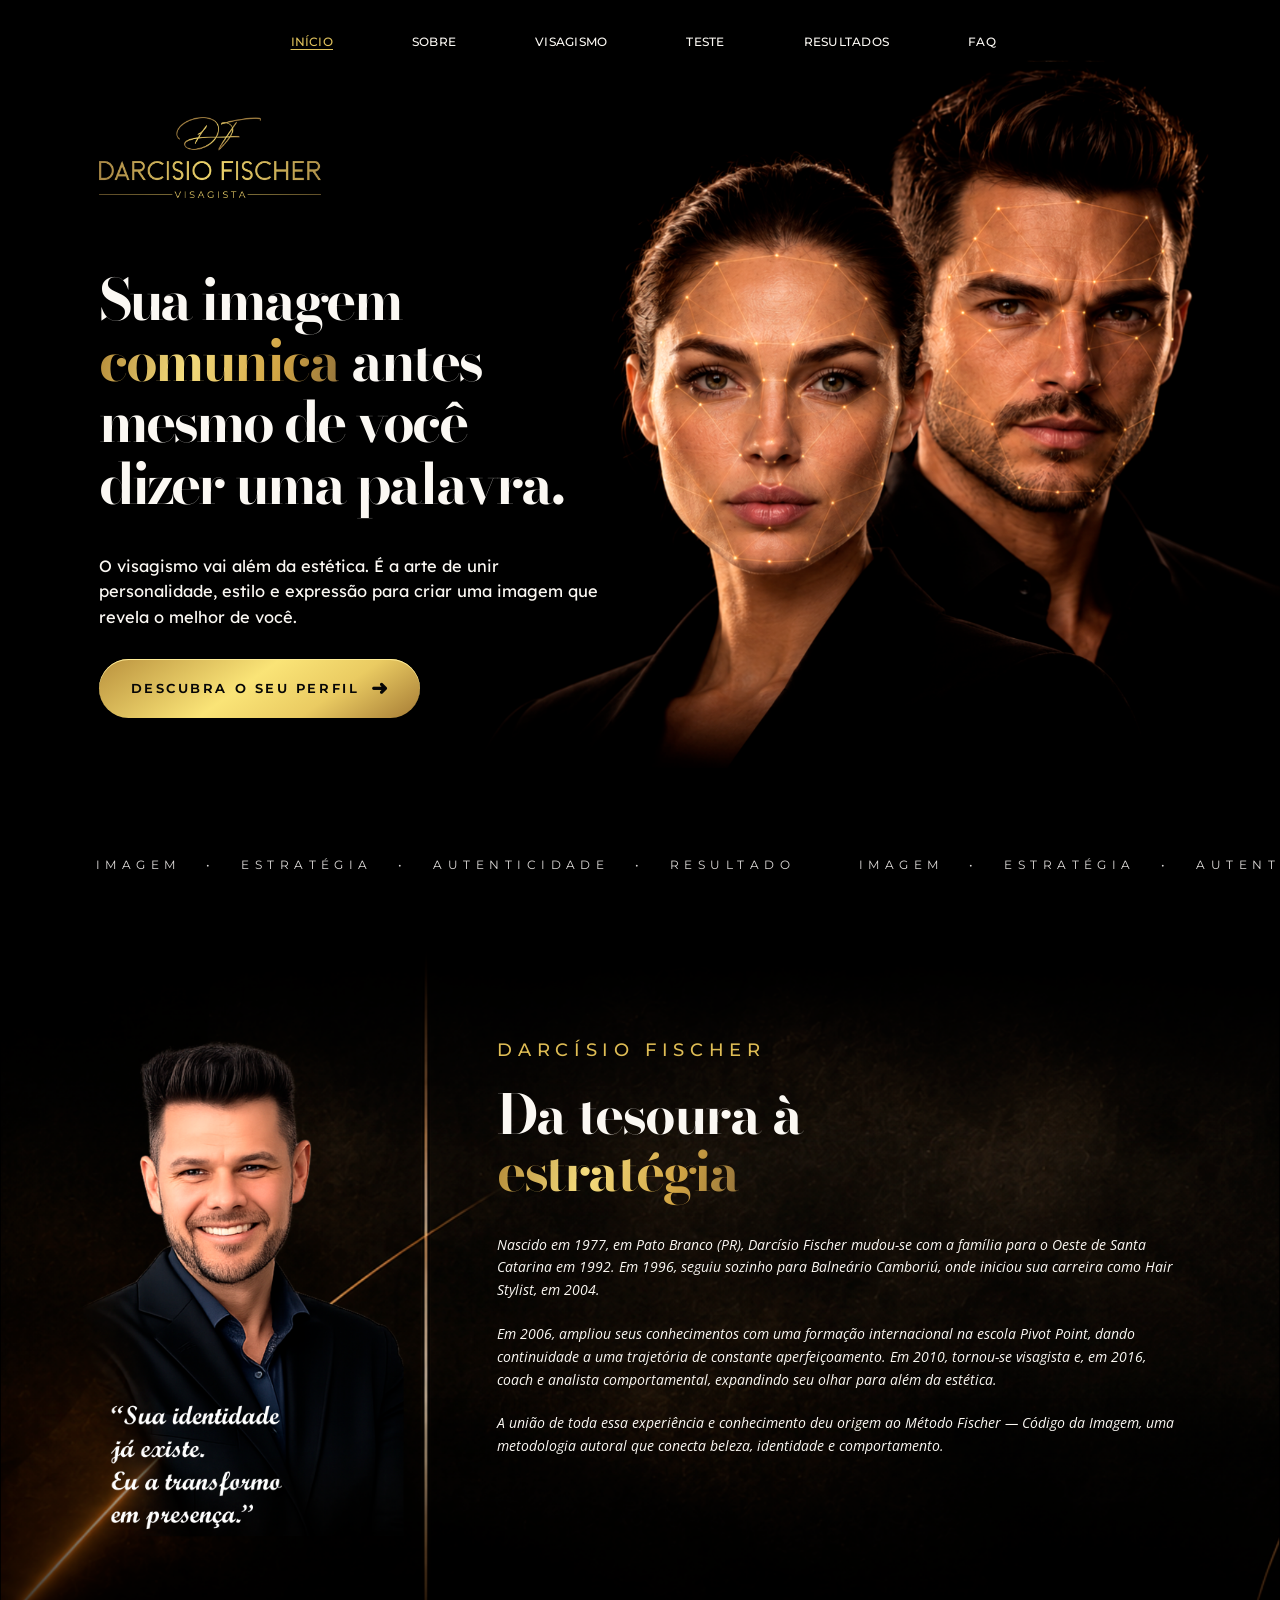
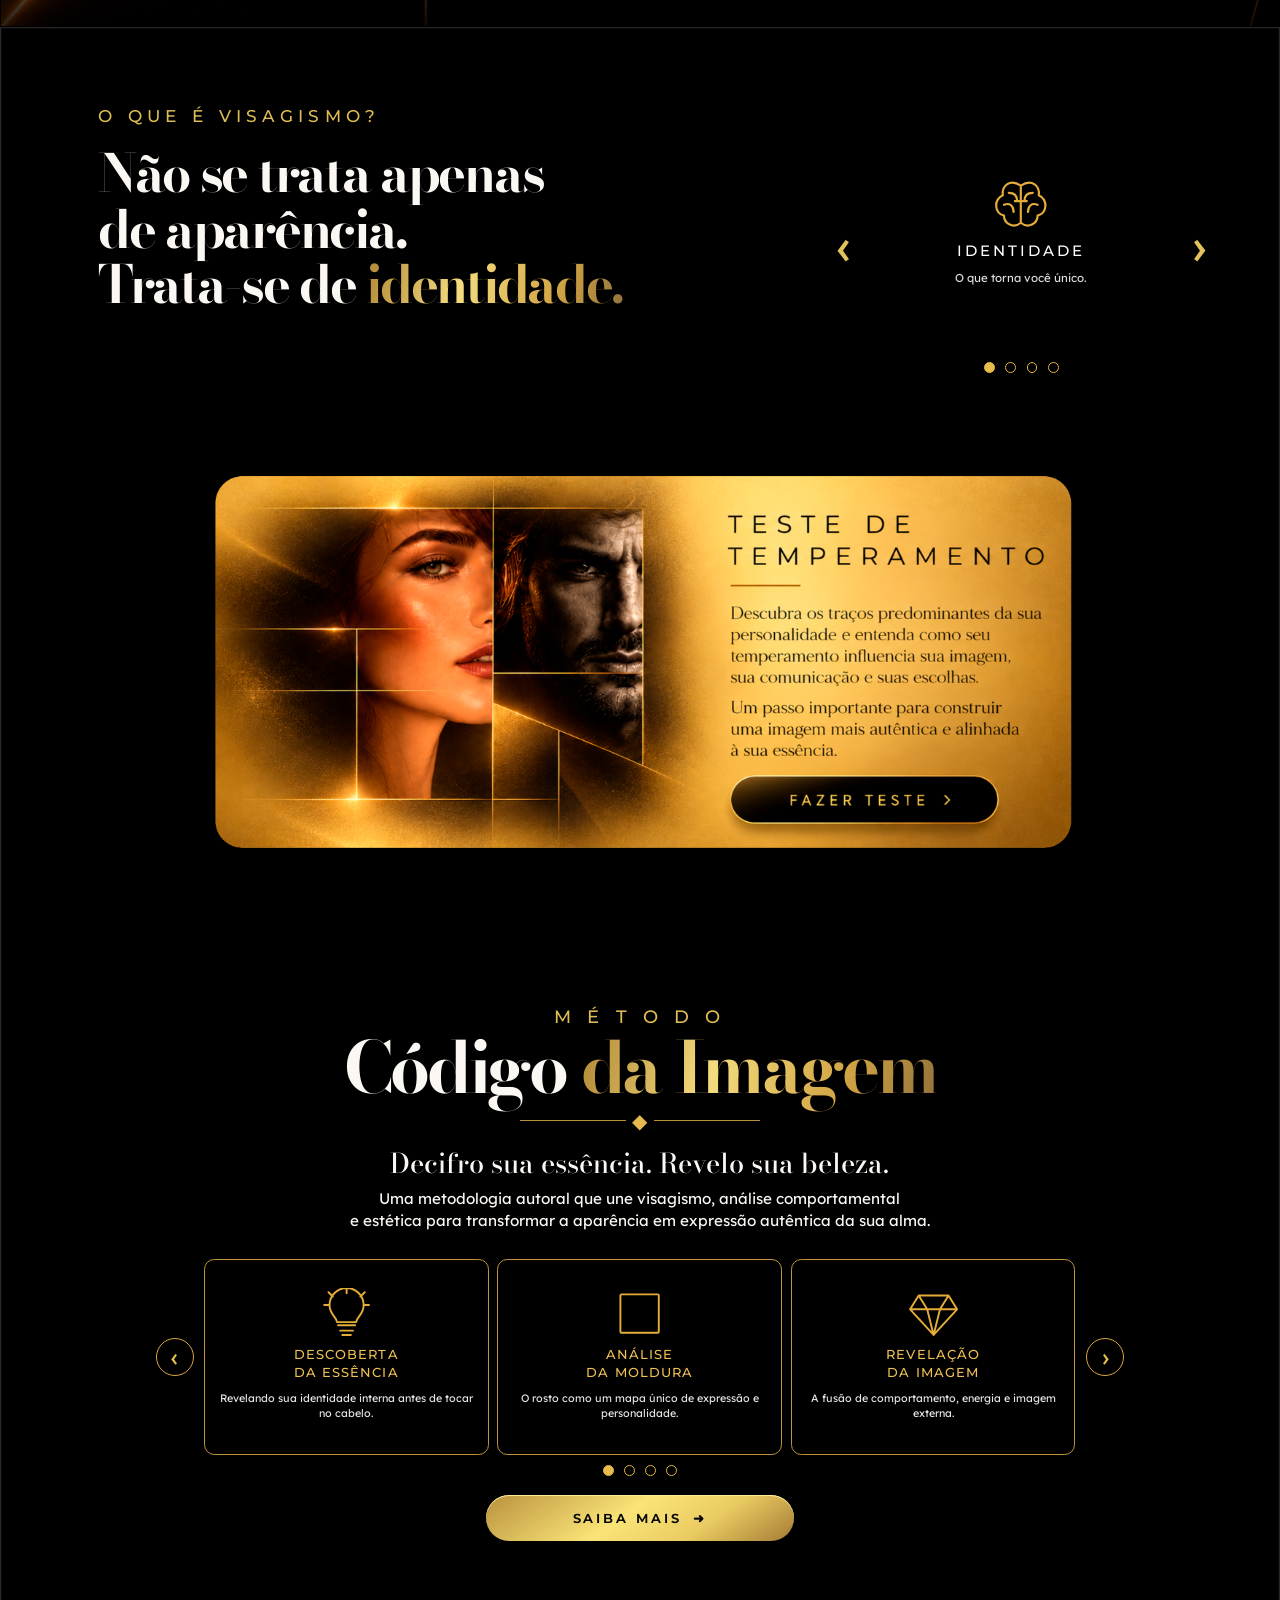
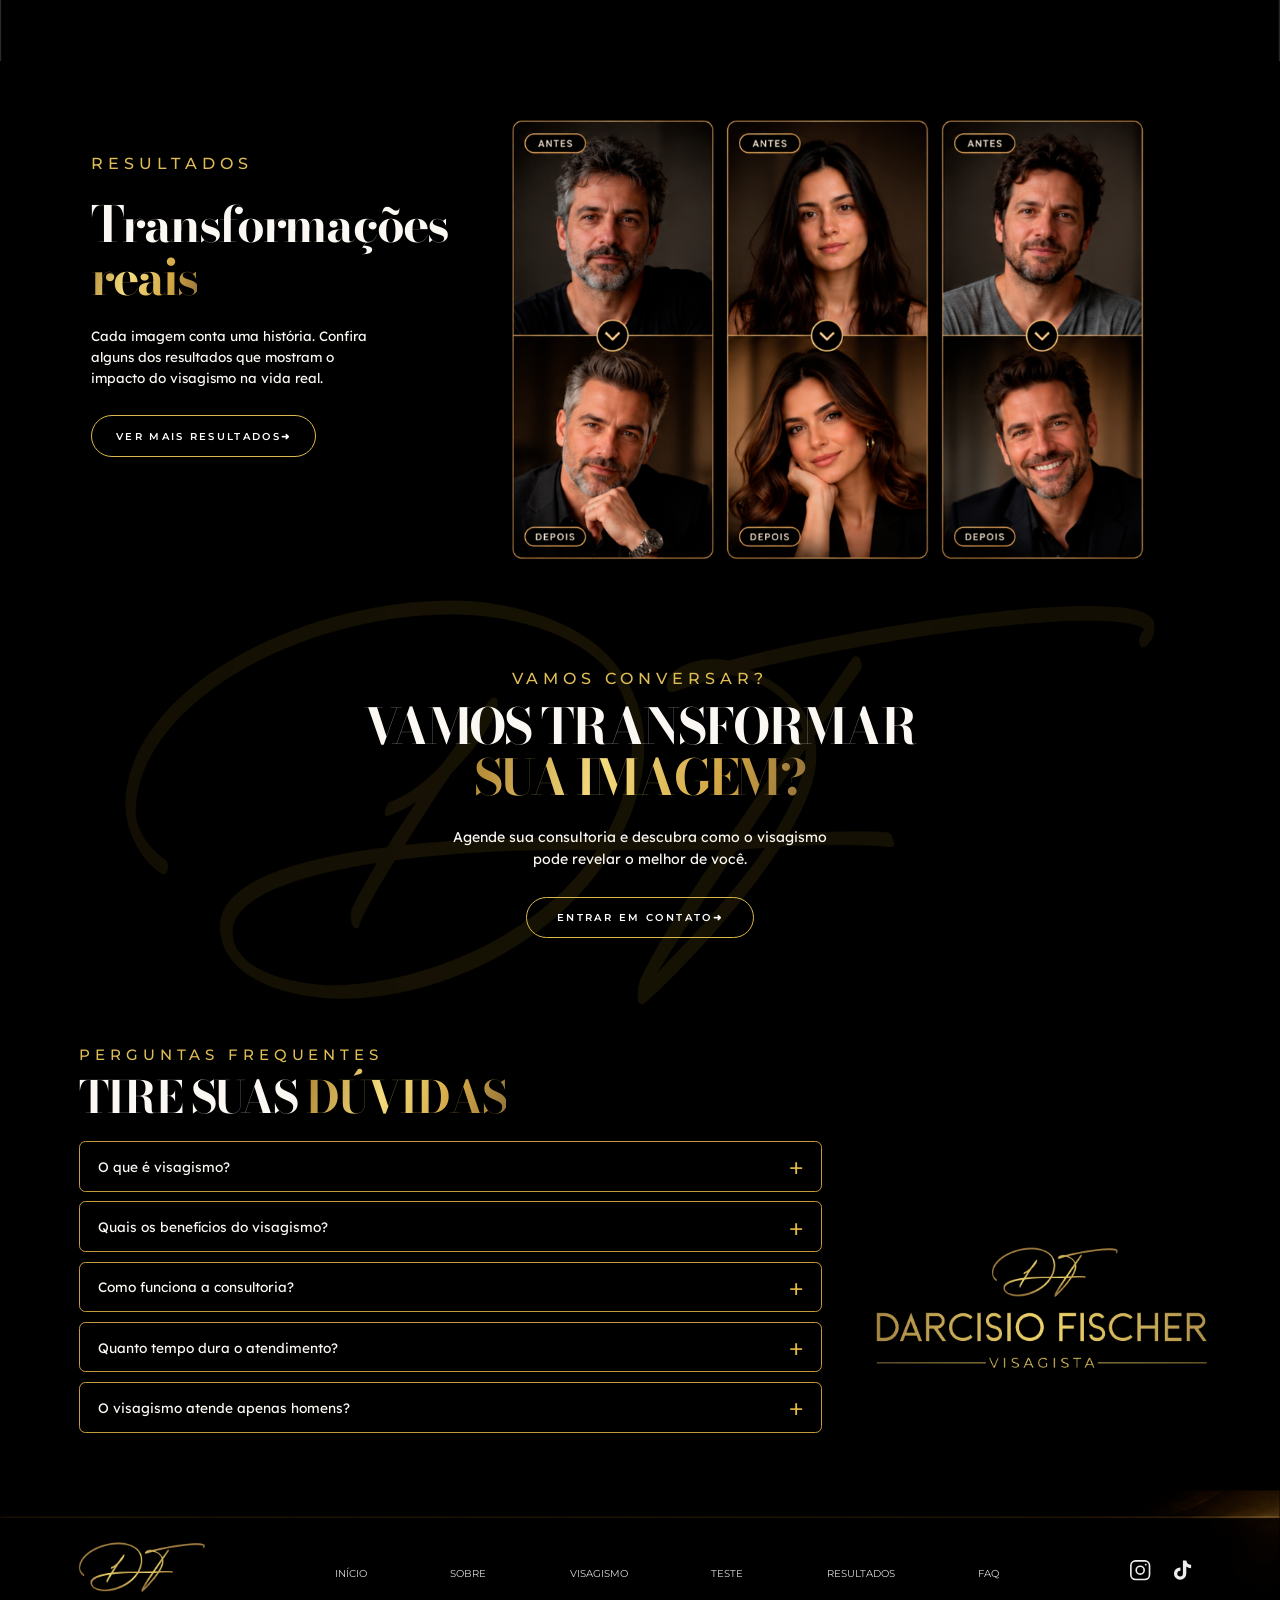
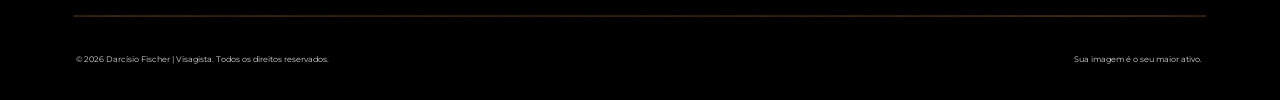
==== index.html @ 2b613909 "Add files via upload" ====
<!doctype html>
<html lang="pt-BR">
<head>
  <meta charset="utf-8">
  <meta name="viewport" content="width=device-width,initial-scale=1">
  <meta name="theme-color" content="#000000">
  <meta name="description" content="Darcísio Fischer, visagista. Conheça o Método Código da Imagem, descubra seu perfil e agende sua consultoria de imagem.">
  <title>Darcísio Fischer | Visagista — Código da Imagem</title>
  <link rel="preconnect" href="https://fonts.googleapis.com">
  <link rel="preconnect" href="https://fonts.gstatic.com" crossorigin>
  <link href="https://fonts.googleapis.com/css2?family=Bodoni+Moda:opsz,wght@6..96,500;6..96,600;6..96,700&family=Lexend:wght@300;400;500;600&family=Montserrat:wght@400;500;600;700&family=Open+Sans:ital,wght@1,400;1,500&display=swap" rel="stylesheet">
  <style>
:root{--gold:#d3af4b;--cream:#fbf8f3;--bg:#000;--gold-fill:linear-gradient(105deg,#af8432 0%,#f4dc7e 38%,#d2a544 73%,#90703a 100%)}
*{box-sizing:border-box}html{scroll-behavior:smooth}body{margin:0;background:#000;color:var(--cream);font-family:'Lexend',sans-serif;overflow-x:hidden}button,input{font:inherit}button,a{touch-action:manipulation}button{cursor:pointer}a{color:inherit;text-decoration:none}button:focus-visible,a:focus-visible,summary:focus-visible,input:focus-visible{outline:3px solid #ffdf7c;outline-offset:4px}h1,h2,p{margin:0}h1,h2{font-family:'CalvinoGrandeVarTrial','Bodoni Moda',Georgia,serif;font-weight:700;letter-spacing:-.044em} .gold-gradient{background:var(--gold-fill);background-clip:text;-webkit-background-clip:text;color:transparent}.eyebrow{font-family:Montserrat,sans-serif;font-weight:500;letter-spacing:.32em;color:#dfbd55}.cta-gold{display:inline-flex;align-items:center;justify-content:center;gap:.9em;border:0;border-radius:999px;background:linear-gradient(145deg,#bb933f 1%,#fae477 45%,#eacb62 70%,#a57b35 100%);box-shadow:inset 0 1px 0 #ffed98;color:#060606;font-family:Montserrat,sans-serif;font-weight:650;letter-spacing:.22em;white-space:nowrap;transition:filter .2s,transform .2s}.cta-gold:hover{filter:brightness(1.1);transform:translateY(-1px)}.outline-button{background:transparent;display:inline-flex;align-items:center;justify-content:center;border:1.5px solid #d9b94d;border-radius:999px;color:white;font-family:Montserrat,sans-serif;font-weight:600;letter-spacing:.23em;transition:background .2s}.outline-button:hover{background:#cfa84622}
.desktop-page{max-width:1609px;margin:0 auto}.stage{position:relative;width:100%;container-type:inline-size;background:#000}.stage-image{display:block;width:100%;height:auto;user-select:none;pointer-events:none}.stage-one{aspect-ratio:1609 / 2048}.stage-two,.stage-three{aspect-ratio:1601 / 2048}.stage-image{position:absolute;inset:0;width:100%;height:100%}.stage-one .stage-image{object-fit:fill}
.stage-nav{position:absolute;top:2.15%;left:22.4%;right:21%;display:flex;align-items:center;justify-content:space-between;gap:1.1cqw;z-index:5}.stage-nav a{font:500 1.22cqw Montserrat,sans-serif;white-space:nowrap}.stage-nav a:hover,.stage-nav .active{color:#dfc15c;text-decoration:underline;text-underline-offset:.24em}
.hero-copy{position:absolute;top:16.5%;left:7.7%;width:50%;z-index:2}.hero-copy h1{font-size:5.16cqw;line-height:1.05;letter-spacing:-.049em;white-space:nowrap}.hero-copy p{font:400 1.68cqw/1.64 Lexend,sans-serif;max-width:49cqw;margin-top:3.9cqw;margin-bottom:2.5cqw}.hero-cta{min-height:5.9cqw;padding:0 3cqw;font-size:1.37cqw}.hero-cta span{font-size:2cqw;letter-spacing:0}.brand-sentence{position:absolute;top:52.85%;left:7.6%;width:85%;text-align:center;white-space:nowrap;font:400 1.06cqw Montserrat,sans-serif;letter-spacing:.58em}.section-anchor{position:absolute;left:0;width:1px;height:1px}.anchor-sobre{top:57.5%}.about-copy{position:absolute;left:38.85%;top:62.7%;width:53.5%;padding:0}.about-copy .eyebrow{font-size:1.8cqw;margin-bottom:2.5cqw}.about-copy h2{font-size:4.9cqw;line-height:1.02;letter-spacing:-.041em}.about-paragraphs{font:italic 1.42cqw/1.64 'Open Sans',sans-serif;margin-top:3cqw}.about-paragraphs p+p{margin-top:2cqw}
.vis-copy{position:absolute;top:3.1%;left:7.65%;width:57%;}.vis-copy .eyebrow{font-size:1.62cqw;margin-bottom:2cqw}.vis-copy h2{font-size:4.7cqw;line-height:1.04;white-space:nowrap}.vis-carousel{position:absolute;top:4%;left:64.2%;width:31.2%;height:14.7%}.test-anchor{position:absolute;left:0;top:26%;height:1px;width:1px}.test-hotspot{position:absolute;z-index:2;top:44.5%;left:55%;width:26.3%;height:3.8%;background:transparent;border:0;border-radius:10cqw;cursor:pointer}.test-hotspot:hover{box-shadow:0 0 0 2px #fff5c7aa}
.method-section{position:absolute;top:56.9%;left:7%;width:86%;height:41%;text-align:center}.method-section .eyebrow{font-size:1.6cqw}.method-section h2{font-size:6.4cqw;line-height:1.16;white-space:nowrap}.method-divider{display:flex;align-items:center;justify-content:center;gap:.5cqw;color:#e6ba4f;font-size:1.6cqw}.method-divider span{height:1px;width:8.3cqw;background:#ba9139}.method-subtitle{font:500 2.5cqw/1.2 'CalvinoGrandeVarTrial','Bodoni Moda',Georgia,serif;margin-top:1.2cqw}.method-summary{font:400 1.5cqw/1.5 Lexend,sans-serif;margin-top:.7cqw}.method-carousel{width:88%;margin:2cqw auto 0}.method-button{font-size:1.3cqw;margin-top:1.2cqw;padding:1.48cqw 4.9cqw;min-width:32%}
.carousel-root{--step:0;--gap:.9cqw;color:white}.carousel-shell{display:flex;align-items:center;gap:1cqw;width:100%;height:100%}.carousel-arrow{flex:0 0 3.5cqw;width:3.5cqw;height:3.5cqw;color:#e8bf4d;background:transparent;border:1.2px solid #d7a744;border-radius:100%;font-size:2cqw;line-height:1;display:grid;place-items:center}.carousel-arrow:hover{background:#c19e3a25}.carousel-viewport{overflow:hidden;flex:1;min-width:0}.carousel-track{display:flex;gap:var(--gap);transition:transform .32s cubic-bezier(.21,.7,.26,1);will-change:transform}.carousel-card{flex:0 0 100%;border:1px solid #bf9438;display:flex;flex-direction:column;align-items:center;justify-content:center;min-width:0;text-align:center;border-radius:.8cqw;padding:1.2cqw .8cqw;min-height:13.7cqw}.carousel-card svg{width:4.2cqw;height:4.2cqw;stroke:#e4ac39;stroke-width:1.8;fill:none;stroke-linecap:round;stroke-linejoin:round}.carousel-card h3{font:500 1.3cqw/1.35 Montserrat,sans-serif;letter-spacing:.08em;color:#efc053;margin:.6cqw 0 .7cqw}.carousel-card p{font:400 1.04cqw/1.42 Lexend,sans-serif;color:#e6e4e1;min-height:3.2em}.vis-carousel .carousel-arrow{border:none;border-radius:0;font-size:3cqw;clip-path:polygon(50% 0,100% 100%,0 100%);display:block;transform:rotate(-90deg)}.vis-carousel .carousel-arrow:first-child{transform:rotate(90deg)}.vis-carousel .carousel-shell{gap:.15cqw}.vis-carousel .carousel-card{border:0;min-height:0;padding:.5cqw .2cqw}.vis-carousel .carousel-card svg{width:4.5cqw;height:4.5cqw}.vis-carousel .carousel-card h3{color:white;letter-spacing:.2em}.vis-carousel .carousel-card p{color:#ddd}.vis-carousel .carousel-arrow{clip-path:none;color:#e2c35a;background:transparent;border:0;border-radius:0;font-size:4cqw}.carousel-dots{display:flex;gap:.8cqw;justify-content:center;margin-top:.6cqw}.carousel-dot{padding:0;border:1.4px solid #e1b743;background:transparent;width:.85cqw;height:.85cqw;border-radius:50%}.carousel-dot.is-active{background:#e9bc4e}.vis-carousel .carousel-dots{margin-top:0}.method-carousel .carousel-shell{gap:.8cqw}.method-carousel .carousel-card{flex-basis:calc((100% - 2 * var(--gap))/3);min-height:15.3cqw;padding:1.5cqw .7cqw}.method-carousel .carousel-card svg{height:4cqw;width:4cqw}.method-carousel .carousel-card h3{font-size:1.15cqw;margin-top:.5cqw}.method-carousel .carousel-card p{font-size:.97cqw}.method-carousel .carousel-arrow{flex-basis:3cqw;width:3cqw;height:3cqw}.method-carousel .carousel-track{--gap:.7cqw}.method-carousel .carousel-dots{margin-top:.8cqw}
.results-copy{position:absolute;left:7.1%;top:5.55%;width:31%}.results-copy .eyebrow{font-size:1.5cqw;margin-bottom:2.3cqw}.results-copy h2{font-size:4.5cqw;line-height:1.07}.results-copy p:not(.eyebrow){font:400 1.36cqw/1.56 Lexend,sans-serif;margin-top:2cqw;margin-bottom:2.6cqw;max-width:25cqw}.results-copy .outline-button{padding:1.25cqw 2.2cqw;font-size:.9cqw}.contact-copy{position:absolute;left:12%;width:76%;top:37.0%;text-align:center}.contact-copy .eyebrow{font-size:1.4cqw}.contact-copy h2{font-size:4.45cqw;line-height:.99;margin:1.2cqw 0 2cqw}.contact-copy p:not(.eyebrow){font:400 1.34cqw/1.5 Lexend,sans-serif;margin-bottom:2.4cqw}.contact-copy .outline-button{padding:1.2cqw 2.7cqw;font-size:.95cqw}
.faq-copy{position:absolute;top:60%;left:6.2%;width:58%}.faq-copy .eyebrow{font-size:1.42cqw}.faq-copy h2{font-size:3.9cqw;line-height:1.1;margin:.75cqw 0 1.7cqw}.faq-items{display:grid;gap:.75cqw}.faq-items details{border:1.25px solid #c59b3c;border-radius:.5cqw;overflow:hidden;background:rgba(0,0,0,.65);font-family:Lexend,sans-serif}.faq-items summary{display:flex;align-items:center;justify-content:space-between;gap:1cqw;list-style:none;cursor:pointer;font-size:1.28cqw;min-height:4.25cqw;padding:.8cqw 1.5cqw}.faq-items summary::-webkit-details-marker{display:none}.faq-items summary::after{content:'+';font-size:2.25cqw;color:#e0b646;font-weight:300}.faq-items details[open] summary::after{content:'−'}.faq-items details p{font:400 1.16cqw/1.52 Lexend,sans-serif;color:#ddd;padding:0 1.5cqw 1.2cqw;font-weight:400 !important}
.stage-footer{position:absolute;top:89.5%;height:8.5%;left:5.9%;width:88%;color:#d9d9d9;font-family:Montserrat,sans-serif}.stage-footer nav{position:absolute;top:14%;left:22%;width:62%;display:flex;justify-content:space-between;align-items:center;gap:.5cqw}.stage-footer nav a{font-size:1.04cqw}.stage-footer nav a:hover{color:#e7c55a}.stage-social{position:absolute;top:7%;right:0%;display:flex;gap:1cqw}.stage-social button{background:transparent;border:none;color:white;font-size:2.5cqw}.stage-footer small{position:absolute;top:65%;left:0;font-size:.78cqw}.stage-footer small:last-child{left:auto;right:0}
.mobile-page{display:none}
/* Accessible popups shared between mobile and desktop */
.lux-dialog{color:#f7f2e9;background:#0d0c0a;border:1px solid #c49d43;border-radius:20px;width:min(92vw,790px);max-height:min(92dvh,850px);padding:0;box-shadow:0 30px 90px #000b}.lux-dialog::backdrop{background:#000d}.dialog-frame{position:relative;padding:34px clamp(18px,4vw,42px)}.dialog-close{position:absolute;right:17px;top:9px;color:white;background:transparent;border:0;font-size:33px;line-height:1;padding:3px}.lux-dialog h2{font-size:clamp(26px,4vw,44px);line-height:1.14;margin:14px 0}.lux-dialog p{line-height:1.6}.lux-dialog .eyebrow{font-size:11px}.lux-dialog input{display:block;width:100%;border:1px solid #6d572e;border-radius:7px;background:#1b1a19;color:#fff;padding:13px 14px;margin:6px 0 13px}.lux-dialog label{font-size:13px}.lux-dialog .cta-gold{padding:14px 22px;font-size:12px;max-width:100%;margin-top:10px;white-space:normal;text-align:center}.quiz-muted{color:#bcb6aa;font-size:13px}.quiz-note{color:#e6ce90;font-size:12px;margin-top:9px}.quiz-actions{display:flex;justify-content:space-between;gap:12px;align-items:center;flex-wrap:wrap;margin-top:18px}.quiz-actions button{border:1px solid #c39c49;background:#16120d;color:#efdbab;border-radius:30px;padding:12px 18px;font-size:13px}.quiz-actions button.cta-gold{color:#090909;background:linear-gradient(110deg,#bd9540,#f6db74,#b78b3c)}.quiz-choice{display:block;width:100%;color:#eee;background:#171513;border:1px solid #5c4a2b;border-radius:11px;text-align:left;margin:9px 0;padding:13px 15px;font:400 14px Lexend,sans-serif}.quiz-choice[aria-pressed=true]{border:2px solid #efc65d;background:#302615}.quiz-progress{height:7px;border-radius:20px;background:#2c281c;overflow:hidden;margin:15px 0 21px}.quiz-progress i{display:block;height:100%;background:linear-gradient(90deg,#a47b2f,#f0d577);transition:width .25s}.quiz-result-grid{display:grid;grid-template-columns:1fr 1fr;gap:9px;margin:18px 0}.quiz-result-grid>div{border:1px solid #715a31;border-radius:8px;padding:11px}.quiz-result-grid strong{display:block;color:#e7c45c;margin-bottom:6px}.result-detail{margin-top:17px}.result-detail h3{font:600 22px 'Bodoni Moda',serif;color:#f7d57e;margin:12px 0 7px}.result-detail p{font-size:14px;margin-bottom:8px}.quiz-result-cta{border-top:1px solid #70582d;padding-top:14px;margin-top:18px}.quiz-result-cta h3{font:600 28px 'Bodoni Moda',serif;margin-bottom:12px}.notice-row{display:flex;align-items:flex-start;gap:8px;margin-top:5px;font-size:12px}.notice-row input{width:auto!important;margin:2px 0}.mobile-page{display:none}
@media(max-width:760px){.desktop-page{display:none}.mobile-page{display:block}.mobile-header{position:sticky;top:0;z-index:30;display:flex;align-items:center;justify-content:space-between;padding:14px 19px;background:#050505;border-bottom:1px solid #59461b}.mobile-brand{display:flex;align-items:center;gap:8px;color:#e3bf56;font:italic 35px Georgia,serif}.mobile-brand span{font:500 14px Montserrat,sans-serif}.mobile-brand small{display:block;font-size:8px;letter-spacing:.32em}.menu-toggle{border:1px solid #a8873d;border-radius:8px;padding:5px 12px;font-size:24px;color:#e4c564;background:transparent}.mobile-nav{position:absolute;top:100%;left:0;right:0;background:#14110a;padding:16px 24px;grid-template-columns:repeat(2,1fr);gap:10px}.mobile-nav:not([hidden]){display:grid}.mobile-nav a{border:1px solid #695024;padding:12px 6px;text-align:center;font:500 12px Montserrat,sans-serif}.m-pad{padding:38px 24px}.mobile-page h1{font-size:clamp(37px,10vw,54px);line-height:1.08}.mobile-page h2{font-size:clamp(33px,9vw,47px);line-height:1.08}.mobile-page p{font-size:14px;line-height:1.7}.mobile-page .eyebrow{font:500 11px Montserrat,sans-serif;letter-spacing:.25em;margin-bottom:15px}.mobile-page .cta-gold{padding:17px 20px;font-size:10px;width:100%;margin-top:24px;white-space:normal}.m-people{height:335px;background-image:url('imagens/secao-1-e-2.png');background-position:right -14px top -12px;background-repeat:no-repeat;background-size:735px auto;mask-image:linear-gradient(#000 82%,transparent)}.m-hero{background:#000}.m-hero .m-pad{padding-top:0}.m-hero h1{margin-top:-8px}.m-hero p{margin-top:24px}.m-hero .m-slogan{font:500 10px Montserrat,sans-serif;text-align:center;letter-spacing:.25em;margin:42px 0 10px;line-height:1.8}.m-about{background:#090705}.m-portrait{height:360px;background-image:url('imagens/secao-1-e-2.png');background-size:800px auto;background-repeat:no-repeat;background-position:left -555px;mask-image:linear-gradient(#000 72%,transparent)}.m-about .m-pad{padding-top:0}.m-about .m-bio{font:italic 14px/1.7 'Open Sans',sans-serif}.m-about .m-bio p{margin-top:16px;font:italic 14px/1.7 'Open Sans',sans-serif}.m-vis .carousel-root{margin-top:25px}.m-test{padding-top:10px;padding-bottom:15px}.m-test-img{position:relative;width:100%;overflow:hidden;border-radius:18px}.m-test-img img{width:100%;height:auto;display:block}.mobile-test-hotspot{position:absolute;left:53%;top:44.4%;width:30%;height:4%;border:0;background:transparent;border-radius:30px}.m-method{text-align:center}.m-method .method-subtitle{font-size:22px;margin:16px 0}.m-method .carousel-root{margin:27px 0 10px}.m-results-photo{width:100%;height:280px;background-image:url('imagens/secao-4-e-5.png');background-repeat:no-repeat;background-size:720px auto;background-position:-235px -15px;border-radius:7px}.m-results .outline-button,.m-contact .outline-button{margin-top:20px;padding:15px 20px;font-size:11px}.m-results>p:not(.eyebrow){margin:13px 0 20px}.m-contact{text-align:center;background:#070603}.m-contact h2{font-size:36px}.m-contact p:not(.eyebrow){margin:16px 0}.m-faq h2{margin-bottom:20px}.m-faq .faq-items{gap:8px}.m-faq .faq-items details{border-radius:7px}.m-faq .faq-items summary{font:400 14px Lexend,sans-serif;padding:12px 14px;min-height:50px}.m-faq .faq-items summary::after{font-size:22px}.m-faq .faq-items details p{font-size:13px;padding:0 13px 14px;font-weight:400 !important}.m-footer{text-align:center;padding:35px 20px;border-top:1px solid #685023}.m-footer strong{font-size:20px}.m-footer p{font-size:12px;margin:16px 0}.m-footer a{font:600 10px Montserrat,sans-serif;letter-spacing:.15em;color:#e9bf59}.mobile-page .carousel-root{--gap:10px}.mobile-page .carousel-shell{gap:7px}.mobile-page .carousel-arrow{flex:0 0 31px;width:31px;height:31px;font-size:22px;border:1px solid #d5a644;border-radius:50%;clip-path:none;transform:none}.mobile-page .carousel-card{min-height:190px;border-radius:10px;padding:14px}.mobile-page .carousel-card svg{width:47px;height:47px}.mobile-page .carousel-card h3{font-size:14px;margin:11px 0}.mobile-page .carousel-card p{font-size:12px}.mobile-page .carousel-dots{margin-top:10px;gap:10px}.mobile-page .carousel-dot{width:9px;height:9px}.mobile-page .method-carousel .carousel-card{flex-basis:100%}.mobile-page .vis-carousel .carousel-card{flex-basis:100%}.lux-dialog{max-height:90dvh}.dialog-frame{padding:29px 18px}.quiz-result-grid{grid-template-columns:1fr 1fr}}
@media(prefers-reduced-motion:reduce){html{scroll-behavior:auto}.carousel-track,.cta-gold{transition:none}}
/* Ajustes finais de orientação das setas e cartão do teste no celular */
.stage-two .vis-carousel .carousel-arrow,.stage-two .vis-carousel .carousel-arrow:first-child{transform:none;clip-path:none}
@media(max-width:760px){
 .m-test-panel{overflow:hidden;border-radius:19px;background:linear-gradient(130deg,#835411,#ffde7c 45%,#bb7920 100%);color:#161005;box-shadow:inset 0 0 20px #6b3c2140}
 .m-test-photo{height:225px;background-image:url('imagens/secao-3-e-4.png');background-repeat:no-repeat;background-size:780px auto;background-position:-42px -213px;mask-image:linear-gradient(#000 72%,transparent 100%)}
 .m-test-content{padding:0 23px 24px}
 .m-test-content h2{font:500 18px/1.4 Montserrat,sans-serif;letter-spacing:.22em;margin:0 0 15px}
 .m-test-content h2::after{content:'';display:block;width:60px;height:1px;background:#7c4718;margin-top:12px}
 .m-test-content p{font:400 14px/1.48 'Bodoni Moda',Georgia,serif;margin-bottom:10px}
 .m-test-button{margin-top:8px;width:100%;padding:13px 17px;border-radius:30px;border:1px solid #fbd06a;box-shadow:0 2px 5px #0006;color:#e6b948;background:linear-gradient(#312109,#000 60%);font:600 12px Montserrat,sans-serif;letter-spacing:.25em}
}
/* Sobreposição cobre todo o botão dourado originalmente desenhado na segunda imagem. */
.stage-two .test-hotspot{top:42.85%;height:4.35%}


/* AJUSTES 23/10 - somente tipografia, logotipo, faixa dinâmica e áreas interativas.
   Os 3 arquivos PNG da pasta imagens permanecem inalterados. */
.hero-brand{position:absolute;top:7.2%;left:7.7%;width:17.4%;height:auto;display:block;z-index:5}
.hero-brand img{display:block;width:100%;height:auto;object-fit:contain}
.stage-nav{left:22.7%;right:22.2%;top:2.12%;gap:.75cqw}
.stage-nav a{font-size:.92cqw;font-weight:500;letter-spacing:.02em}
.hero-copy h1{font-size:4.43cqw;line-height:1.08}
.hero-copy p{font-size:1.28cqw;line-height:1.55;max-width:40cqw;margin-top:3.15cqw;margin-bottom:2.25cqw}
.hero-cta{min-height:4.6cqw;padding:0 2.5cqw;font-size:1.05cqw;letter-spacing:.19em}
.hero-cta span{font-size:1.55cqw}
.brand-marquee{position:absolute;top:52.25%;left:7.5%;width:86%;height:3.65%;z-index:4;background:#000;overflow:hidden;display:flex;align-items:center;mask-image:linear-gradient(90deg,transparent,#000 5%,#000 95%,transparent)}
.brand-marquee-track{display:flex;align-items:center;gap:5cqw;width:max-content;animation:brand-roll 28s linear infinite;white-space:nowrap}
.brand-marquee-track span{font:400 .91cqw Montserrat,sans-serif;letter-spacing:.47em;color:#dfdcda;white-space:nowrap}
@keyframes brand-roll{from{transform:translateX(0)}to{transform:translateX(-50%)}}
.about-copy .eyebrow{font-size:1.38cqw;margin-bottom:2cqw}
.about-copy h2{font-size:4.27cqw;line-height:1.045}
.about-paragraphs{font-size:1.12cqw;line-height:1.6;margin-top:2.6cqw}
.about-paragraphs p+p{margin-top:1.6cqw}
.vis-copy .eyebrow{font-size:1.3cqw;margin-bottom:1.55cqw}
.vis-copy h2{font-size:4.08cqw;line-height:1.06}
.vis-carousel .carousel-card h3{font-size:1.15cqw}
.vis-carousel .carousel-card p{font-size:.90cqw}
/* Alinhar a área invisível apenas ao botão escuro impresso na imagem.
   Sem borda branca em hover, para a imagem permanecer intacta. */
.stage-two .test-hotspot{left:57.3%;top:45.9%;width:20.8%;height:2.95%;border:0;box-shadow:none!important;background:transparent}
.stage-two .test-hotspot:hover{box-shadow:none!important}
.stage-two .test-hotspot:focus-visible{outline:2px solid #fff3b0;outline-offset:2px}
.method-section .eyebrow{font-size:1.38cqw}
.method-section h2{font-size:5.56cqw;line-height:1.14}
.method-subtitle{font-size:2.12cqw;margin-top:1.05cqw}
.method-summary{font-size:1.19cqw;line-height:1.5;margin-top:.65cqw}
.method-carousel .carousel-card h3{font-size:1.04cqw}
.method-carousel .carousel-card p{font-size:.84cqw}
.method-button{font-size:1.03cqw;min-width:28%;padding:1.18cqw 3.85cqw;margin-top:1.5cqw}
.results-copy .eyebrow{font-size:1.25cqw;margin-bottom:1.95cqw}
.results-copy h2{font-size:3.86cqw;line-height:1.075}
.results-copy p:not(.eyebrow){font-size:1.06cqw;line-height:1.54;margin-top:1.7cqw;margin-bottom:2.1cqw;max-width:22cqw}
.results-copy .outline-button{font-size:.78cqw;padding:1.06cqw 1.9cqw}
.contact-copy .eyebrow{font-size:1.22cqw}
.contact-copy h2{font-size:3.84cqw;line-height:1.05;margin:1cqw 0 1.8cqw}
.contact-copy p:not(.eyebrow){font-size:1.10cqw;line-height:1.55;margin-bottom:2.1cqw}
.contact-copy .outline-button{font-size:.82cqw;padding:1.02cqw 2.3cqw}
.faq-copy .eyebrow{font-size:1.19cqw}
.faq-copy h2{font-size:3.45cqw;margin:.7cqw 0 1.5cqw}
.faq-items summary{font-size:1.07cqw;min-height:3.8cqw;padding:.72cqw 1.35cqw}
.faq-items details p{font-size:.96cqw;line-height:1.55}
.faq-items summary::after{font-size:1.9cqw}
.stage-footer{top:90.0%;height:8.9%}
.stage-footer nav{top:21%;left:23%;width:59%;gap:.5cqw}
.stage-footer nav a{font-size:.82cqw}
.stage-social{top:14%;right:.5%;gap:1.2cqw;align-items:center}
.stage-social a,.stage-social button{border:0;background:none;color:#eee;display:inline-flex;align-items:center;justify-content:center;width:2.1cqw;height:2.1cqw;padding:0}
.stage-social svg{display:block;width:1.75cqw;height:1.75cqw}
.stage-social a:hover,.stage-social button:hover{color:#efd078}
.stage-footer small{top:81%;font-size:.59cqw;white-space:nowrap}
.stage-footer small:last-child{right:0;left:auto}
.m-footer-social{display:flex;align-items:center;justify-content:center;gap:22px;margin:0 0 18px}
.m-footer-social a,.m-footer-social button{border:none;background:transparent;color:#e7c157;width:28px;height:28px;display:grid;place-items:center}
.m-footer-social svg{width:24px;height:24px}
@media(max-width:760px){
 .mobile-brand{display:block;width:156px}
 .mobile-brand img{display:block;width:100%;height:auto}
 .mobile-page h1{font-size:clamp(34px,9vw,48px)}
 .mobile-page h2{font-size:clamp(30px,8vw,42px)}
 .mobile-page p{font-size:13px;line-height:1.63}
 .mobile-page .eyebrow{font-size:10px}
 .m-about .m-bio,.m-about .m-bio p{font-size:13px;line-height:1.65}
 .m-contact h2{font-size:32px}
 .mobile-page .cta-gold{font-size:10px;padding:14px 17px}
 .m-results .outline-button,.m-contact .outline-button{font-size:10px}
 .m-hero .m-slogan{font-size:9px;letter-spacing:.18em}
 .m-method .method-subtitle{font-size:21px}
 .mobile-page .carousel-card p{font-size:11px}
 .mobile-page .carousel-card h3{font-size:13px}
}
@media(prefers-reduced-motion:reduce){.brand-marquee-track{animation:none}}

  
/* AJUSTES FINOS — 23/10/2026
   Somente DESKTOP. Não troca fundos nem altera funcionalidade de cliques. */
@media (min-width:761px) {
  /* A base da imagem contém uma frase fixa; cobrimos completamente essa
     área de preto para deixar visível somente o letreiro animado. */
  .desktop-page .stage-one .brand-marquee {
    top:50.65%;
    height:4.9%;
    left:0;
    width:100%;
    padding-inline:7.5%;
    background:#000;
    -webkit-mask-image:none;
    mask-image:none;
  }
  /* Colocar a história ligeiramente mais abaixo, sem aumentar as fontes. */
  .desktop-page .stage-one .about-copy {
    top:63.8%;
  }
  /* Reposicionar título e carrossel juntos no espaço superior do 2º fundo. */
  .desktop-page .stage-two .vis-copy {
    top:4.85%;
  }
  .desktop-page .stage-two .vis-carousel {
    top:5.75%;
  }
  /* Suavizar linhas de junção por arredondamento de pixels/bordas da arte. */
  .desktop-page .stage + .stage {
    margin-top:-2px;
  }
  .desktop-page .stage:not(:last-child)::after {
    content:"";
    position:absolute;
    bottom:-1px;
    left:0;
    right:0;
    height:4px;
    background:#000;
    pointer-events:none;
    z-index:8;
  }
}

  
/* =========================================================
   AJUSTE EXCLUSIVO PARA CELULAR — 24/10/2026
   As seções do desktop e as três artes de fundo são preservadas.
   ========================================================= */
@media (max-width: 760px) {
  .mobile-page { width:100%; max-width:100vw; overflow-x: clip; }
  .mobile-page > section { scroll-margin-top: 105px; }

  /* Sobre: retrato + frase da arte, centralizados e acima da posição anterior. */
  .m-about { background:#000; }
  .m-about .m-portrait {
    height:385px;
    width:100%;
    background-size:800px auto;
    background-position:40px -590px;
    background-repeat:no-repeat;
    -webkit-mask-image:linear-gradient(to bottom,#000 0%,#000 94%,transparent 100%);
    mask-image:linear-gradient(to bottom,#000 0%,#000 94%,transparent 100%);
  }
  .m-about .m-pad { padding-top:2px; }

  /* Cartão do teste: a fotografia e o ouro compõem UMA peça responsiva. */
  .m-test { padding-inline:22px; padding-top:22px; }
  .m-test-panel {
    width:100%;max-width:415px;margin-inline:auto;
    overflow:hidden;border-radius:21px;
    background:linear-gradient(128deg,#9c6723 0%,#e5ad42 47%,#f6cf6a 75%,#bb7c26 100%);
    box-shadow:0 8px 32px rgba(0,0,0,.17);
  }
  .m-test-photo {
    width:100%;
    height:clamp(195px,54vw,240px);
    background-size:780px auto;
    background-position:-40px -229px;
    background-repeat:no-repeat;
    -webkit-mask-image:linear-gradient(to bottom,black 0%,black 78%,transparent 100%);
    mask-image:linear-gradient(to bottom,black 0%,black 78%,transparent 100%);
  }
  .m-test-content { width:100%; min-width:0; padding:7px 20px 25px; }
  .m-test-content h2 {
    display:block;width:100%;max-width:100%;margin:0 0 14px;
    font:500 clamp(16px,4.3vw,19px)/1.4 Montserrat,sans-serif;
    letter-spacing:.13em;
    overflow-wrap:normal;white-space:normal;
  }
  .m-test-content h2::after { margin-top:12px;width:55px; }
  .m-test-content p {
    max-width:100%; font:400 clamp(13px,3.6vw,15px)/1.5 'Bodoni Moda',Georgia,serif;
    margin-bottom:12px;overflow-wrap:break-word;
  }
  .m-test-button {
    display:flex;align-items:center;justify-content:center;
    max-width:100%;min-height:46px;margin:13px auto 0;
    padding:12px 10px;font-size:11px;letter-spacing:.18em;white-space:nowrap;
  }

  /* Resultados: mostrar os três antes/depois inteiros e botão centralizado. */
  .m-results-photo {
    display:block;
    width:min(100%,360px);
    height:clamp(238px,67vw,275px);
    margin:24px auto 0;
    background-size:200% auto;
    background-position:80% -31px;
    background-repeat:no-repeat;
    background-color:#000;
    border-radius:2px;
  }
  .m-results .outline-button {
    display:flex;align-items:center;justify-content:center;
    width:max-content;max-width:100%;min-height:48px;
    margin:23px auto 0;padding:13px 20px;
    font-size:10px;letter-spacing:.13em;text-align:center;white-space:nowrap;
  }

  /* Rodapé: a própria marca gráfica, exibindo apenas a assinatura inferior.
     A imagem é reutilizada do cabeçalho; o monograma superior fica recortado. */
  .m-footer { padding:35px 19px 42px; }
  .m-footer-brand {
    display:block;
    width:min(74vw,290px);
    height:auto;aspect-ratio:2048 / 345;
    max-height:52px;
    margin:0 auto 21px;
    overflow:hidden;
    line-height:0;
  }
  .m-footer-brand img { display:block;width:100%;height:auto;max-width:none;transform:translateY(-53.5%); }
  .m-footer .m-footer-social { margin-bottom:19px; }
  .m-footer p { font-size:11px;line-height:1.55;margin:0 0 22px; }
}
@media (max-width:380px) {
  .m-about .m-portrait { background-position:23px -592px; }
  .m-test { padding-inline:18px; }
  .m-test-content { padding-inline:17px; }
  .m-test-content h2 { font-size:16px;letter-spacing:.11em; }
  .m-results-photo { background-position:80% -27px; }
  .m-results .outline-button { font-size:9px;letter-spacing:.10em; }
}


/* ATUALIZAÇÃO PONTUAL 24/10/2026: somente retrato, faixa e cartaz do teste no celular. */
@media (max-width:760px) {
  /* Foto aprovada recebida do usuário: sem corte e centralizada */
  .m-about .m-portrait {
    width:100%; height:auto; min-height:0;
    background:none; background-image:none;
    display:block; margin:-10px auto 0;
    overflow:hidden;
    -webkit-mask-image:none; mask-image:none;
  }
  .m-about .m-portrait img {
    width:100%; max-width:100%; height:auto;
    display:block; margin:0 auto; object-fit:contain;
    opacity:1; mix-blend-mode:normal; isolation:isolate;
    filter:none; transform:translateZ(0);
  }
  .m-about .m-portrait::before,
  .m-about .m-portrait::after {
    content:none !important;
    display:none !important;
    background:none !important;
  }
  /* Mesma ideia da faixa animada do computador, agora no celular */
  .m-marquee-band {
    overflow:hidden;
    position:relative;
    margin:36px -24px 8px;
    width:calc(100% + 48px);
    padding:11px 0;
    white-space:nowrap;
    -webkit-mask-image:linear-gradient(90deg,transparent,#000 6%,#000 94%,transparent);
    mask-image:linear-gradient(90deg,transparent,#000 6%,#000 94%,transparent);
  }
  .m-marquee-track {
    width:max-content; display:flex; gap:0;
    align-items:center;
    animation:m-marquee-scroll 19s linear infinite;
  }
  .m-marquee-copy {
    display:block; flex:0 0 auto; white-space:nowrap;
    font:400 8px/1.6 Montserrat,sans-serif;
    letter-spacing:.24em;
    color:#dfdcda;
    padding-right:28px;
  }
  /* Arte dourada vertical é uma imagem só; clique sobre o botão impresso */
  .m-test {padding:18px 16px 15px;}
  .m-test-poster-wrap {position:relative;width:100%;max-width:415px;margin:0 auto;}
  .m-test-poster {width:100%;height:auto;display:block;object-fit:contain;}
  .m-test-poster-hotspot {
    position:absolute;left:24%;top:81.3%;width:52%;height:7.2%;
    border:0;border-radius:999px;background:transparent;
    cursor:pointer;-webkit-tap-highlight-color:transparent;
  }
  .m-test-poster-hotspot:focus-visible {
    outline:3px solid #ffec9d;outline-offset:2px;
    box-shadow:0 0 0 6px rgba(255,225,130,.22);
  }
}
@keyframes m-marquee-scroll {from{transform:translateX(0)}to{transform:translateX(-50%)}}
@media (max-width:760px) and (prefers-reduced-motion:reduce) {
  .m-marquee-track {animation:none;}
}

/* ===============================================
   AJUSTES SOLICITADOS — 25/10/2026
   Questões e destaques do teste / método desktop
   (sem modificar outras seções da landing).
   =============================================== */
#test-app .quiz-counter,
#test-app .quiz-counter span {
  font-family: Montserrat, Arial, sans-serif !important;
  font-size: clamp(23px, 2.6vw, 32px) !important;
  line-height: 1.35 !important;
  font-weight: 600 !important;
  letter-spacing: -.025em !important;
  font-variant-numeric: lining-nums tabular-nums;
  color: #f7f2e9;
}
#test-app .quiz-counter {margin: 12px 0 16px !important;}
#test-app .quiz-question {
  font: 500 clamp(18px, 2.0vw, 22px)/1.48 Lexend, Arial, sans-serif !important;
  letter-spacing: -.015em;
  margin: 20px 0 18px !important;
  color: #f8f5ee;
}
#test-app .quiz-result-title {
  font: 650 clamp(24px, 3.3vw, 36px)/1.24 Montserrat, Arial, sans-serif !important;
  letter-spacing: -.025em;
  color: #f0d37a;
  margin: 22px 0 16px !important;
}
#test-app .result-detail h3 {
  font: 600 clamp(17px, 1.7vw, 20px)/1.42 Montserrat, Arial, sans-serif !important;
  color: #f0d37a;
  letter-spacing: -.02em;
  margin: 20px 0 7px;
}
#test-app .quiz-result-grid strong {
  font: 600 14px/1.4 Montserrat, Arial, sans-serif;
  color: #f0d37a;
}
#test-app .quiz-result-cta h3 {
  font: 600 clamp(18px, 2vw, 23px)/1.38 Montserrat, Arial, sans-serif !important;
}
@media (min-width: 761px) {
  .desktop-page .stage-two .method-section {
    top: 59.8%;
    height: 38.5%;
  }
}

</style>

</head>
<body data-versao="landing-mobile-ajuste-final-2026-10-24">
<!-- As 3 imagens permanecem no GitHub, sem alterações e sem cópias no ZIP. -->
<main class="desktop-page" aria-label="Darcísio Fischer - Visagismo">
  <section class="stage stage-one" id="inicio" aria-label="Início e Sobre">
    <img class="stage-image" src="imagens/secao-1-e-2.png" alt="Retratos de duas pessoas com desenho de análise facial e fotografia do visagista Darcísio Fischer" width="1609" height="2048" fetchpriority="high">
    <nav class="stage-nav" aria-label="Navegação principal">
      <a class="active" href="#inicio">INÍCIO</a><a href="#sobre">SOBRE</a><a href="#visagismo">VISAGISMO</a><a href="#teste">TESTE</a><a href="#resultados">RESULTADOS</a><a href="#faq">FAQ</a>
    </nav>
    <a href="#inicio" class="hero-brand" aria-label="Darcísio Fischer — início"><img src="[data-uri]" alt="Darcísio Fischer — Visagista" loading="eager"></a>
    <div class="hero-copy">
      <h1>Sua imagem <br><span class="gold-gradient">comunica</span> antes<br> mesmo de você<br> dizer uma palavra.</h1>
      <p>O visagismo vai além da estética. É a arte de unir personalidade, estilo e expressão para criar uma imagem que revela o melhor de você.</p>
      <a class="cta-gold hero-cta" href="#teste">DESCUBRA O SEU PERFIL <span aria-hidden="true">➜</span></a>
    </div>
    <div class="brand-marquee" aria-label="Imagem, estratégia, autenticidade e resultado">
      <div class="brand-marquee-track" aria-hidden="true"><span>IMAGEM &nbsp; • &nbsp; ESTRATÉGIA &nbsp; • &nbsp; AUTENTICIDADE &nbsp; • &nbsp; RESULTADO</span><span>IMAGEM &nbsp; • &nbsp; ESTRATÉGIA &nbsp; • &nbsp; AUTENTICIDADE &nbsp; • &nbsp; RESULTADO</span><span>IMAGEM &nbsp; • &nbsp; ESTRATÉGIA &nbsp; • &nbsp; AUTENTICIDADE &nbsp; • &nbsp; RESULTADO</span><span>IMAGEM &nbsp; • &nbsp; ESTRATÉGIA &nbsp; • &nbsp; AUTENTICIDADE &nbsp; • &nbsp; RESULTADO</span></div>
    </div>
    <span id="sobre" class="section-anchor anchor-sobre" aria-hidden="true"></span>
    <section class="about-copy" aria-label="Sobre Darcísio Fischer">
      <p class="eyebrow">DARCÍSIO FISCHER</p>
      <h2>Da tesoura à<br><span class="gold-gradient">estratégia</span></h2>
      <div class="about-paragraphs">
        <p>Nascido em 1977, em Pato Branco (PR), Darcísio Fischer mudou-se com a família para o Oeste de Santa Catarina em 1992. Em 1996, seguiu sozinho para Balneário Camboriú, onde iniciou sua carreira como Hair Stylist, em 2004.</p>
        <p>Em 2006, ampliou seus conhecimentos com uma formação internacional na escola Pivot Point, dando continuidade a uma trajetória de constante aperfeiçoamento. Em 2010, tornou-se visagista e, em 2016, coach e analista comportamental, expandindo seu olhar para além da estética.</p>
        <p>A união de toda essa experiência e conhecimento deu origem ao Método Fischer — Código da Imagem, uma metodologia autoral que conecta beleza, identidade e comportamento.</p>
      </div>
    </section>
  </section>
  <section class="stage stage-two" aria-label="Visagismo, teste e método">
    <img class="stage-image" src="imagens/secao-3-e-4.png" alt="Caixa dourada com fotografias de mulher e homem para o Teste de Temperamento" width="1601" height="2048" loading="lazy">
    <div class="vis-copy" id="visagismo">
      <p class="eyebrow">O QUE É VISAGISMO?</p>
      <h2>Não se trata apenas<br>de aparência.<br>Trata-se de <span class="gold-gradient">identidade.</span></h2>
    </div>
    <div class="vis-carousel carousel-root" data-carousel="visagismo" aria-label="Conceitos de visagismo"></div>
    <div id="teste" class="test-anchor" aria-hidden="true"></div>
    <!-- O botão já está desenhado no PNG. Sobre ele, apenas a área de clique transparente. -->
    <button class="test-hotspot" type="button" data-open-test aria-label="Fazer teste de temperamento"></button>
    <section id="metodo" class="method-section" aria-label="Método Código da Imagem">
      <p class="eyebrow spaced">M É T O D O</p>
      <h2>Código <span class="gold-gradient">da Imagem</span></h2>
      <div class="method-divider" aria-hidden="true"><span></span>◆<span></span></div>
      <p class="method-subtitle">Decifro sua essência. Revelo sua beleza.</p>
      <p class="method-summary">Uma metodologia autoral que une visagismo, análise comportamental<br>e estética para transformar a aparência em expressão autêntica da sua alma.</p>
      <div class="method-carousel carousel-root" data-carousel="metodo" aria-label="Etapas e benefícios do Método Código da Imagem"></div>
      <button type="button" class="cta-gold method-button" data-open-method>SAIBA MAIS <span aria-hidden="true">➜</span></button>
    </section>
  </section>
  <section class="stage stage-three" aria-label="Resultados, contato e perguntas frequentes">
    <img class="stage-image" src="imagens/secao-4-e-5.png" alt="Fotografias ilustrativas de antes e depois, assinatura dourada e logotipo Darcísio Fischer" width="1601" height="2048" loading="lazy">
    <section id="resultados" class="results-copy">
      <p class="eyebrow">RESULTADOS</p>
      <h2>Transformações<br><span class="gold-gradient">reais</span></h2>
      <p>Cada imagem conta uma história. Confira alguns dos resultados que mostram o impacto do visagismo na vida real.</p>
      <a class="outline-button" href="https://www.instagram.com/darcisiofischervisagista/" target="_blank" rel="noopener noreferrer">VER MAIS RESULTADOS <span aria-hidden="true">➜</span></a>
    </section>
    <section class="contact-copy" id="contato">
      <p class="eyebrow">VAMOS CONVERSAR?</p>
      <h2>VAMOS TRANSFORMAR<br><span class="gold-gradient">SUA IMAGEM?</span></h2>
      <p>Agende sua consultoria e descubra como o visagismo<br>pode revelar o melhor de você.</p>
      <a class="outline-button" href="https://wa.me/5547988454663?text=Ol%C3%A1%2C%20Darc%C3%ADsio%21%20Gostaria%20de%20saber%20mais%20sobre%20a%20consultoria%20de%20imagem." target="_blank" rel="noopener noreferrer">ENTRAR EM CONTATO <span aria-hidden="true">➜</span></a>
    </section>
    <section class="faq-copy" id="faq">
      <p class="eyebrow">PERGUNTAS FREQUENTES</p>
      <h2>TIRE SUAS <span class="gold-gradient">DÚVIDAS</span></h2>
      <div class="faq-items">
        <details name="faq"><summary>O que é visagismo?</summary><p>É uma abordagem de imagem pessoal que considera traços do rosto, estilo, personalidade e objetivos para propor escolhas que respeitem a identidade de cada pessoa.</p></details>
        <details name="faq"><summary>Quais os benefícios do visagismo?</summary><p>Ajuda a construir uma imagem mais coerente com quem você é, valorizar características e comunicar com mais autenticidade e intenção.</p></details>
        <details name="faq"><summary>Como funciona a consultoria?</summary><p>Começamos por uma conversa sobre sua rotina, características e objetivos. A partir da avaliação individual, definimos possibilidades de estilo e imagem.</p></details>
        <details name="faq"><summary>Quanto tempo dura o atendimento?</summary><p>A duração varia conforme os objetivos e as etapas da consultoria. Entre em contato para receber os detalhes antes de agendar.</p></details>
        <details name="faq"><summary>O visagismo atende apenas homens?</summary><p>Não. O atendimento é personalizado para mulheres e homens, respeitando as características e necessidades individuais.</p></details>
      </div>
    </section>
    <footer class="stage-footer">
      <nav aria-label="Links do rodapé">
        <a href="#inicio">INÍCIO</a><a href="#sobre">SOBRE</a><a href="#visagismo">VISAGISMO</a><a href="#teste">TESTE</a><a href="#resultados">RESULTADOS</a><a href="#faq">FAQ</a>
      </nav>
      <div class="stage-social"><a href="https://www.instagram.com/darcisiofischervisagista/" target="_blank" rel="noopener noreferrer" aria-label="Instagram de Darcísio Fischer"><svg viewBox="0 0 24 24" width="25" height="25" fill="none" stroke="currentColor" stroke-width="1.75" stroke-linecap="round" stroke-linejoin="round" aria-hidden="true"><rect x="2" y="2" width="20" height="20" rx="5"/><circle cx="12" cy="12" r="4.25"/><circle cx="18" cy="6" r="1" fill="currentColor" stroke="none"/></svg></a><button type="button" data-tiktok aria-label="TikTok — endereço ainda não informado" title="Link do TikTok pendente"><svg viewBox="0 0 24 24" width="24" height="24" fill="currentColor" aria-hidden="true"><path d="M15.34 1.5H11.7v14.17a3.05 3.05 0 1 1-2.64-3.03V9.01a6.63 6.63 0 1 0 6.28 6.66V8.17a9.04 9.04 0 0 0 5.13 1.64V6.14a5.5 5.5 0 0 1-5.13-4.64Z"/></svg></button></div>
      <small>© 2026 Darcísio Fischer | Visagista. Todos os direitos reservados.</small><small>Sua imagem é o seu maior ativo.</small>
    </footer>
  </section>
</main>
<!-- Conteúdo móvel reconstruído com os mesmos arquivos de fundo, sem alterar suas imagens. -->
<div class="mobile-page">
  <header class="mobile-header">
    <a class="mobile-brand" href="#m-inicio" aria-label="Darcísio Fischer — início"><img src="[data-uri]" alt="Darcísio Fischer — Visagista" loading="eager"></a>
    <button class="menu-toggle" type="button" aria-label="Abrir menu" aria-controls="mobile-nav" aria-expanded="false">☰</button>
    <nav id="mobile-nav" class="mobile-nav" hidden><a href="#m-inicio">Início</a><a href="#m-sobre">Sobre</a><a href="#m-visagismo">Visagismo</a><a href="#m-teste">Teste</a><a href="#m-metodo">Método</a><a href="#m-resultados">Resultados</a><a href="#m-faq">FAQ</a></nav>
  </header>
  <section class="m-hero" id="m-inicio"><div class="m-people" role="img" aria-label="Mulher e homem com marcações faciais"></div><div class="m-pad"><h1>Sua imagem <span class="gold-gradient">comunica</span> antes mesmo de você dizer uma palavra.</h1><p>O visagismo vai além da estética. É a arte de unir personalidade, estilo e expressão para criar uma imagem que revela o melhor de você.</p><a class="cta-gold" href="#m-teste">DESCUBRA O SEU PERFIL ➜</a><div class="m-marquee-band" aria-label="Imagem, estratégia, autenticidade e resultado"><div class="m-marquee-track" aria-hidden="true"><span class="m-marquee-copy">IMAGEM &nbsp; • &nbsp; ESTRATÉGIA &nbsp; • &nbsp; AUTENTICIDADE &nbsp; • &nbsp; RESULTADO &nbsp; • &nbsp; </span><span class="m-marquee-copy">IMAGEM &nbsp; • &nbsp; ESTRATÉGIA &nbsp; • &nbsp; AUTENTICIDADE &nbsp; • &nbsp; RESULTADO &nbsp; • &nbsp; </span></div></div></div></section>
  <section class="m-about" id="m-sobre"><div class="m-portrait"><img src="[data-uri]" alt="Darcísio Fischer — Sua identidade já existe. Eu a transformo em presença." loading="lazy" decoding="async"></div><div class="m-pad"><p class="eyebrow">DARCÍSIO FISCHER</p><h2>Da tesoura à <span class="gold-gradient">estratégia</span></h2><div class="m-bio"><p>Nascido em 1977, em Pato Branco (PR), Darcísio Fischer mudou-se com a família para o Oeste de Santa Catarina em 1992. Em 1996, seguiu sozinho para Balneário Camboriú, onde iniciou sua carreira como Hair Stylist, em 2004.</p><p>Em 2006, ampliou seus conhecimentos com uma formação internacional na escola Pivot Point. Em 2010, tornou-se visagista e, em 2016, coach e analista comportamental.</p><p>Dessa trajetória nasceu o Método Fischer — Código da Imagem, que conecta beleza, identidade e comportamento.</p></div></div></section>
  <section class="m-vis m-pad" id="m-visagismo"><p class="eyebrow">O QUE É VISAGISMO?</p><h2>Não se trata apenas de aparência. Trata-se de <span class="gold-gradient">identidade.</span></h2><div class="carousel-root mobile-vis-carousel" data-carousel="visagismo"></div></section>
  <section class="m-test m-pad" id="m-teste">
    <div class="m-test-poster-wrap">
      <img class="m-test-poster" src="imagens/teste-temperamento-mobile.png" alt="Teste de Temperamento: descubra traços da personalidade e como ela influencia a sua imagem. Botão Fazer Teste." loading="lazy" decoding="async">
      <button type="button" class="m-test-poster-hotspot" data-open-test aria-label="Fazer teste de temperamento" title="Fazer teste de temperamento"></button>
    </div>
  </section>
  <section class="m-method m-pad" id="m-metodo"><p class="eyebrow">M É T O D O</p><h2>Código <span class="gold-gradient">da Imagem</span></h2><p class="method-subtitle">Decifro sua essência. Revelo sua beleza.</p><p>Uma metodologia autoral que une visagismo, análise comportamental e estética para transformar aparência em expressão autêntica.</p><div class="carousel-root mobile-method-carousel" data-carousel="metodo"></div><button type="button" class="cta-gold" data-open-method>SAIBA MAIS ➜</button></section>
  <section class="m-results m-pad" id="m-resultados"><p class="eyebrow">RESULTADOS</p><h2>Transformações <span class="gold-gradient">reais</span></h2><p>Cada imagem conta uma história. Confira alguns resultados que mostram o impacto do visagismo na vida real.</p><div class="m-results-photo" role="img" aria-label="Fotografias ilustrativas de antes e depois"></div><a class="outline-button" href="https://www.instagram.com/darcisiofischervisagista/" target="_blank" rel="noopener noreferrer">VER MAIS RESULTADOS ➜</a></section>
  <section class="m-contact m-pad"><p class="eyebrow">VAMOS CONVERSAR?</p><h2>VAMOS TRANSFORMAR <span class="gold-gradient">SUA IMAGEM?</span></h2><p>Agende sua consultoria e descubra como o visagismo pode revelar o melhor de você.</p><a class="outline-button" href="https://wa.me/5547988454663?text=Ol%C3%A1%2C%20Darc%C3%ADsio%21%20Gostaria%20de%20saber%20mais%20sobre%20a%20consultoria%20de%20imagem." target="_blank" rel="noopener noreferrer">ENTRAR EM CONTATO ➜</a></section>
  <section class="m-faq m-pad" id="m-faq"><p class="eyebrow">PERGUNTAS FREQUENTES</p><h2>TIRE SUAS <span class="gold-gradient">DÚVIDAS</span></h2><div class="faq-items"><details name="m-faq"><summary>O que é visagismo?</summary><p>O visagismo considera traços faciais, identidade, personalidade e objetivos para orientar escolhas de imagem.</p></details><details name="m-faq"><summary>Quais os benefícios do visagismo?</summary><p>Ajuda a criar uma imagem mais autêntica, coerente e alinhada aos seus objetivos.</p></details><details name="m-faq"><summary>Como funciona a consultoria?</summary><p>A consultoria começa com uma conversa e uma avaliação personalizada de identidade e objetivos.</p></details><details name="m-faq"><summary>Quanto tempo dura o atendimento?</summary><p>A duração varia conforme a necessidade. Converse com Darcísio para mais detalhes.</p></details><details name="m-faq"><summary>O visagismo atende apenas homens?</summary><p>Não. O atendimento é individual e destinado a mulheres e homens.</p></details></div></section>
  <footer class="m-footer"><div class="m-footer-social"><a href="https://www.instagram.com/darcisiofischervisagista/" target="_blank" rel="noopener noreferrer" aria-label="Instagram de Darcísio Fischer"><svg viewBox="0 0 24 24" width="25" height="25" fill="none" stroke="currentColor" stroke-width="1.75" stroke-linecap="round" stroke-linejoin="round" aria-hidden="true"><rect x="2" y="2" width="20" height="20" rx="5"/><circle cx="12" cy="12" r="4.25"/><circle cx="18" cy="6" r="1" fill="currentColor" stroke="none"/></svg></a><button type="button" data-tiktok aria-label="TikTok — endereço ainda não informado"><svg viewBox="0 0 24 24" width="24" height="24" fill="currentColor" aria-hidden="true"><path d="M15.34 1.5H11.7v14.17a3.05 3.05 0 1 1-2.64-3.03V9.01a6.63 6.63 0 1 0 6.28 6.66V8.17a9.04 9.04 0 0 0 5.13 1.64V6.14a5.5 5.5 0 0 1-5.13-4.64Z"/></svg></button></div><a class="m-footer-brand" href="#m-inicio" aria-label="Darcísio Fischer — Visagista, voltar ao início"><img src="[data-uri]" alt="Darcísio Fischer — Visagista" width="740" height="269" loading="lazy"></a><p>© 2026 Darcísio Fischer | Visagista.</p><a href="#m-inicio">VOLTAR AO INÍCIO ↑</a></footer>
</div>
<!-- Janela local: nenhum dado é enviado, armazenado em servidor ou enviado por e-mail. -->
<dialog id="test-dialog" class="lux-dialog"><div class="dialog-frame">
  <button type="button" class="dialog-close" data-close-test aria-label="Fechar teste">×</button>
  <div id="test-app" aria-live="polite"></div>
</div></dialog>
<dialog id="method-dialog" class="lux-dialog info-dialog"><div class="dialog-frame"><button class="dialog-close" type="button" data-close-method aria-label="Fechar">×</button><p class="eyebrow">MÉTODO CÓDIGO DA IMAGEM</p><h2>Mais que aparência, uma expressão da sua identidade.</h2><p>Uma abordagem individual que combina descoberta da essência, análise da moldura do rosto e escolhas de imagem alinhadas à personalidade e aos objetivos.</p><a class="cta-gold" href="https://wa.me/5547988454663?text=Ol%C3%A1%2C%20Darc%C3%ADsio%21%20Gostaria%20de%20conhecer%20o%20M%C3%A9todo%20C%C3%B3digo%20da%20Imagem." target="_blank" rel="noopener noreferrer">CONVERSAR COM DARCÍSIO ➜</a></div></dialog>
<dialog id="notice-dialog" class="lux-dialog info-dialog"><div class="dialog-frame"><button class="dialog-close" type="button" data-close-notice aria-label="Fechar">×</button><h2>Link ainda não configurado</h2><p>O endereço oficial dessa rede social será adicionado quando for informado.</p><button class="cta-gold" type="button" data-close-notice>ENTENDI</button></div></dialog>
  <script>
'use strict';
/** Site estático: não há integração de formulário, envio de dados ou banco de dados. */
const CONFIG = {
  instagramUrl: '', // inserir a URL oficial completa quando informada
  tiktokUrl: '', // inserir a URL oficial completa quando informada
  whatsapp: '5547988454663'
};
const ICONS = {
  brain: `<svg viewBox="0 0 48 48" aria-hidden="true"><path d="M24 8C15 2 8 8 9 16c-8 4-7 15 1 17 0 7 8 11 14 6V8Zm0 0c9-6 16 0 15 8 8 4 7 15-1 17 0 7-8 11-14 6V8Z"/><path d="M14 14c5 0 7 3 7 7m-11 3c5-2 8 1 8 6m6-9h-5m15-7c-5 0-7 3-7 7m11 3c-5-2-8 1-8 6m-6-9h5"/></svg>`,
  heart: `<svg viewBox="0 0 48 48" aria-hidden="true"><path d="M24 40 6 22C-2 11 14 1 24 13 34 1 50 11 42 22Z"/><path d="M17 18c4-4 10-4 14 0"/></svg>`,
  eye: `<svg viewBox="0 0 48 48" aria-hidden="true"><path d="M3 24s8-13 21-13 21 13 21 13-8 13-21 13S3 24 3 24Z"/><circle cx="24" cy="24" r="7"/></svg>`,
  target: `<svg viewBox="0 0 48 48" aria-hidden="true"><circle cx="21" cy="27" r="16"/><circle cx="21" cy="27" r="8"/><path d="m21 27 20-20m-10 0h10v10"/></svg>`,
  bulb: `<svg viewBox="0 0 48 48" aria-hidden="true"><path d="M15 32c-1-6-7-7-7-16a16 16 0 0 1 32 0c0 9-6 10-7 16ZM16 35h16M18 40h12M20 44h8M24 1v4M3 16h4M41 16h4M7 4l4 4M41 4l-4 4"/></svg>`,
  square: `<svg viewBox="0 0 48 48" aria-hidden="true"><rect x="6" y="6" width="36" height="36" rx="1"/></svg>`,
  diamond: `<svg viewBox="0 0 48 48" aria-hidden="true"><path d="M10 7h28l8 13-22 24L2 20 10 7Zm-8 13h44M10 7l8 13 6 24 6-24 8-13"/></svg>`,
  growth: `<svg viewBox="0 0 48 48" aria-hidden="true"><path d="M4 44V31h8v13M18 44V24h8v20M32 44V16h8v28M5 23l14-8 10 4 13-14M32 5h10v10"/></svg>`,
  dna: `<svg viewBox="0 0 48 48" aria-hidden="true"><path d="M12 4c25 11 0 29 24 40M36 4C11 15 36 33 12 44M14 9h20M16 17h16M16 31h16M14 39h20"/></svg>`,
  seal: `<svg viewBox="0 0 48 48" aria-hidden="true"><circle cx="24" cy="24" r="19"/><circle cx="24" cy="24" r="14"/><path d="m16 25 5 5 11-12"/></svg>`
};
const carouselData = {
  visagismo: [
    ['brain','IDENTIDADE','O que torna você único.'],
    ['heart','PERSONALIDADE','Seus traços e preferências.'],
    ['eye','HARMONIA VISUAL','Equilíbrio entre forma e estilo.'],
    ['target','OBJETIVOS','A imagem que aproxima você do que deseja.']
  ],
  metodo: [
    ['bulb','DESCOBERTA<br>DA ESSÊNCIA','Revelando sua identidade interna antes de tocar no cabelo.'],
    ['square','ANÁLISE<br>DA MOLDURA','O rosto como um mapa único de expressão e personalidade.'],
    ['diamond','REVELAÇÃO<br>DA IMAGEM','A fusão de comportamento, energia e imagem externa.'],
    ['growth','EXCELÊNCIA<br>NO ATENDIMENTO','Serviços que valorizam a experiência e a singularidade.'],
    ['dna','METODOLOGIA<br>AUTORAL','Estruturada com precisão, cuidado e singularidade.'],
    ['seal','CONEXÃO<br>PESSOAL','Uma imagem em que cada pessoa se reconhece plenamente.']
  ]
};
function renderCarousel(root){
  const kind = root.dataset.carousel;
  const data = carouselData[kind];
  if(!data)return;
  root.innerHTML = `<div class="carousel-shell"><button class="carousel-arrow" type="button" aria-label="Anterior">‹</button><div class="carousel-viewport"><div class="carousel-track">${data.map(([icon,title,desc])=>`<article class="carousel-card">${ICONS[icon]}<h3>${title}</h3><p>${desc}</p></article>`).join('')}</div></div><button class="carousel-arrow" type="button" aria-label="Próximo">›</button></div><div class="carousel-dots" aria-label="Posição do carrossel"></div>`;
  const track = root.querySelector('.carousel-track');
  const dots = root.querySelector('.carousel-dots');
  let position=0;
  const visible = () => kind==='metodo' && root.closest('.desktop-page') ? 3:1;
  function update(){
    const max=Math.max(0,data.length-visible());position=Math.max(0,Math.min(max,position));
    const first=track.firstElementChild;
    const gap=parseFloat(getComputedStyle(track).gap)||0;
    track.style.transform=`translate3d(-${(first.getBoundingClientRect().width+gap)*position}px,0,0)`;
    const total=max+1;
    dots.innerHTML=Array.from({length:total},(_,i)=>`<button class="carousel-dot ${i===position?'is-active':''}" aria-label="Ir para posição ${i+1}" aria-current="${i===position?'true':'false'}" data-index="${i}" type="button"></button>`).join('');
  }
  const arrows=root.querySelectorAll('.carousel-arrow');
  arrows[0].addEventListener('click',()=>{position=position<=0?data.length-visible():position-1;update()});
  arrows[1].addEventListener('click',()=>{position=position>=data.length-visible()?0:position+1;update()});
  dots.addEventListener('click',e=>{const b=e.target.closest('[data-index]');if(b){position=Number(b.dataset.index);update()}});
  addEventListener('resize',update,{passive:true});
  // Recalcula após a carga das fontes, que podem alterar dimensões.
  document.fonts?.ready.then(update);
  update();
}
document.querySelectorAll('.carousel-root').forEach(renderCarousel);
const menuBtn=document.querySelector('.menu-toggle');const mobileNav=document.querySelector('#mobile-nav');
menuBtn?.addEventListener('click',()=>{const v=menuBtn.getAttribute('aria-expanded')==='true';menuBtn.setAttribute('aria-expanded',String(!v));mobileNav.hidden=v;menuBtn.textContent=v?'☰':'×'});
mobileNav?.addEventListener('click',e=>{if(e.target.closest('a')){mobileNav.hidden=true;menuBtn.setAttribute('aria-expanded','false');menuBtn.textContent='☰'}});
for(const el of document.querySelectorAll('[data-tiktok]')){
 el.addEventListener('click',()=>{
  const u=el.hasAttribute('data-instagram')?CONFIG.instagramUrl:CONFIG.tiktokUrl;
  if(u && /^https:\/\//.test(u)){window.open(u,'_blank','noopener,noreferrer')}else{document.querySelector('#notice-dialog').showModal()}
 });
}
const noticeDialog=document.querySelector('#notice-dialog');
document.querySelectorAll('[data-close-notice]').forEach(b=>b.addEventListener('click',()=>noticeDialog.close()));
const methodDialog=document.querySelector('#method-dialog');
document.querySelectorAll('[data-open-method]').forEach(b=>b.addEventListener('click',()=>methodDialog.showModal()));
document.querySelectorAll('[data-close-method]').forEach(b=>b.addEventListener('click',()=>methodDialog.close()));
for(const dialog of document.querySelectorAll('dialog'))dialog.addEventListener('click',e=>{if(e.target===dialog)dialog.close()});

/* Questionário original fornecido no projeto (44 afirmações).
 * Cada grupo tem 11 perguntas, na ordem: Sanguíneo, Melancólico, Colérico, Fleumático.
 * Escores exploratórios de 0 a 3, NÃO um diagnóstico ou instrumento psicológico validado. */
const QUESTIONS=["Frequentemente falo antes de pensar e depois me arrependo.", "Apesar de me irritar com as pessoas, não sou de guardar rancores", "Me empolgo facilmente com novidades e coisas ao meu redor", "Quando me tratam mal posso fazer piadas com o fato e até inverter a situação. Gosto de encarar a vida com bom humor e não levo essas coisas muito a sério.", "Procuro animar as pessoas", "Gosto de mudanças e novidades em minha vida e participo com entusiasmo de novos planos", "Sou desorganizado", "Não sofro muito pelo futuro, gosto de viver o presente", "Tenho dificuldade para me concentrar em leitura ou tarefas que exijam atenção", "Facilmente puxo assunto com estranhos e faço amizades", "Procuro não esquentar a cabeça com problemas, apenas curto o momento", "Quando me tratam mal fico magoado. Posso relevar o comportamento da pessoa mas me fecho.", "Gosto de tarefas criativas como ler romances, escrever, desenhar ou pintar.", "Se alguém é injusto comigo, na hora fico sem reação e extremamente magoado. Demoro a esquecer.", "Me perco em meus próprios pensamentos, sonhando acordado.", "Frequentemente me sinto culpado.", "Periodicamente fico deprimido, mesmo sem motivo aparente.", "As pessoas me veem como alguém sensível", "Tenho a capacidade de prever problemas.", "Quando alguém é agressivo comigo, costumo pensar que a pessoa poder estar magoada por algo que eu possa ter feito e fico inseguro.", "Normalmente percebo quando alguém está triste.", "Costumo temer problemas e calculo tudo o que pode dar errado nas situações", "Quando me tratam mal eu sou firme e coloco os limites necessários. Não vejo sentido em me submeter aos caprichos alheios.", "As pessoas nunca me intimidam a calar minha opinião.", "Não me abalo facilmente com críticas", "No trabalho administro as minhas tarefas de forma prática, objetiva e com foco em resultados.", "As pessoas me veem como alguém de personalidade forte e me respeitam.", "Tenho total certeza de que sou uma pessoa capaz para gerenciar o trabalho de outras pessoas.", "Gosto de desafios, jogos de competição e sou competitivo, me esforço para ganhar pelo meu time.", "Encontro soluções práticas com agilidade", "No trabalho tenho uma visão ampla dos cenários", "Tenho facilidade de tomar decisões", "Me sinto pleno resolvendo meus problemas e ajudando os outros a resolver os seus.", "Quando me tratam mal posso nem perceber e, se percebo, não dou nenhuma importância.", "Frequentemente me desligo completamente do mundo ao focar total atenção em minhas atividades.", "Costumo cumprir obrigações e horários.", "Acho mais fácil fazer o que me pedem do que me alongar em discussões", "Consigo trabalhar bem mesmo sob pressão.", "Sou uma pessoa calada e não faço questão de emitir uma opinião caso não seja pedida", "Quando não estou com vontade de fazer algo, sou mais lento que o habitual", "Raramente grito ou dou gargalhadas, minhas emoções são contidas", "Tenho preguiça de brigar com as pessoas", "Sou cético e tenho dificuldades para acreditar, busco dados lógicos", "Costumo esquecer dos problemas e espero que acabem por se resolver no futuro"];
const TYPES=['Sanguíneo','Melancólico','Colérico','Fleumático'];
const TYPE_DETAILS={
 'Sanguíneo':{strength:'Espontaneidade, sociabilidade e facilidade para criar conexões.',care:'Evitar que impulsividade ou dispersão atrapalhem decisões importantes.',image:'Uma imagem que expresse abertura, dinamismo e autenticidade.'},
 'Melancólico':{strength:'Sensibilidade, criatividade, profundidade e atenção aos detalhes.',care:'Perceber quando a autocobrança ou a preocupação pesam demais.',image:'Uma imagem que valorize sensibilidade, refinamento e intenção.'},
 'Colérico':{strength:'Iniciativa, determinação, objetividade e capacidade de decidir.',care:'Equilibrar firmeza com escuta e flexibilidade.',image:'Uma imagem que comunique presença e segurança sem perder acolhimento.'},
 'Fleumático':{strength:'Calma, constância, diplomacia e capacidade de observar.',care:'Dar espaço à iniciativa pessoal e à expressão de preferências.',image:'Uma imagem que comunique serenidade, confiança e identidade.'}
};
const testDialog=document.querySelector('#test-dialog');
const testApp=document.querySelector('#test-app');
let testState=null;
const escapeHTML=v=>String(v).replace(/[&<>"']/g,c=>({'&':'&amp;','<':'&lt;','>':'&gt;','"':'&quot;',"'":'&#39;'}[c]));
function intro(){
 testApp.innerHTML=`<p class="eyebrow">TESTE DE TEMPERAMENTO</p><h2>Conheça seu perfil</h2><p class="quiz-muted">Para descobrir o seu temperamento, basta responder às perguntas abaixo. Responda com sinceridade e volte a cada pergunta sempre que achar necessário.</p><p class="quiz-note">⏱ Tempo estimado: cerca de 5 minutos.</p><h3 style="font-family:'Bodoni Moda',serif;font-size:24px;margin:20px 0 12px">Antes de começar</h3><p class="quiz-muted">Informe seus dados para personalizar o resultado exibido nesta página. Nesta versão, não há envio de dados, e-mail nem armazenamento no site.</p><form id="test-intro" style="margin-top:16px"><label>Nome completo<input name="nome" autocomplete="name" maxlength="100" required></label><label>WhatsApp com DDD<input name="telefone" type="tel" autocomplete="tel" placeholder="(47) 99999-9999" maxlength="18" required></label><label>E-mail<input name="email" type="email" autocomplete="email" maxlength="180" required></label><p class="quiz-note">Seus dados só serão usados temporariamente neste navegador enquanto você realiza o teste.</p><button class="cta-gold" type="submit" style="width:100%">INICIAR O TESTE →</button></form>`;
 testApp.querySelector('form').addEventListener('submit',e=>{
  e.preventDefault();const fd=new FormData(e.target);const digits=String(fd.get('telefone')).replace(/\D/g,'');
  if(digits.length<10||digits.length>11){alert('Informe um número de WhatsApp com DDD (10 ou 11 dígitos).');return}
  testState={name:String(fd.get('nome')).trim(),phone:digits,email:String(fd.get('email')),answers:Array(44).fill(null),index:0};
  renderQuestion();
 });
}
function renderQuestion(){
 const st=testState;const i=st.index;const selected=st.answers[i];
 const options=['Discordo totalmente','Discordo parcialmente','Concordo parcialmente','Concordo totalmente'];
 testApp.innerHTML=`<p class="eyebrow">TESTE DE TEMPERAMENTO</p><h2 class="quiz-counter">Questão <span>${i+1}</span> de <span>44</span></h2><div class="quiz-progress" aria-hidden="true"><i style="width:${Math.round(100*(i)/44)}%"></i></div><p class="quiz-muted">Responda pensando em como você costuma agir, não em como gostaria de agir.</p><h3 class="quiz-question">${escapeHTML(QUESTIONS[i])}</h3><div class="quiz-choices">${options.map((option,k)=>`<button type="button" class="quiz-choice" data-answer="${k}" aria-pressed="${selected===k}">${option}</button>`).join('')}</div><div class="quiz-actions"><button type="button" data-quiz-back ${i===0?'disabled':''}>← Anterior</button><button type="button" data-quiz-next class="cta-gold" ${selected===null?'disabled':''}>${i===43?'VER RESULTADO →':'PRÓXIMA →'}</button></div><p class="quiz-note">Seu progresso é mantido somente enquanto esta janela estiver aberta.</p>`;
 testApp.querySelectorAll('[data-answer]').forEach(b=>b.addEventListener('click',()=>{st.answers[i]=Number(b.dataset.answer);renderQuestion()}));
 testApp.querySelector('[data-quiz-back]').addEventListener('click',()=>{if(st.index>0){st.index--;renderQuestion()}});
 testApp.querySelector('[data-quiz-next]').addEventListener('click',()=>{if(st.answers[i]===null)return;if(st.index<43){st.index++;renderQuestion()}else{renderResult()}});
}
function renderResult(){
 const sums=[0,0,0,0];testState.answers.forEach((score,i)=>{sums[Math.floor(i/11)]+=score??0});
 const order=[0,1,2,3].sort((a,b)=>sums[b]-sums[a]||a-b);
 const primary=TYPES[order[0]], secondary=TYPES[order[1]];
 const tied=sums[order[0]]===sums[order[1]];
 const descriptions=TYPE_DETAILS[primary];
 const scoreRows=order.map((k,i)=>`<div><strong>${['Primário','Secundário','Terciário','Menor pontuação'][i]}</strong>${TYPES[k]} · ${sums[k]}/33 pontos</div>`).join('');
 const message=`Olá, Darcísio! Fiz o teste de temperamento no seu site. Meu perfil indicado foi ${primary} / ${secondary}. Quero saber mais sobre a consultoria completa de imagem.`;
 const url=`https://wa.me/${CONFIG.whatsapp}?text=${encodeURIComponent(message)}`;
 testApp.innerHTML=`<p class="eyebrow">SEU RESULTADO</p><h2>${escapeHTML(testState.name.split(' ')[0])}, conheça seu perfil</h2><p class="quiz-muted">Esta é uma leitura exploratória de tendências comportamentais com base nas respostas informadas.</p><h3 class="quiz-result-title">${primary} + ${secondary}</h3><div class="quiz-result-grid">${scoreRows}</div>${tied?'<p class="quiz-note">Houve empate entre os temperamentos mais pontuados; por isso, não é possível afirmar predominância clara.</p>':''}<div class="result-detail"><h3>Como esse perfil costuma se expressar</h3><p>O perfil ${primary.toLowerCase()} foi o mais pontuado, seguido pelo ${secondary.toLowerCase()}. Essa combinação sugere tendências que podem aparecer de formas diferentes conforme a situação, a experiência e o contexto.</p><h3>Pontos fortes</h3><p>${descriptions.strength}</p><h3>Pontos de atenção</h3><p>${descriptions.care}</p><h3>O que isso pode representar na sua imagem</h3><p>${descriptions.image} A consultoria considera também características individuais, desejos, rotina e objetivos — muito além de um resultado de questionário.</p></div><div class="quiz-result-cta"><h3>Seu temperamento é apenas o começo. Sua imagem pode comunicar quem você é.</h3><p>Conheça a consultoria completa do Método Código da Imagem e descubra como unir sua essência, sua personalidade e seus objetivos em uma presença autêntica.</p><a class="cta-gold" href="${url}" target="_blank" rel="noopener noreferrer">QUERO MINHA CONSULTORIA →</a></div><p class="quiz-note">Resultado informativo, sem finalidade de diagnóstico psicológico.</p>`;
 testApp.scrollIntoView({block:'start'});
}
document.querySelectorAll('[data-open-test]').forEach(b=>b.addEventListener('click',()=>{testState=null;intro();testDialog.showModal()}));
document.querySelector('[data-close-test]').addEventListener('click',()=>testDialog.close());
testDialog.addEventListener('close',()=>{testState=null;testApp.replaceChildren()});

  </script>
</body></html>
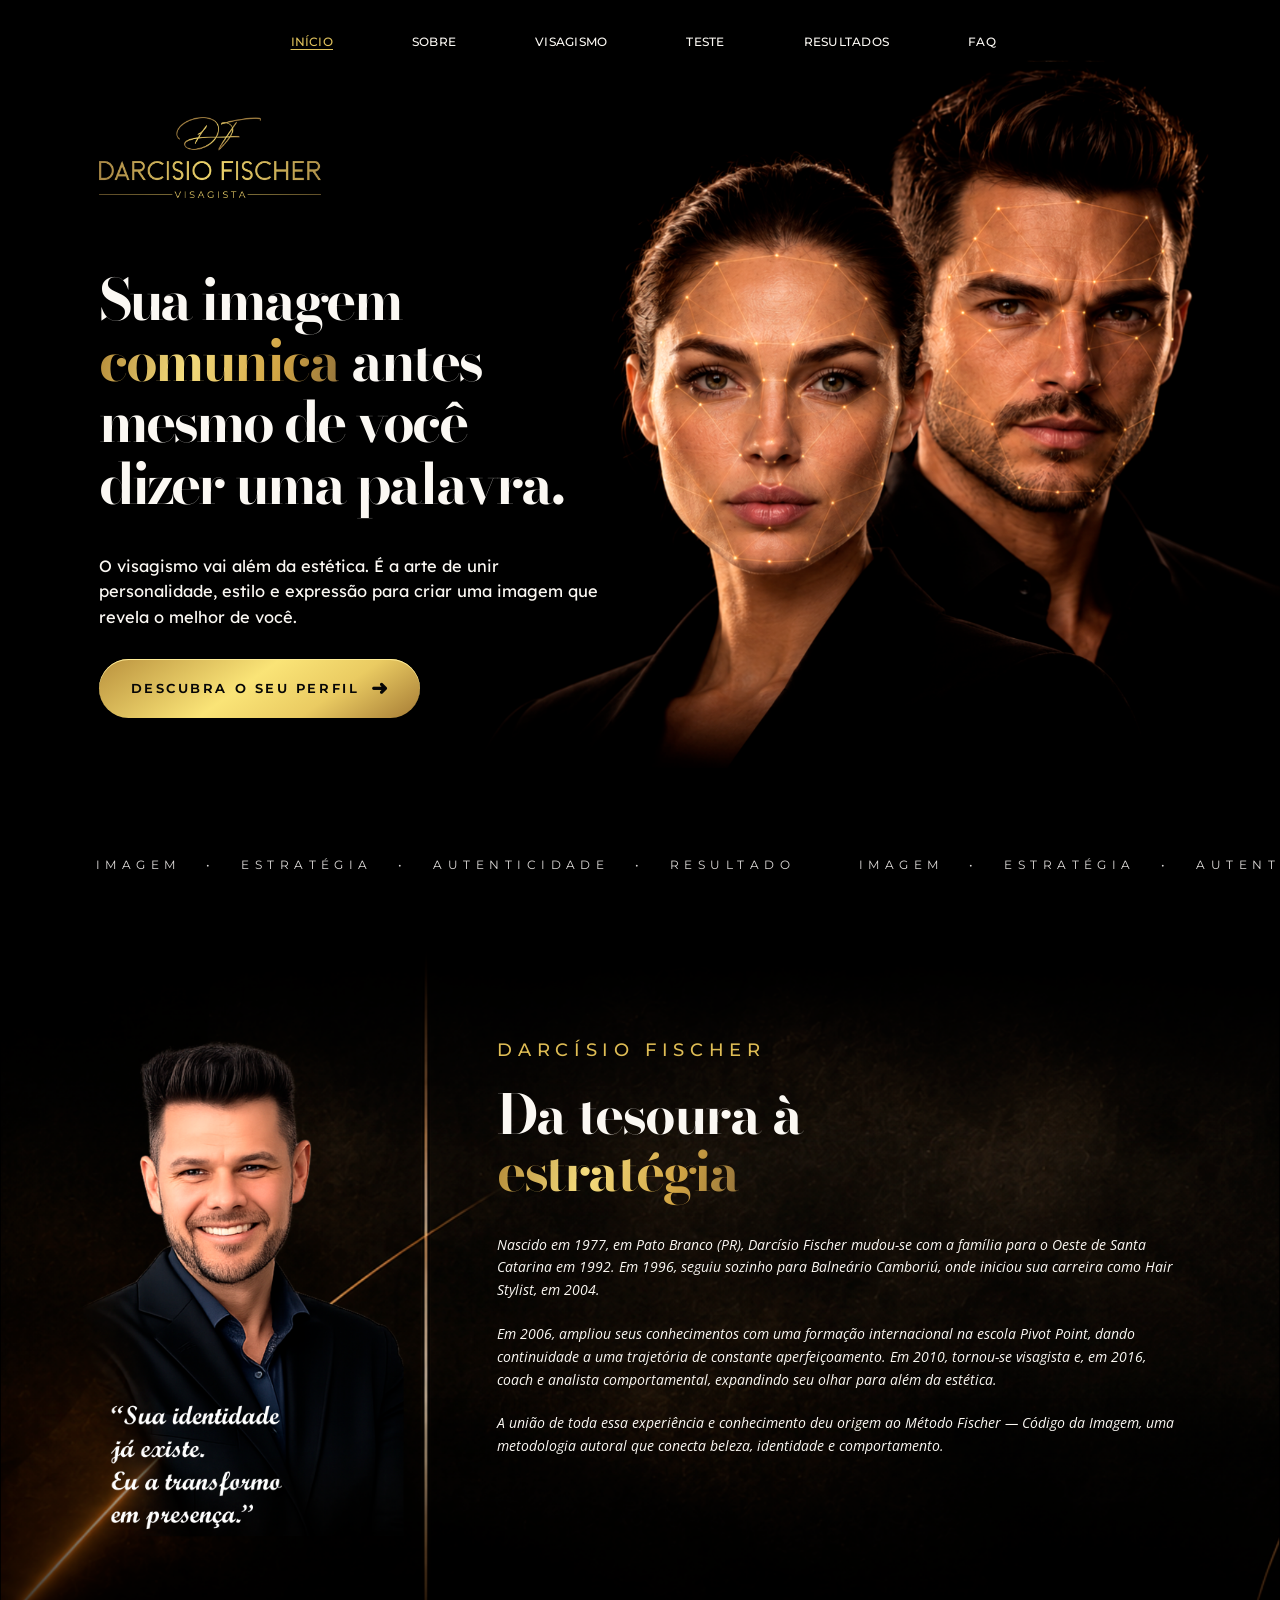
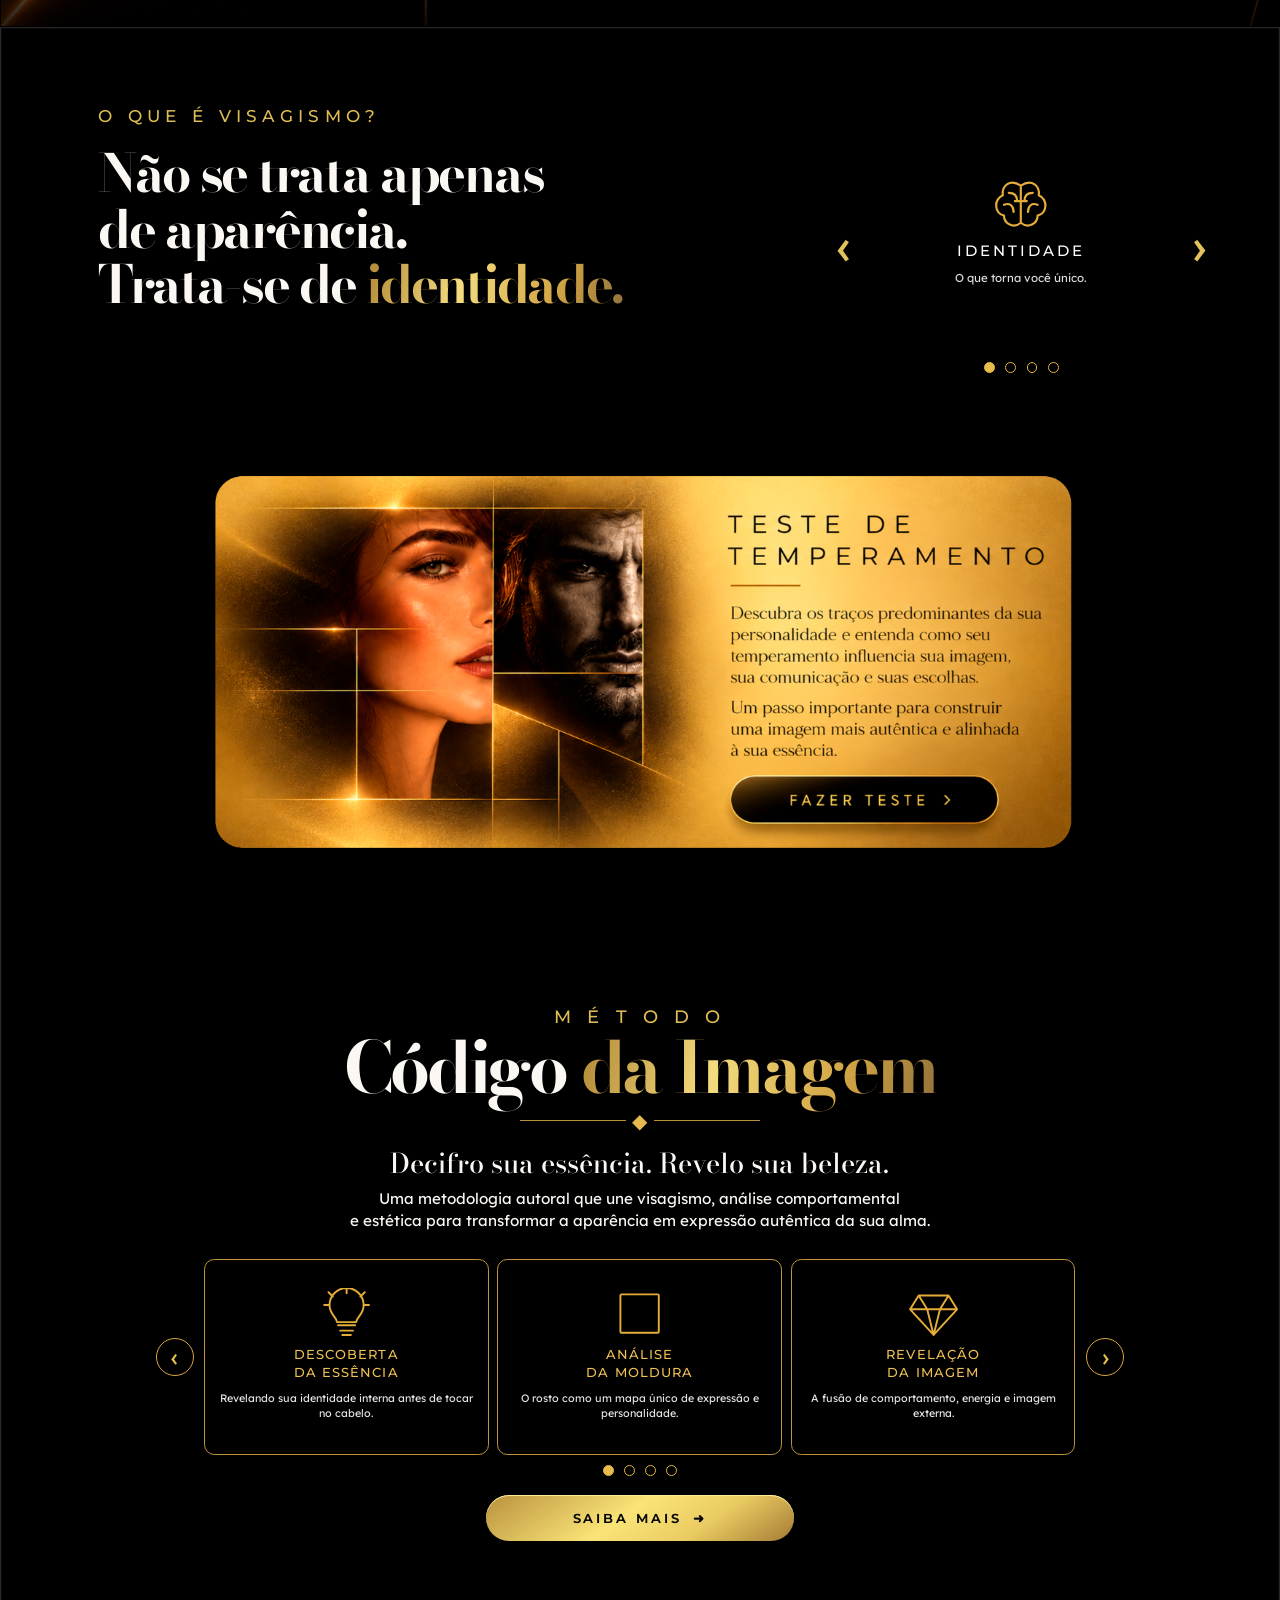
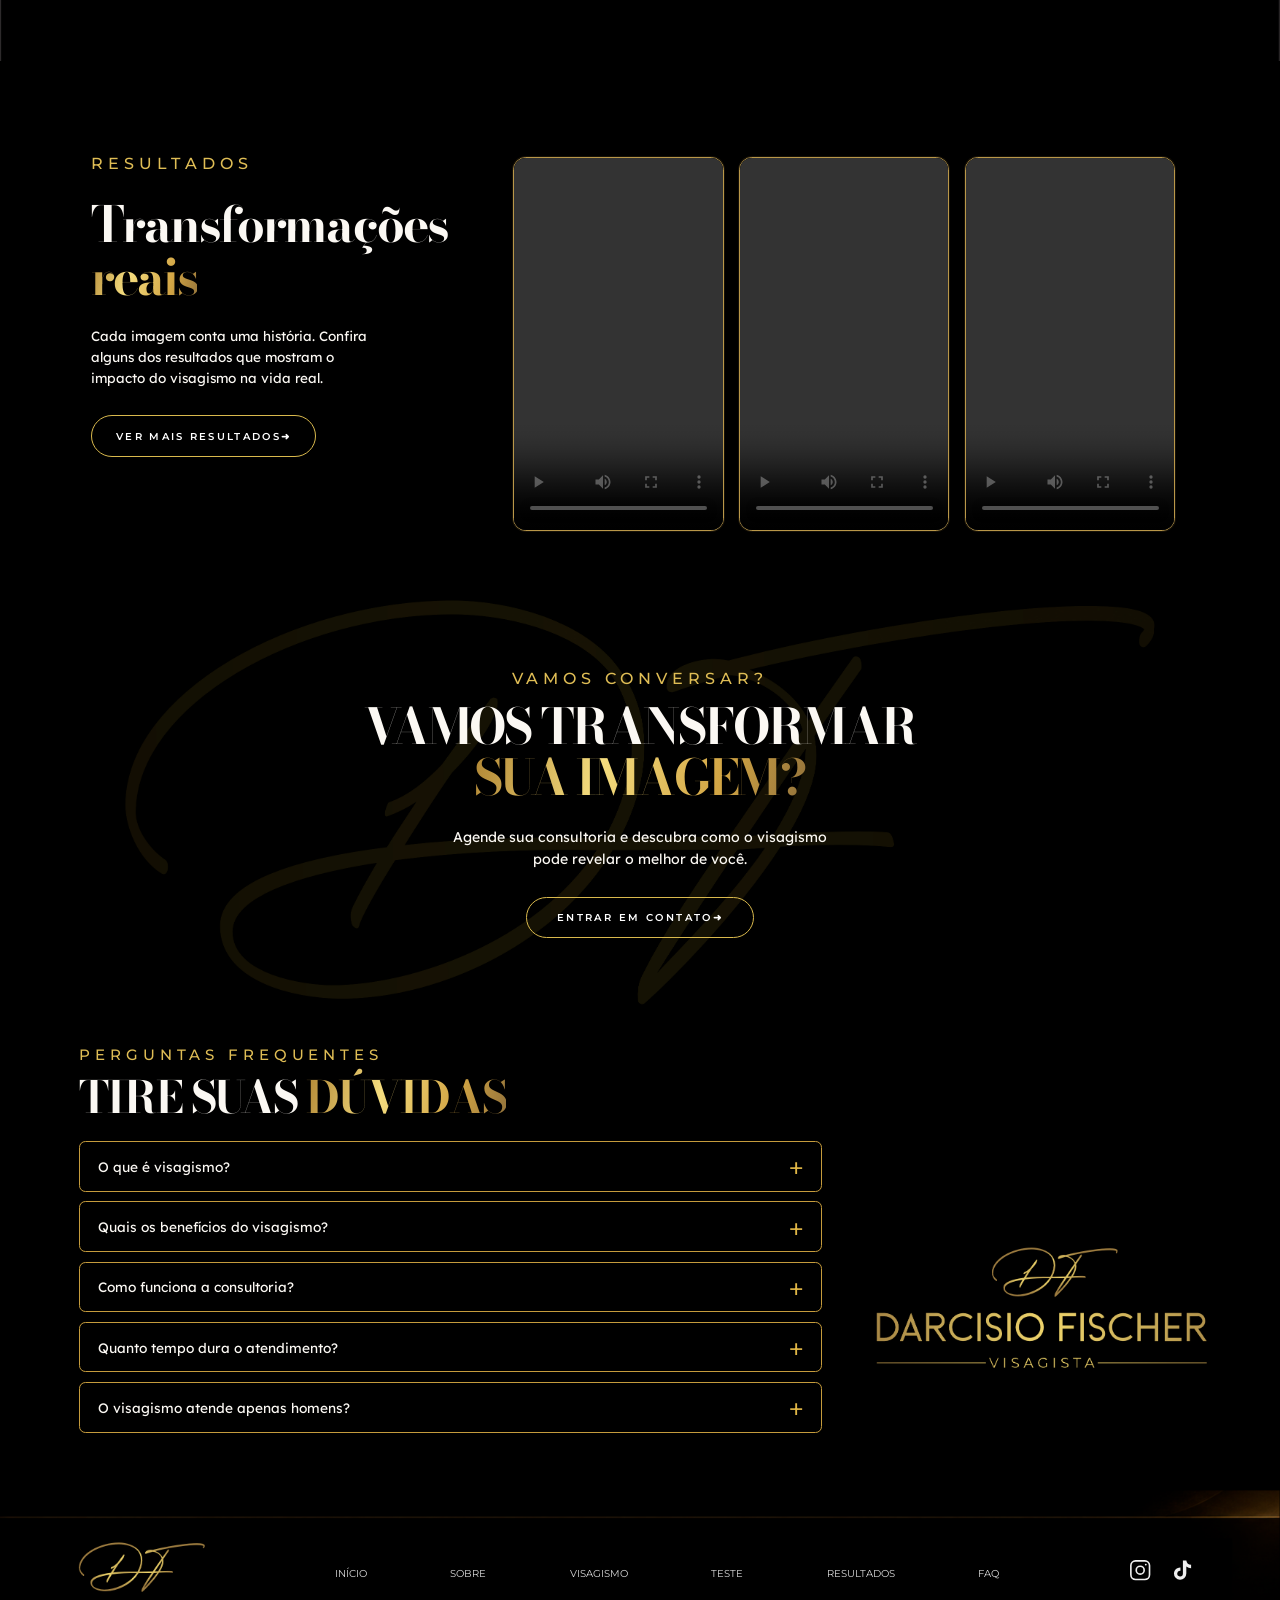
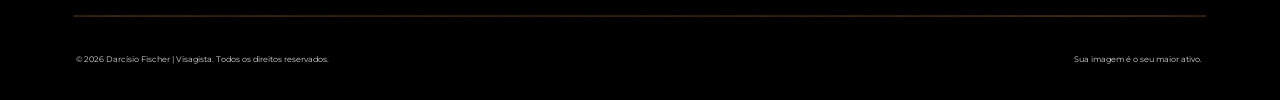
==== commit 50cec4c9: "Add files via upload" ====
--- a/index.html
+++ b/index.html
@@ -376,6 +376,41 @@
   }
 }
 
+
+/* RESULTADOS - 3 vídeos 9:16. Mantém as demais seções inalteradas. */
+.reels-desktop-surface{
+  position:absolute;z-index:3;left:39.55%;top:3.0%;width:52.8%;height:28.35%;
+  background:#000;display:flex;align-items:center;justify-content:center;
+}
+.reels-desktop-grid{
+  display:grid;grid-template-columns:repeat(3,minmax(0,1fr));gap:1.2cqw;
+  width:98%;align-items:center;
+}
+.reel-desktop-card,.reels-mobile-slide{
+  min-width:0;aspect-ratio:9/16;overflow:hidden;background:#090909;
+  border:1px solid #b99749;border-radius:1cqw;
+  box-shadow:0 0 0 1px rgba(222,175,83,.10);
+}
+.reel-video{display:block;width:100%;height:100%;aspect-ratio:9/16;object-fit:contain;background:#050505}
+.reels-mobile-gallery{display:none}
+@media(max-width:760px){
+  .reels-desktop-surface{display:none}
+  .m-results-photo{display:none!important;background:none!important}
+  .reels-mobile-gallery{display:block;max-width:410px;margin:22px auto 12px;width:100%}
+  .reels-mobile-shell{display:grid;grid-template-columns:30px minmax(0,1fr) 30px;gap:7px;align-items:center;width:100%}
+  .reels-mobile-viewport{width:100%;min-width:0;overflow:hidden}
+  .reels-mobile-track{display:flex;width:100%;transition:transform .35s ease;transform:translateX(0%)}
+  .reels-mobile-slide{flex:0 0 100%;width:100%;border-radius:12px}
+  .reels-mobile-arrow{width:30px;height:38px;display:grid;place-items:center;
+    color:#eac55a;background:rgba(0,0,0,.9);border:1px solid #b99749;border-radius:30px;
+    font:400 28px/1 Georgia,serif;padding:0}
+  .reels-mobile-arrow:hover{background:#34260c}
+  .reels-mobile-counter{font:400 12px/1.5 Montserrat,sans-serif!important;color:#dfbd55;
+    letter-spacing:.2em;text-align:center;margin:13px 0 0!important}
+  .m-results .outline-button{display:flex;margin:18px auto 0;width:max-content;max-width:100%;text-align:center}
+}
+@media(prefers-reduced-motion:reduce){.reels-mobile-track{transition:none}}
+
 </style>
 
 </head>
@@ -435,6 +470,12 @@
       <p>Cada imagem conta uma história. Confira alguns dos resultados que mostram o impacto do visagismo na vida real.</p>
       <a class="outline-button" href="https://www.instagram.com/darcisiofischervisagista/" target="_blank" rel="noopener noreferrer">VER MAIS RESULTADOS <span aria-hidden="true">➜</span></a>
     </section>
+    <!-- Os vídeos cobrem SOMENTE as fotos incorporadas ao fundo original. -->
+    <div class="reels-desktop-surface" aria-label="Três vídeos de transformações reais"><div class="reels-desktop-grid">
+      <div class="reel-desktop-card"><video class="reel-video" controls playsinline preload="metadata" aria-label="Vídeo 1 de 3 — Transformações reais"><source src="imagens/video-1.mp4.mp4" type="video/mp4">Seu navegador não suporta vídeos. <a href="imagens/video-1.mp4.mp4">Abrir vídeo 1</a>.</video></div>
+      <div class="reel-desktop-card"><video class="reel-video" controls playsinline preload="metadata" aria-label="Vídeo 2 de 3 — Transformações reais"><source src="imagens/video-2.mp4.mp4" type="video/mp4">Seu navegador não suporta vídeos. <a href="imagens/video-2.mp4.mp4">Abrir vídeo 2</a>.</video></div>
+      <div class="reel-desktop-card"><video class="reel-video" controls playsinline preload="metadata" aria-label="Vídeo 3 de 3 — Transformações reais"><source src="imagens/video-3.mp4.mp4" type="video/mp4">Seu navegador não suporta vídeos. <a href="imagens/video-3.mp4.mp4">Abrir vídeo 3</a>.</video></div>
+    </div></div>
     <section class="contact-copy" id="contato">
       <p class="eyebrow">VAMOS CONVERSAR?</p>
       <h2>VAMOS TRANSFORMAR<br><span class="gold-gradient">SUA IMAGEM?</span></h2>
@@ -478,7 +519,14 @@
     </div>
   </section>
   <section class="m-method m-pad" id="m-metodo"><p class="eyebrow">M É T O D O</p><h2>Código <span class="gold-gradient">da Imagem</span></h2><p class="method-subtitle">Decifro sua essência. Revelo sua beleza.</p><p>Uma metodologia autoral que une visagismo, análise comportamental e estética para transformar aparência em expressão autêntica.</p><div class="carousel-root mobile-method-carousel" data-carousel="metodo"></div><button type="button" class="cta-gold" data-open-method>SAIBA MAIS ➜</button></section>
-  <section class="m-results m-pad" id="m-resultados"><p class="eyebrow">RESULTADOS</p><h2>Transformações <span class="gold-gradient">reais</span></h2><p>Cada imagem conta uma história. Confira alguns resultados que mostram o impacto do visagismo na vida real.</p><div class="m-results-photo" role="img" aria-label="Fotografias ilustrativas de antes e depois"></div><a class="outline-button" href="https://www.instagram.com/darcisiofischervisagista/" target="_blank" rel="noopener noreferrer">VER MAIS RESULTADOS ➜</a></section>
+  <section class="m-results m-pad" id="m-resultados"><p class="eyebrow">RESULTADOS</p><h2>Transformações <span class="gold-gradient">reais</span></h2><p>Cada imagem conta uma história. Confira alguns resultados que mostram o impacto do visagismo na vida real.</p><div class="reels-mobile-gallery" aria-label="Galeria de três vídeos de transformações reais">
+  <div class="reels-mobile-shell">
+    <button type="button" class="reels-mobile-arrow" data-reel-prev aria-label="Vídeo anterior">&#8249;</button>
+    <div class="reels-mobile-viewport"><div class="reels-mobile-track"><div class="reels-mobile-slide"><video class="reel-video" controls playsinline preload="metadata" aria-label="Vídeo 1 de 3 — Transformações reais"><source src="imagens/video-1.mp4.mp4" type="video/mp4">Seu navegador não suporta vídeos. <a href="imagens/video-1.mp4.mp4">Abrir vídeo 1</a>.</video></div><div class="reels-mobile-slide"><video class="reel-video" controls playsinline preload="metadata" aria-label="Vídeo 2 de 3 — Transformações reais"><source src="imagens/video-2.mp4.mp4" type="video/mp4">Seu navegador não suporta vídeos. <a href="imagens/video-2.mp4.mp4">Abrir vídeo 2</a>.</video></div><div class="reels-mobile-slide"><video class="reel-video" controls playsinline preload="metadata" aria-label="Vídeo 3 de 3 — Transformações reais"><source src="imagens/video-3.mp4.mp4" type="video/mp4">Seu navegador não suporta vídeos. <a href="imagens/video-3.mp4.mp4">Abrir vídeo 3</a>.</video></div></div></div>
+    <button type="button" class="reels-mobile-arrow" data-reel-next aria-label="Próximo vídeo">&#8250;</button>
+  </div>
+  <p class="reels-mobile-counter" aria-live="polite"><span id="reels-current">1</span> / 3</p>
+</div><a class="outline-button" href="https://www.instagram.com/darcisiofischervisagista/" target="_blank" rel="noopener noreferrer">VER MAIS RESULTADOS ➜</a></section>
   <section class="m-contact m-pad"><p class="eyebrow">VAMOS CONVERSAR?</p><h2>VAMOS TRANSFORMAR <span class="gold-gradient">SUA IMAGEM?</span></h2><p>Agende sua consultoria e descubra como o visagismo pode revelar o melhor de você.</p><a class="outline-button" href="https://wa.me/5547988454663?text=Ol%C3%A1%2C%20Darc%C3%ADsio%21%20Gostaria%20de%20saber%20mais%20sobre%20a%20consultoria%20de%20imagem." target="_blank" rel="noopener noreferrer">ENTRAR EM CONTATO ➜</a></section>
   <section class="m-faq m-pad" id="m-faq"><p class="eyebrow">PERGUNTAS FREQUENTES</p><h2>TIRE SUAS <span class="gold-gradient">DÚVIDAS</span></h2><div class="faq-items"><details name="m-faq"><summary>O que é visagismo?</summary><p>O visagismo considera traços faciais, identidade, personalidade e objetivos para orientar escolhas de imagem.</p></details><details name="m-faq"><summary>Quais os benefícios do visagismo?</summary><p>Ajuda a criar uma imagem mais autêntica, coerente e alinhada aos seus objetivos.</p></details><details name="m-faq"><summary>Como funciona a consultoria?</summary><p>A consultoria começa com uma conversa e uma avaliação personalizada de identidade e objetivos.</p></details><details name="m-faq"><summary>Quanto tempo dura o atendimento?</summary><p>A duração varia conforme a necessidade. Converse com Darcísio para mais detalhes.</p></details><details name="m-faq"><summary>O visagismo atende apenas homens?</summary><p>Não. O atendimento é individual e destinado a mulheres e homens.</p></details></div></section>
   <footer class="m-footer"><div class="m-footer-social"><a href="https://www.instagram.com/darcisiofischervisagista/" target="_blank" rel="noopener noreferrer" aria-label="Instagram de Darcísio Fischer"><svg viewBox="0 0 24 24" width="25" height="25" fill="none" stroke="currentColor" stroke-width="1.75" stroke-linecap="round" stroke-linejoin="round" aria-hidden="true"><rect x="2" y="2" width="20" height="20" rx="5"/><circle cx="12" cy="12" r="4.25"/><circle cx="18" cy="6" r="1" fill="currentColor" stroke="none"/></svg></a><button type="button" data-tiktok aria-label="TikTok — endereço ainda não informado"><svg viewBox="0 0 24 24" width="24" height="24" fill="currentColor" aria-hidden="true"><path d="M15.34 1.5H11.7v14.17a3.05 3.05 0 1 1-2.64-3.03V9.01a6.63 6.63 0 1 0 6.28 6.66V8.17a9.04 9.04 0 0 0 5.13 1.64V6.14a5.5 5.5 0 0 1-5.13-4.64Z"/></svg></button></div><a class="m-footer-brand" href="#m-inicio" aria-label="Darcísio Fischer — Visagista, voltar ao início"><img src="[data-uri]" alt="Darcísio Fischer — Visagista" width="740" height="269" loading="lazy"></a><p>© 2026 Darcísio Fischer | Visagista.</p><a href="#m-inicio">VOLTAR AO INÍCIO ↑</a></footer>
@@ -618,4 +666,27 @@
 testDialog.addEventListener('close',()=>{testState=null;testApp.replaceChildren()});
 
   </script>
+
+<script>
+/* Apenas a navegação dos vídeos do mobile; o código original do site permanece. */
+(()=>{
+  const track=document.querySelector('.reels-mobile-track');
+  const pager=document.getElementById('reels-current');
+  const total=3;
+  let active=0;
+  function go(step){
+    if(!track)return;
+    active=(active+step+total)%total;
+    track.style.transform='translateX(-'+(active*100)+'%)';
+    if(pager)pager.textContent=String(active+1);
+    track.querySelectorAll('video').forEach(v=>{if(!v.paused)v.pause()});
+  }
+  document.querySelector('[data-reel-prev]')?.addEventListener('click',()=>go(-1));
+  document.querySelector('[data-reel-next]')?.addEventListener('click',()=>go(1));
+  // Evita dois vídeos reproduzindo áudio ao mesmo tempo.
+  document.querySelectorAll('.reel-video').forEach(v=>v.addEventListener('play',()=>{
+    document.querySelectorAll('.reel-video').forEach(other=>{if(other!==v&&!other.paused)other.pause()});
+  }));
+})();
+</script>
 </body></html>
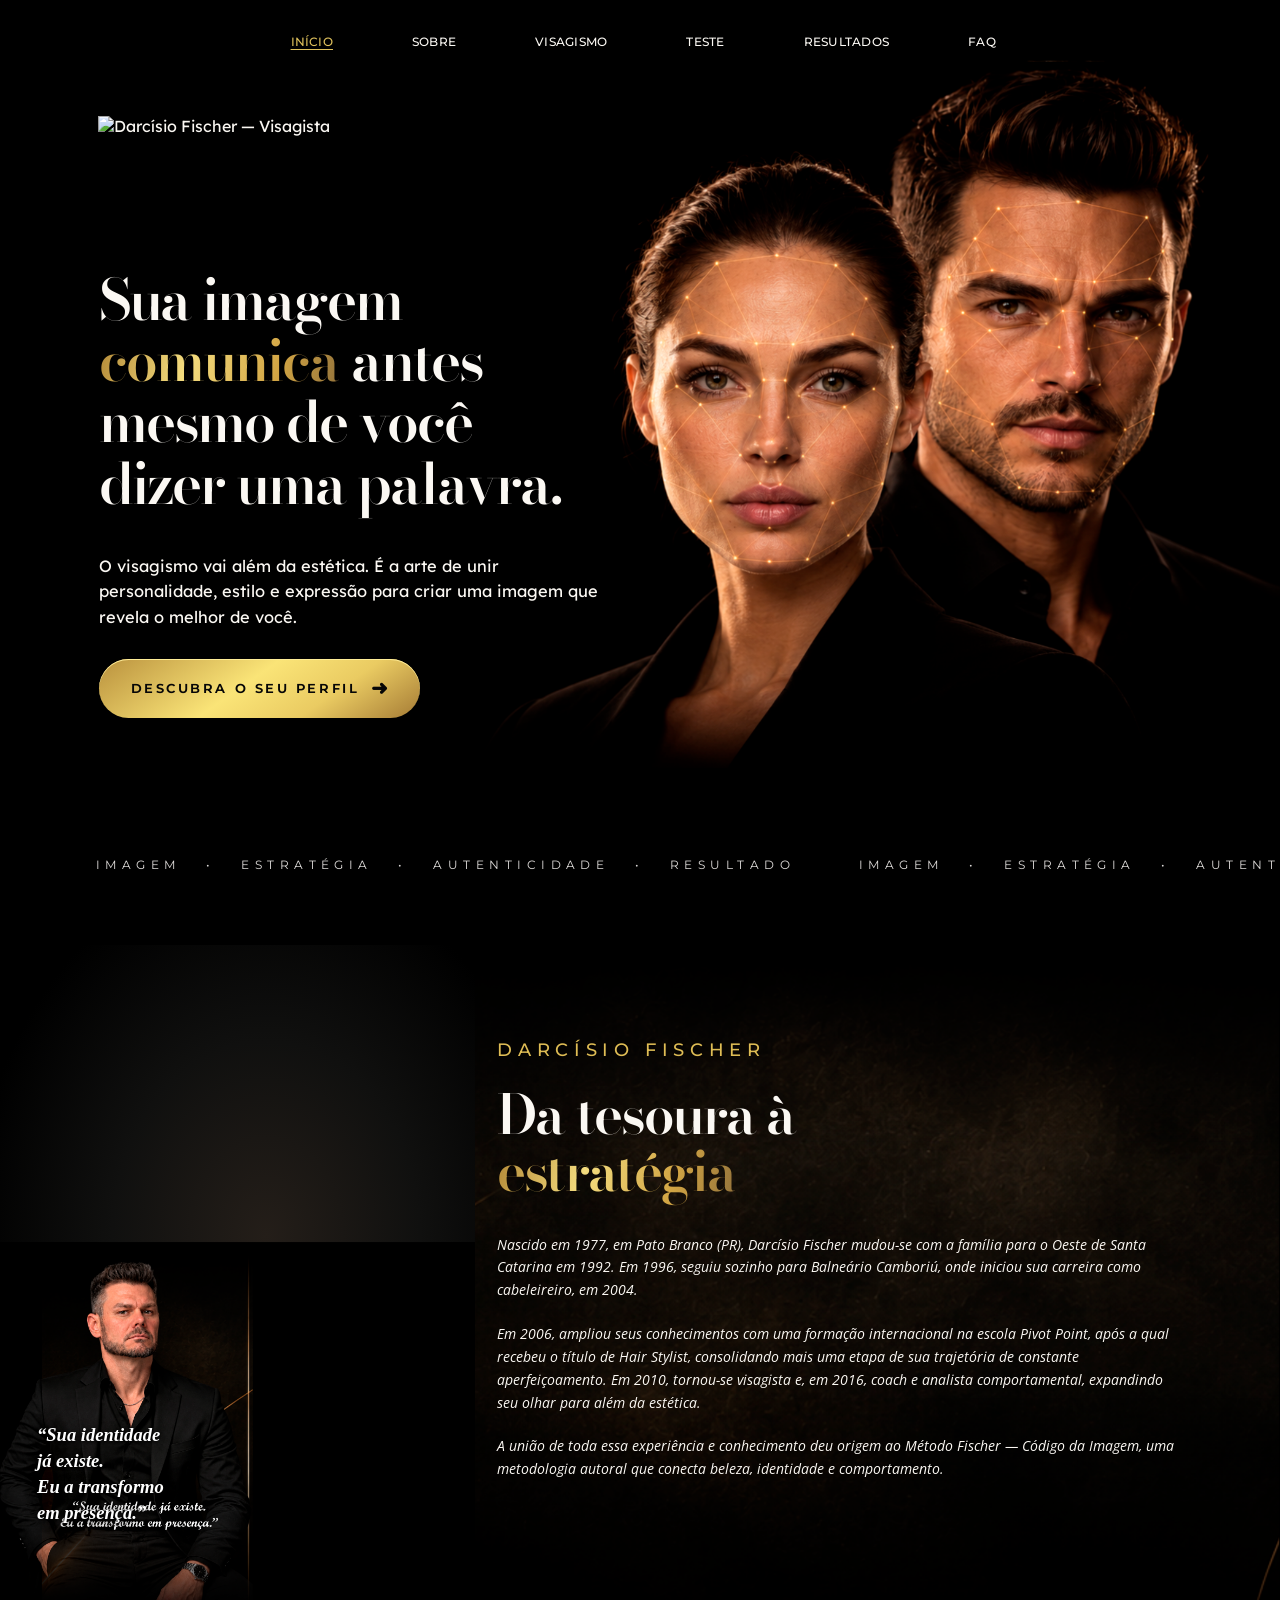
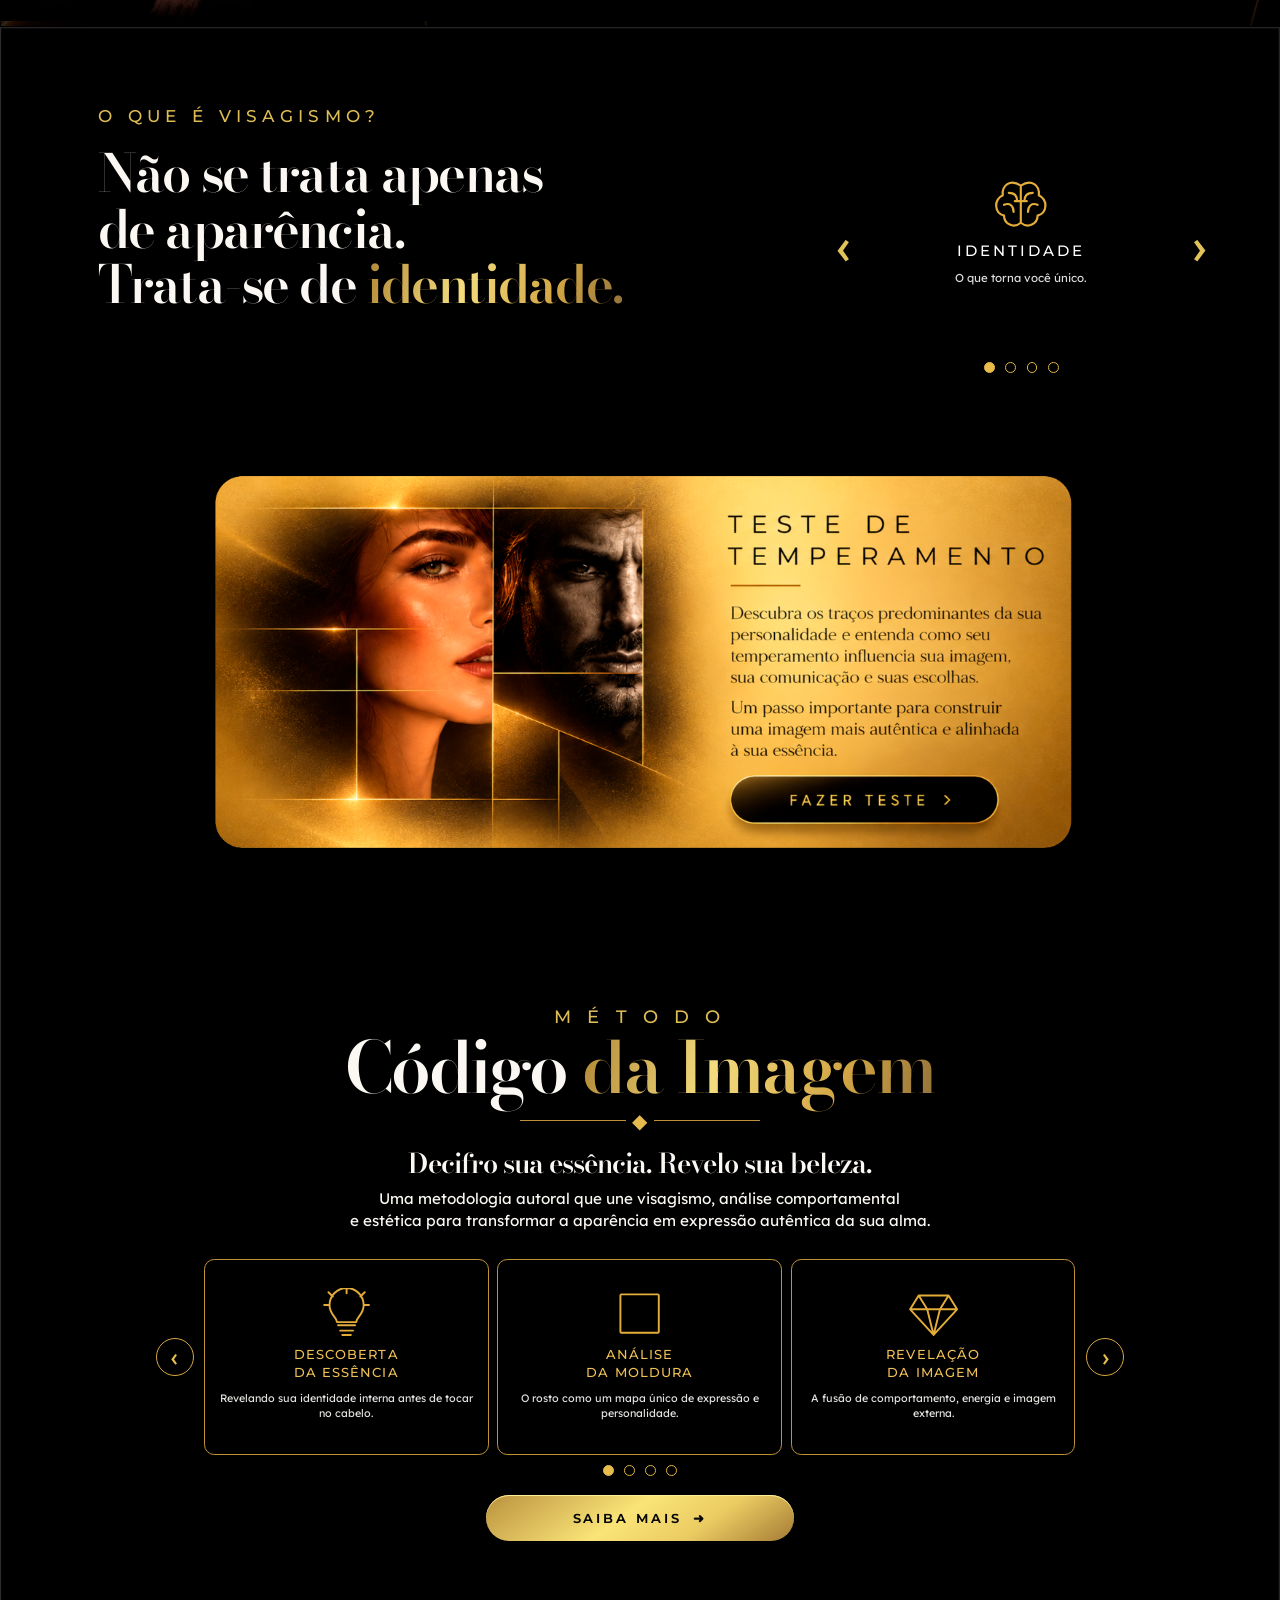
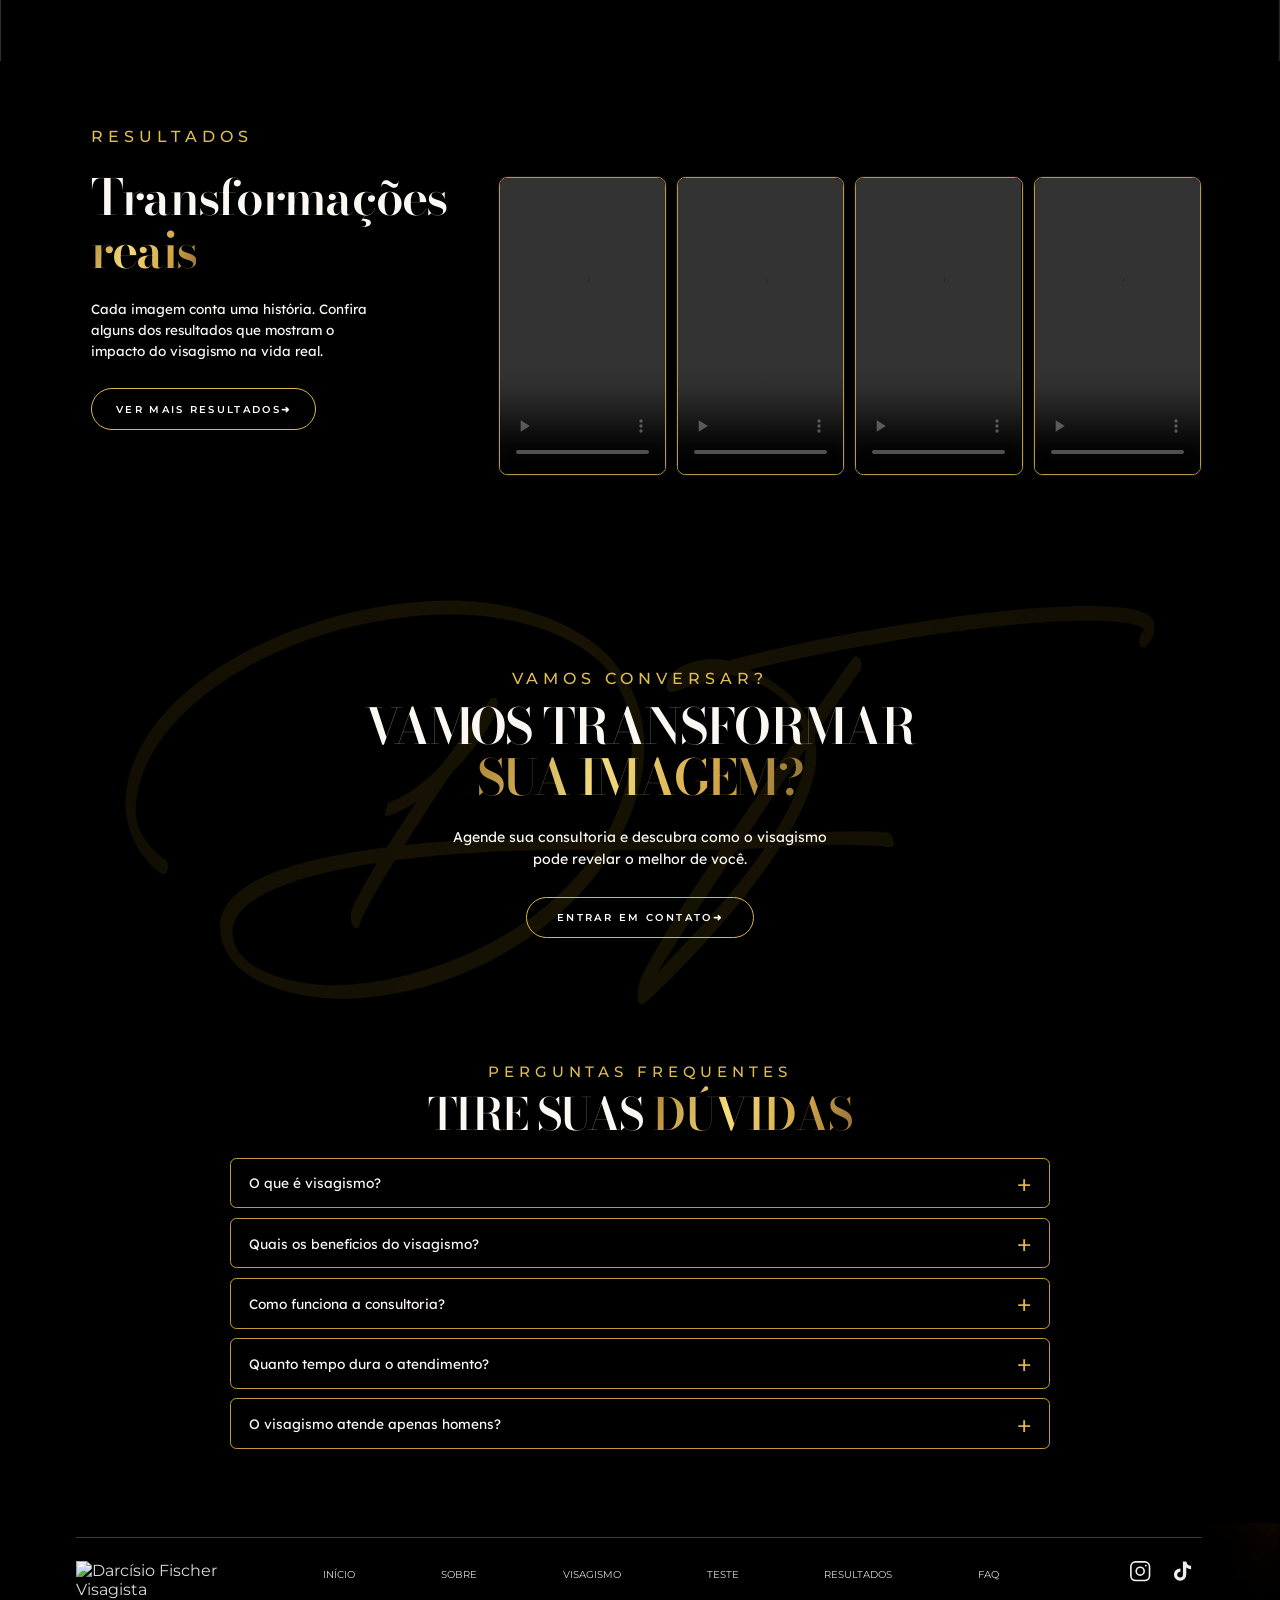
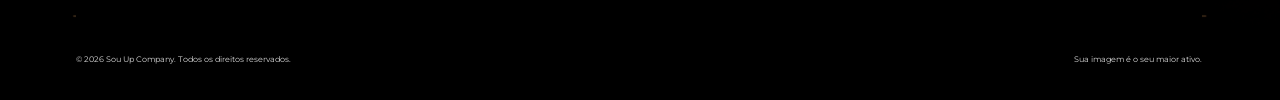
==== commit 39d6ae8b: "Add files via upload" ====
--- a/index.html
+++ b/index.html
@@ -411,10 +411,155 @@
 }
 @media(prefers-reduced-motion:reduce){.reels-mobile-track{transition:none}}
 
+
+/* ==========================================================
+   ALTERAÇÕES APROVADAS — 27/10/2026
+   Fonte serif unificada, nova marca e retrato, quatro Reels,
+   FAQ centralizado e créditos Sou Up Company.
+   Paleta original preservada.
+   ========================================================== */
+.desktop-page h1,.desktop-page h2,.mobile-page h1,.mobile-page h2,
+.method-subtitle,.m-method .method-subtitle {
+  font-family:'Bodoni Moda', Georgia, serif !important;
+  font-weight:600;
+  letter-spacing:-.035em;
+}
+.desktop-page .hero-brand{top:7.15%;left:7.65%;width:20.4%;background:#000;}
+.desktop-page .hero-brand img{width:100%;height:auto;object-fit:contain;}
+/* Oculta completamente a antiga marca incorporada à arte de fundo. */
+.stage-one .hero-brand-cleanup{
+  position:absolute;z-index:4;left:5.0%;top:6.1%;width:27.5%;height:10.1%;
+  background:#000;pointer-events:none;
+}
+/* Foto nova somente na zona do retrato original, preservando a biografia. */
+.stage-one .desktop-about-photo{
+  position:absolute;z-index:2;left:0%;top:58.0%;width:37.1%;height:41.5%;
+  background:#000;display:flex;align-items:center;justify-content:center;
+  overflow:hidden;
+}
+.stage-one .desktop-about-photo img{height:100%;width:100%;object-fit:contain;object-position:center bottom;}
+.stage-one .about-copy{z-index:3;}
+/* Conteúdo de resultados: um pouco mais alto no desktop. */
+.stage-three .results-copy{top:3.9%;z-index:4;}
+.stage-three .reels-desktop-surface{
+  left:38.7%;top:1.8%;width:55.4%;height:28.55%;z-index:4;
+}
+.stage-three .reels-desktop-grid{grid-template-columns:repeat(4,minmax(0,1fr));gap:.85cqw;width:99%;}
+.stage-three .reel-desktop-card{border-radius:.65cqw;}
+/* Centralizar FAQ e ocultar logotipo antigo à direita (incorporado ao fundo). */
+.stage-three::before{
+  content:'';position:absolute;left:0;right:0;top:59.2%;height:29.95%;
+  background:#000;z-index:2;pointer-events:none;
+}
+.stage-three .faq-copy{
+  left:18%;width:64%;top:61%;z-index:3;text-align:center;
+}
+.stage-three .faq-items{text-align:left;}
+/* Faixa de rodapé limpa, com a marca oficial em tamanho reduzido. */
+.stage-three .stage-footer{
+  background:#000;border-top:1px solid rgba(191,148,56,.38);
+  z-index:4;
+}
+.stage-footer-brand{
+  position:absolute;left:0;top:12%;width:17%;height:35%;display:flex;
+  justify-content:flex-start;align-items:center;background:#000;
+}
+.stage-footer-brand img{display:block;width:100%;height:auto;max-height:100%;object-fit:contain;}
+/* Disposição nova da marca, links e mensagens no rodapé. */
+.stage-three .stage-footer nav{left:22%;width:60%;}
+/* Reels: primeiro quadro carregado do arquivo; sem autoplay e com som disponível. */
+.reel-video{width:100%;height:100%;object-fit:contain;background:#060606;}
+/* Marca oficial no celular, inclusive rodapé, sem cortes artificiais. */
+@media(max-width:760px){
+  .mobile-brand{width:min(57vw,220px)!important;}
+  .mobile-brand img{width:100%;height:auto;object-fit:contain;}
+  .m-about .m-portrait{background:#000!important;}
+  .m-about .m-portrait img{display:block;width:100%;height:auto;max-width:470px;margin:0 auto;object-fit:contain;}
+  .m-results{text-align:center;}
+  .m-results .eyebrow,.m-results h2,.m-results>p:not(.eyebrow){text-align:center;}
+  .m-results>p:not(.eyebrow){margin-left:auto;margin-right:auto;max-width:37ch;}
+  .m-results .reels-mobile-gallery{margin-left:auto;margin-right:auto;}
+  .m-footer-brand{display:block;max-height:none!important;height:auto!important;aspect-ratio:auto!important;overflow:visible!important;width:min(72vw,270px)!important;}
+  .m-footer-brand img{display:block;width:100%;height:auto;transform:none!important;max-width:100%;object-fit:contain;}
+  .m-results .outline-button{margin-left:auto;margin-right:auto;}
+}
+
+
+/* ========================================================
+   27/10/2026 — RETRATOS FISCHER DESKTOP E MOBILE
+   Mantém o layout, cores, vídeos e funcionalidades existentes.
+   Fotos da pessoa preservadas; texto é elemento HTML editável.
+   ======================================================== */
+@media (min-width:761px) {
+  .stage-one .desktop-about-photo {
+    background:radial-gradient(ellipse 72% 64% at 56% 43%, #241e19 0%, #10100f 45%, #000 86%);
+    isolation:isolate;
+  }
+  .stage-one .desktop-about-photo img {
+    position:relative;
+    z-index:1;
+    display:block;
+    height:100%;
+    width:100%;
+    object-fit:contain;
+    object-position:center bottom;
+  }
+  .stage-one .desktop-photo-quote {
+    position:absolute;
+    z-index:3;
+    left:7.8%;
+    bottom:14%;
+    width:47%;
+    margin:0;
+    color:#fff;
+    font:italic 700 clamp(13px,1.45cqw,25px)/1.4 Georgia,'Times New Roman',serif;
+    letter-spacing:0;
+    text-shadow:0 2px 12px rgba(0,0,0,.96), 0 1px 3px #000;
+    pointer-events:none;
+  }
+}
+@media (max-width:760px) {
+  .m-about .m-portrait {
+    position:relative;
+    display:block;
+    width:100%;
+    height:auto;
+    min-height:0;
+    margin:-10px auto 0;
+    background:radial-gradient(ellipse 65% 62% at 56% 39%,#2a221b 0%,#11100f 45%,#000 85%) !important;
+    overflow:hidden;
+    isolation:isolate;
+    -webkit-mask-image:none;
+    mask-image:none;
+  }
+  .m-about .m-portrait img {
+    position:relative;
+    display:block;
+    z-index:1;
+    width:100%;
+    height:auto;
+    max-width:470px;
+    margin:0 auto;
+    object-fit:contain;
+    object-position:center bottom;
+  }
+  .m-about .m-photo-quote {
+    position:absolute;
+    z-index:3;
+    left:max(6%,calc((100% - 470px)/2 + 25px));
+    bottom:10%;
+    width:47%;
+    margin:0;
+    color:#fff;
+    font:italic 700 clamp(15px,4.3vw,21px)/1.42 Georgia,'Times New Roman',serif;
+    text-shadow:0 2px 10px rgba(0,0,0,.98), 0 1px 2px #000;
+    pointer-events:none;
+  }
+}
 </style>
 
 </head>
-<body data-versao="landing-mobile-ajuste-final-2026-10-24">
+<body data-versao="landing-fischer-duas-fotos-2026-10-27">
 <!-- As 3 imagens permanecem no GitHub, sem alterações e sem cópias no ZIP. -->
 <main class="desktop-page" aria-label="Darcísio Fischer - Visagismo">
   <section class="stage stage-one" id="inicio" aria-label="Início e Sobre">
@@ -422,7 +567,8 @@
     <nav class="stage-nav" aria-label="Navegação principal">
       <a class="active" href="#inicio">INÍCIO</a><a href="#sobre">SOBRE</a><a href="#visagismo">VISAGISMO</a><a href="#teste">TESTE</a><a href="#resultados">RESULTADOS</a><a href="#faq">FAQ</a>
     </nav>
-    <a href="#inicio" class="hero-brand" aria-label="Darcísio Fischer — início"><img src="[data-uri]" alt="Darcísio Fischer — Visagista" loading="eager"></a>
+    <div class="hero-brand-cleanup" aria-hidden="true"></div>
+    <a href="#inicio" class="hero-brand" aria-label="Darcísio Fischer — início"><img src="imagens/logo-fischer.png" alt="Darcísio Fischer — Visagista" loading="eager"></a>
     <div class="hero-copy">
       <h1>Sua imagem <br><span class="gold-gradient">comunica</span> antes<br> mesmo de você<br> dizer uma palavra.</h1>
       <p>O visagismo vai além da estética. É a arte de unir personalidade, estilo e expressão para criar uma imagem que revela o melhor de você.</p>
@@ -432,12 +578,16 @@
       <div class="brand-marquee-track" aria-hidden="true"><span>IMAGEM &nbsp; • &nbsp; ESTRATÉGIA &nbsp; • &nbsp; AUTENTICIDADE &nbsp; • &nbsp; RESULTADO</span><span>IMAGEM &nbsp; • &nbsp; ESTRATÉGIA &nbsp; • &nbsp; AUTENTICIDADE &nbsp; • &nbsp; RESULTADO</span><span>IMAGEM &nbsp; • &nbsp; ESTRATÉGIA &nbsp; • &nbsp; AUTENTICIDADE &nbsp; • &nbsp; RESULTADO</span><span>IMAGEM &nbsp; • &nbsp; ESTRATÉGIA &nbsp; • &nbsp; AUTENTICIDADE &nbsp; • &nbsp; RESULTADO</span></div>
     </div>
     <span id="sobre" class="section-anchor anchor-sobre" aria-hidden="true"></span>
+    <div class="desktop-about-photo" aria-label="Retrato do visagista Darcísio Fischer">
+      <img src="imagens/fischer-desktop.png" alt="Darcísio Fischer em retrato, com terno preto" loading="lazy" decoding="async">
+      <blockquote class="desktop-photo-quote">“Sua identidade<br>já existe.<br>Eu a transformo<br>em presença.”</blockquote>
+    </div>
     <section class="about-copy" aria-label="Sobre Darcísio Fischer">
       <p class="eyebrow">DARCÍSIO FISCHER</p>
       <h2>Da tesoura à<br><span class="gold-gradient">estratégia</span></h2>
       <div class="about-paragraphs">
-        <p>Nascido em 1977, em Pato Branco (PR), Darcísio Fischer mudou-se com a família para o Oeste de Santa Catarina em 1992. Em 1996, seguiu sozinho para Balneário Camboriú, onde iniciou sua carreira como Hair Stylist, em 2004.</p>
-        <p>Em 2006, ampliou seus conhecimentos com uma formação internacional na escola Pivot Point, dando continuidade a uma trajetória de constante aperfeiçoamento. Em 2010, tornou-se visagista e, em 2016, coach e analista comportamental, expandindo seu olhar para além da estética.</p>
+        <p>Nascido em 1977, em Pato Branco (PR), Darcísio Fischer mudou-se com a família para o Oeste de Santa Catarina em 1992. Em 1996, seguiu sozinho para Balneário Camboriú, onde iniciou sua carreira como cabeleireiro, em 2004.</p>
+        <p>Em 2006, ampliou seus conhecimentos com uma formação internacional na escola Pivot Point, após a qual recebeu o título de <em>Hair Stylist</em>, consolidando mais uma etapa de sua trajetória de constante aperfeiçoamento. Em 2010, tornou-se visagista e, em 2016, coach e analista comportamental, expandindo seu olhar para além da estética.</p>
         <p>A união de toda essa experiência e conhecimento deu origem ao Método Fischer — Código da Imagem, uma metodologia autoral que conecta beleza, identidade e comportamento.</p>
       </div>
     </section>
@@ -470,11 +620,12 @@
       <p>Cada imagem conta uma história. Confira alguns dos resultados que mostram o impacto do visagismo na vida real.</p>
       <a class="outline-button" href="https://www.instagram.com/darcisiofischervisagista/" target="_blank" rel="noopener noreferrer">VER MAIS RESULTADOS <span aria-hidden="true">➜</span></a>
     </section>
-    <!-- Os vídeos cobrem SOMENTE as fotos incorporadas ao fundo original. -->
-    <div class="reels-desktop-surface" aria-label="Três vídeos de transformações reais"><div class="reels-desktop-grid">
-      <div class="reel-desktop-card"><video class="reel-video" controls playsinline preload="metadata" aria-label="Vídeo 1 de 3 — Transformações reais"><source src="imagens/video-1.mp4.mp4" type="video/mp4">Seu navegador não suporta vídeos. <a href="imagens/video-1.mp4.mp4">Abrir vídeo 1</a>.</video></div>
-      <div class="reel-desktop-card"><video class="reel-video" controls playsinline preload="metadata" aria-label="Vídeo 2 de 3 — Transformações reais"><source src="imagens/video-2.mp4.mp4" type="video/mp4">Seu navegador não suporta vídeos. <a href="imagens/video-2.mp4.mp4">Abrir vídeo 2</a>.</video></div>
-      <div class="reel-desktop-card"><video class="reel-video" controls playsinline preload="metadata" aria-label="Vídeo 3 de 3 — Transformações reais"><source src="imagens/video-3.mp4.mp4" type="video/mp4">Seu navegador não suporta vídeos. <a href="imagens/video-3.mp4.mp4">Abrir vídeo 3</a>.</video></div>
+    <!-- Vídeos em formato 9:16; prévia obtida do próprio vídeo (0,8 s). -->
+    <div class="reels-desktop-surface" aria-label="Quatro vídeos de transformações reais"><div class="reels-desktop-grid">
+      <div class="reel-desktop-card"><video class="reel-video" controls playsinline preload="metadata" data-preview-frame="0.8" data-alt-src="imagens/video-1.mp4" aria-label="Vídeo 1 de 4 — Transformações reais"><source src="imagens/video-1.mp4.mp4#t=0.8" type="video/mp4">Seu navegador não suporta vídeos. <a href="imagens/video-1.mp4.mp4">Abrir vídeo 1</a>.</video></div>
+      <div class="reel-desktop-card"><video class="reel-video" controls playsinline preload="metadata" data-preview-frame="0.8" data-alt-src="imagens/video-2.mp4.mp4" aria-label="Vídeo 2 de 4 — Transformações reais"><source src="imagens/video-2.mp4#t=0.8" type="video/mp4">Seu navegador não suporta vídeos. <a href="imagens/video-2.mp4">Abrir vídeo 2</a>.</video></div>
+      <div class="reel-desktop-card"><video class="reel-video" controls playsinline preload="metadata" data-preview-frame="0.8" data-alt-src="imagens/video-3.mp4.mp4" aria-label="Vídeo 3 de 4 — Transformações reais"><source src="imagens/video-3.mp4#t=0.8" type="video/mp4">Seu navegador não suporta vídeos. <a href="imagens/video-3.mp4">Abrir vídeo 3</a>.</video></div>
+      <div class="reel-desktop-card"><video class="reel-video" controls playsinline preload="metadata" data-preview-frame="0.8" data-alt-src="imagens/video-4.mp4.mp4" aria-label="Vídeo 4 de 4 — Transformações reais"><source src="imagens/video-4.mp4#t=0.8" type="video/mp4">Seu navegador não suporta vídeos. <a href="imagens/video-4.mp4">Abrir vídeo 4</a>.</video></div>
     </div></div>
     <section class="contact-copy" id="contato">
       <p class="eyebrow">VAMOS CONVERSAR?</p>
@@ -494,23 +645,24 @@
       </div>
     </section>
     <footer class="stage-footer">
+      <a href="#inicio" class="stage-footer-brand" aria-label="Darcísio Fischer — início"><img src="imagens/logo-fischer.png" alt="Darcísio Fischer Visagista" loading="lazy"></a>
       <nav aria-label="Links do rodapé">
         <a href="#inicio">INÍCIO</a><a href="#sobre">SOBRE</a><a href="#visagismo">VISAGISMO</a><a href="#teste">TESTE</a><a href="#resultados">RESULTADOS</a><a href="#faq">FAQ</a>
       </nav>
       <div class="stage-social"><a href="https://www.instagram.com/darcisiofischervisagista/" target="_blank" rel="noopener noreferrer" aria-label="Instagram de Darcísio Fischer"><svg viewBox="0 0 24 24" width="25" height="25" fill="none" stroke="currentColor" stroke-width="1.75" stroke-linecap="round" stroke-linejoin="round" aria-hidden="true"><rect x="2" y="2" width="20" height="20" rx="5"/><circle cx="12" cy="12" r="4.25"/><circle cx="18" cy="6" r="1" fill="currentColor" stroke="none"/></svg></a><button type="button" data-tiktok aria-label="TikTok — endereço ainda não informado" title="Link do TikTok pendente"><svg viewBox="0 0 24 24" width="24" height="24" fill="currentColor" aria-hidden="true"><path d="M15.34 1.5H11.7v14.17a3.05 3.05 0 1 1-2.64-3.03V9.01a6.63 6.63 0 1 0 6.28 6.66V8.17a9.04 9.04 0 0 0 5.13 1.64V6.14a5.5 5.5 0 0 1-5.13-4.64Z"/></svg></button></div>
-      <small>© 2026 Darcísio Fischer | Visagista. Todos os direitos reservados.</small><small>Sua imagem é o seu maior ativo.</small>
+      <small>© 2026 Sou Up Company. Todos os direitos reservados.</small><small>Sua imagem é o seu maior ativo.</small>
     </footer>
   </section>
 </main>
 <!-- Conteúdo móvel reconstruído com os mesmos arquivos de fundo, sem alterar suas imagens. -->
 <div class="mobile-page">
   <header class="mobile-header">
-    <a class="mobile-brand" href="#m-inicio" aria-label="Darcísio Fischer — início"><img src="[data-uri]" alt="Darcísio Fischer — Visagista" loading="eager"></a>
+    <a class="mobile-brand" href="#m-inicio" aria-label="Darcísio Fischer — início"><img src="imagens/logo-fischer.png" alt="Darcísio Fischer — Visagista" loading="eager"></a>
     <button class="menu-toggle" type="button" aria-label="Abrir menu" aria-controls="mobile-nav" aria-expanded="false">☰</button>
     <nav id="mobile-nav" class="mobile-nav" hidden><a href="#m-inicio">Início</a><a href="#m-sobre">Sobre</a><a href="#m-visagismo">Visagismo</a><a href="#m-teste">Teste</a><a href="#m-metodo">Método</a><a href="#m-resultados">Resultados</a><a href="#m-faq">FAQ</a></nav>
   </header>
   <section class="m-hero" id="m-inicio"><div class="m-people" role="img" aria-label="Mulher e homem com marcações faciais"></div><div class="m-pad"><h1>Sua imagem <span class="gold-gradient">comunica</span> antes mesmo de você dizer uma palavra.</h1><p>O visagismo vai além da estética. É a arte de unir personalidade, estilo e expressão para criar uma imagem que revela o melhor de você.</p><a class="cta-gold" href="#m-teste">DESCUBRA O SEU PERFIL ➜</a><div class="m-marquee-band" aria-label="Imagem, estratégia, autenticidade e resultado"><div class="m-marquee-track" aria-hidden="true"><span class="m-marquee-copy">IMAGEM &nbsp; • &nbsp; ESTRATÉGIA &nbsp; • &nbsp; AUTENTICIDADE &nbsp; • &nbsp; RESULTADO &nbsp; • &nbsp; </span><span class="m-marquee-copy">IMAGEM &nbsp; • &nbsp; ESTRATÉGIA &nbsp; • &nbsp; AUTENTICIDADE &nbsp; • &nbsp; RESULTADO &nbsp; • &nbsp; </span></div></div></div></section>
-  <section class="m-about" id="m-sobre"><div class="m-portrait"><img src="[data-uri]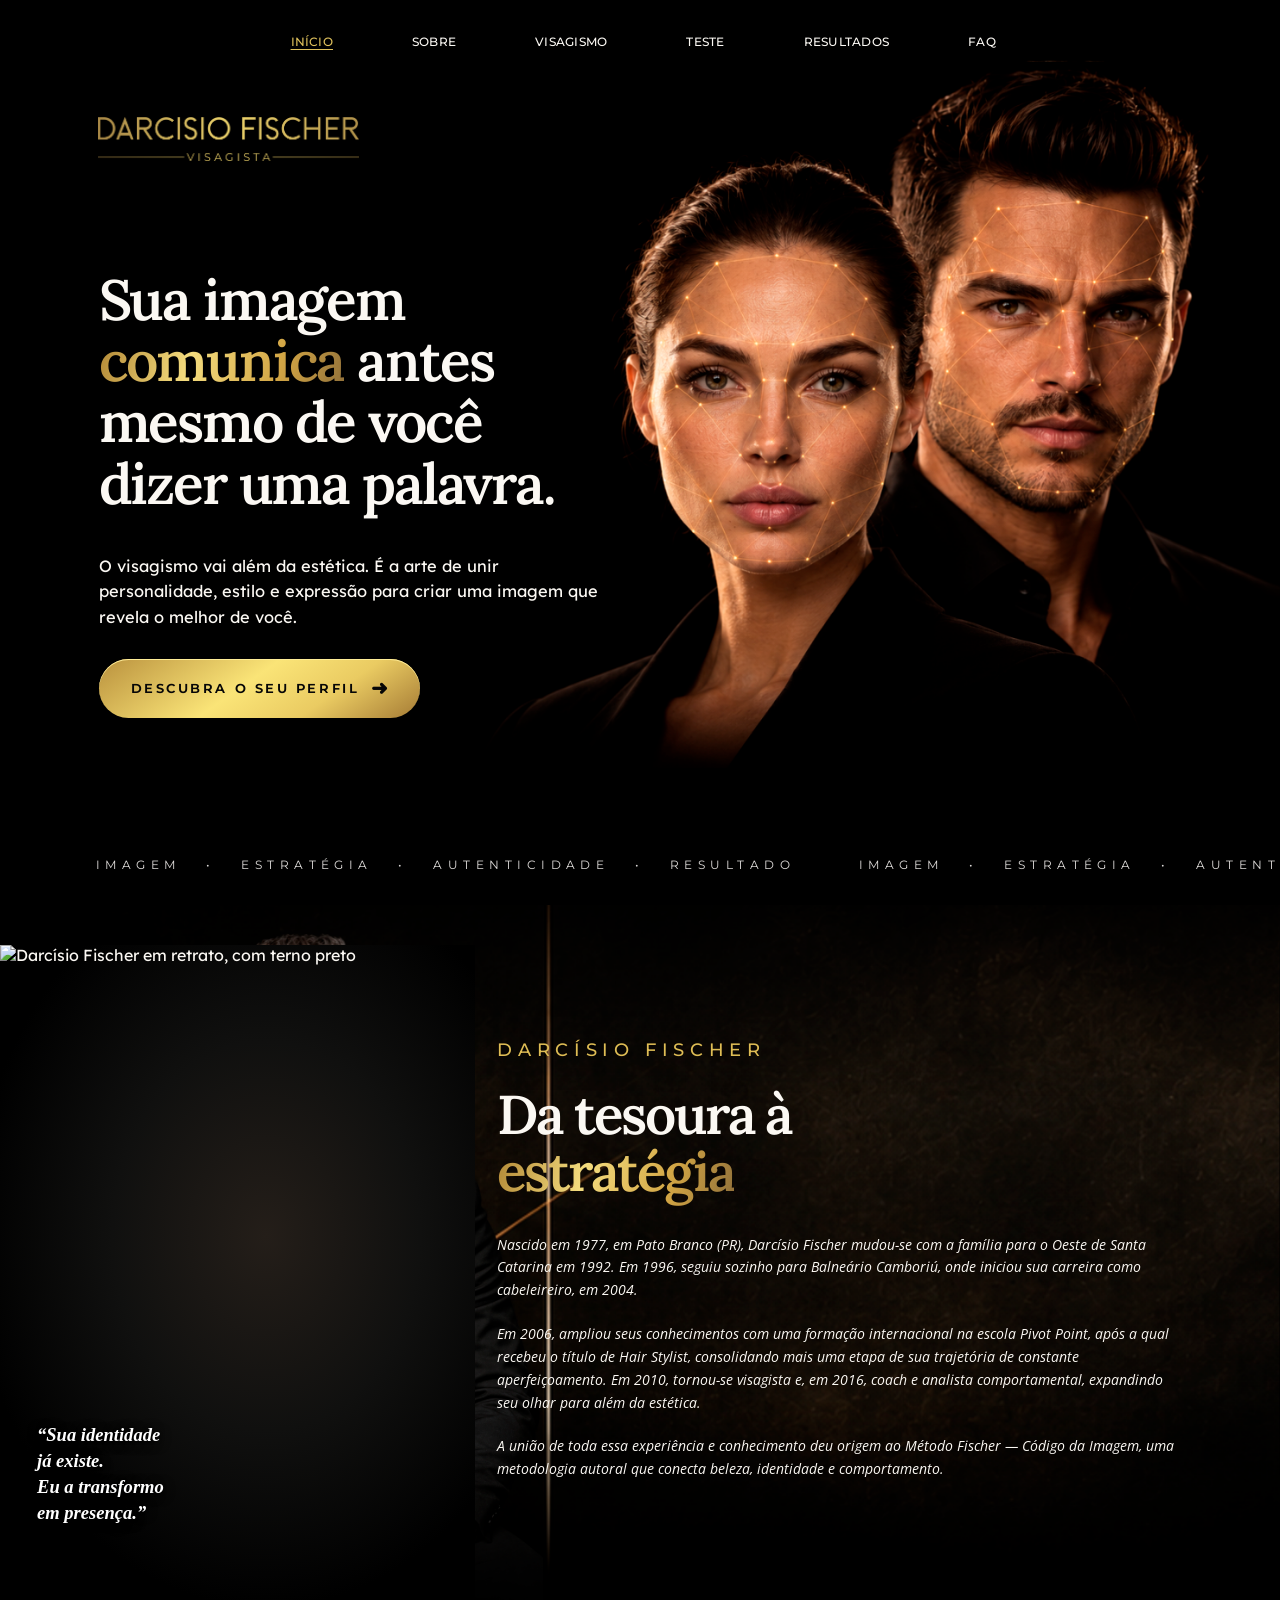
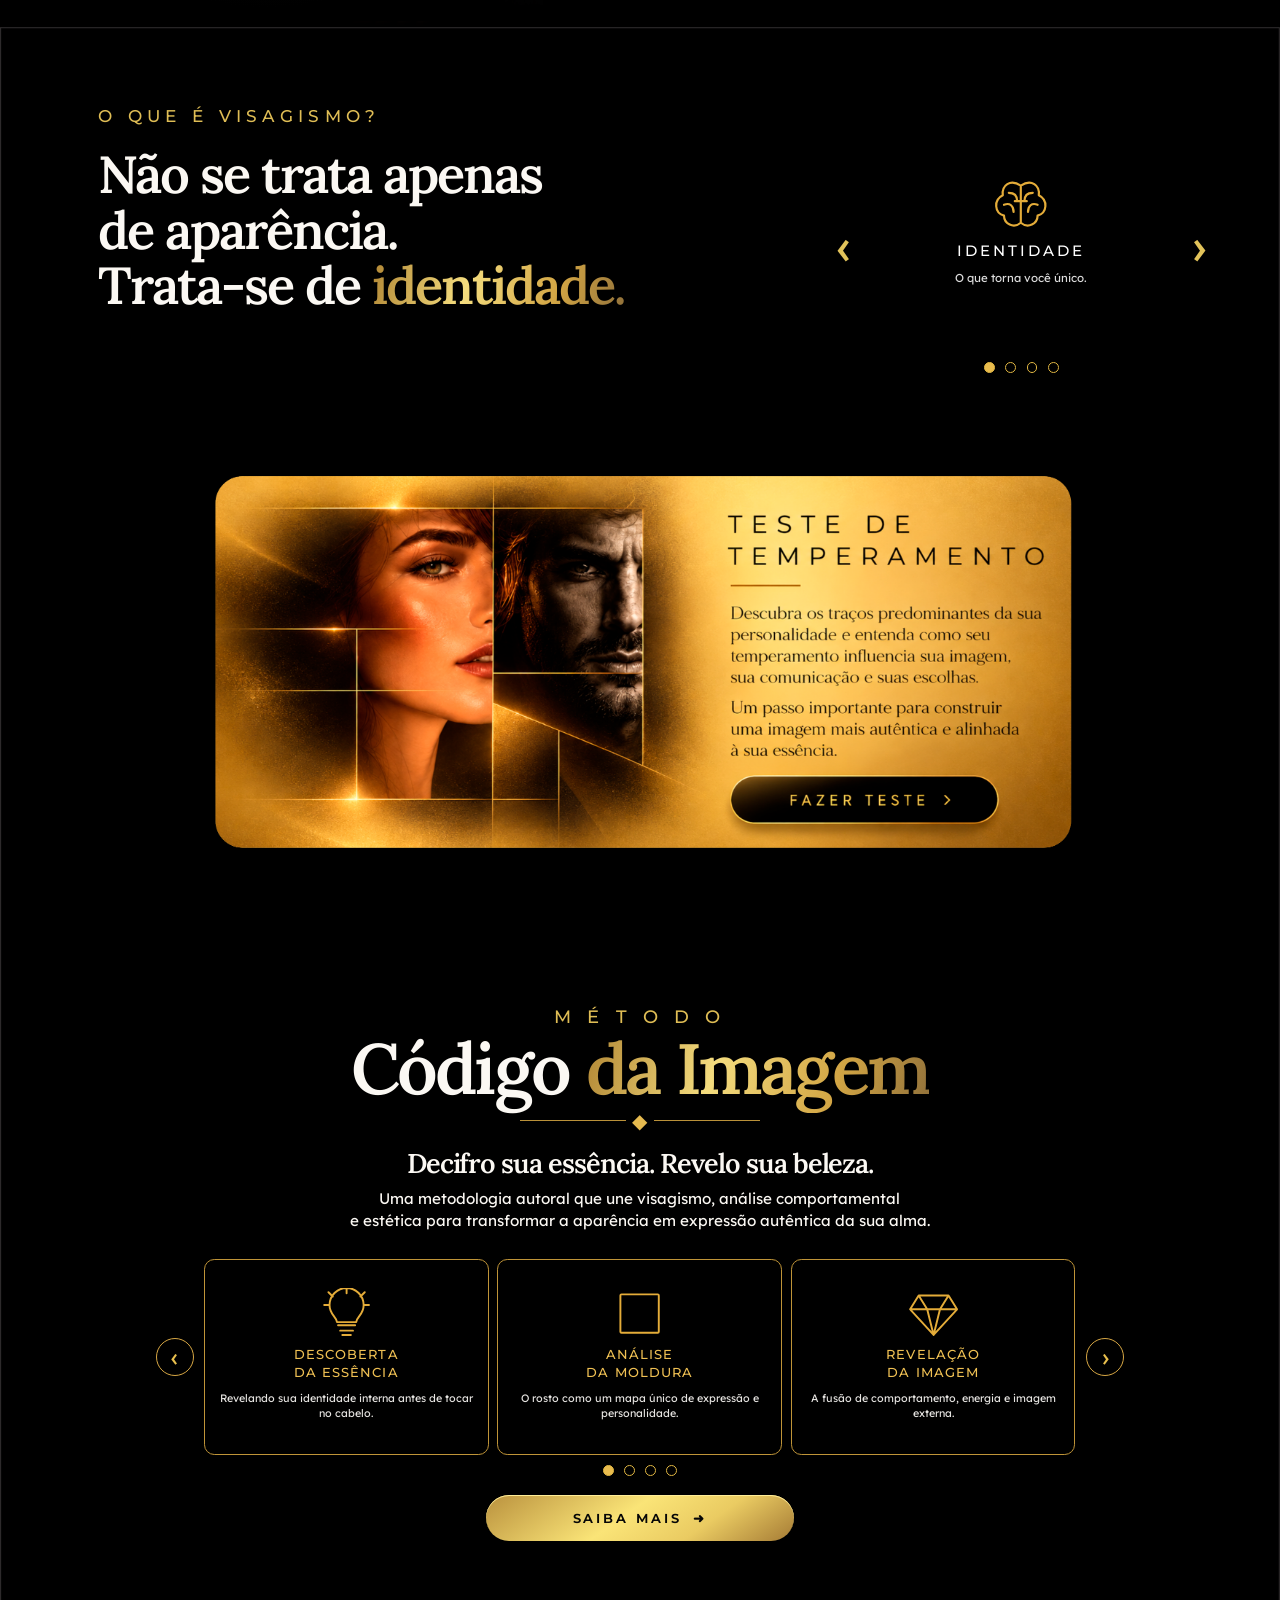
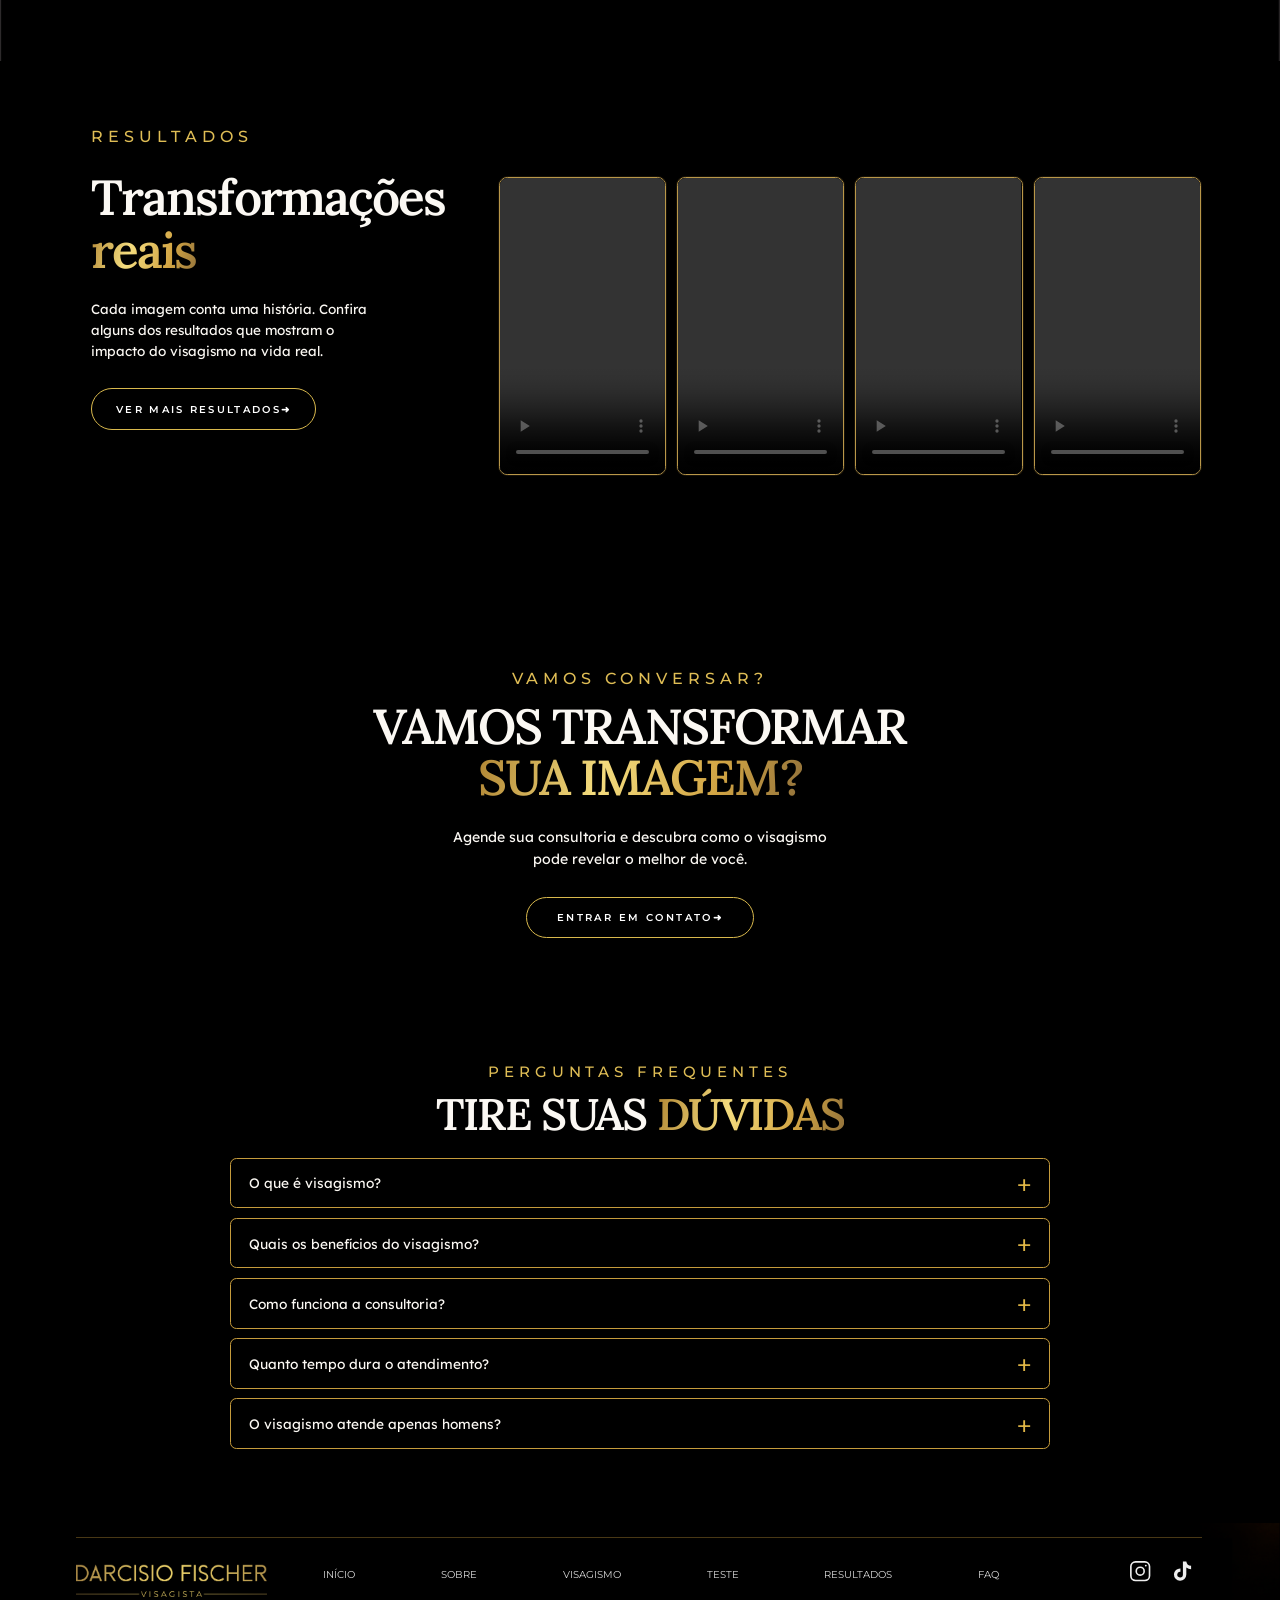
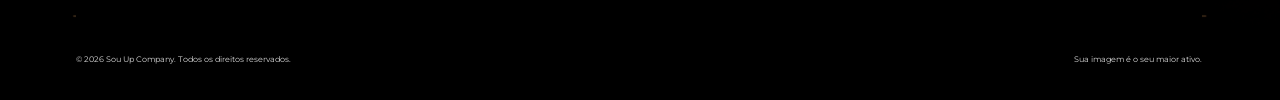
==== commit a841301b: "Add files via upload" ====
--- a/index.html
+++ b/index.html
@@ -8,15 +8,15 @@
   <title>Darcísio Fischer | Visagista — Código da Imagem</title>
   <link rel="preconnect" href="https://fonts.googleapis.com">
   <link rel="preconnect" href="https://fonts.gstatic.com" crossorigin>
-  <link href="https://fonts.googleapis.com/css2?family=Bodoni+Moda:opsz,wght@6..96,500;6..96,600;6..96,700&family=Lexend:wght@300;400;500;600&family=Montserrat:wght@400;500;600;700&family=Open+Sans:ital,wght@1,400;1,500&display=swap" rel="stylesheet">
+  <link href="https://fonts.googleapis.com/css2?family=Bodoni+Moda:opsz,wght@6..96,500;6..96,600;6..96,700&family=Lora:wght@500;600;700&family=Lexend:wght@300;400;500;600&family=Montserrat:wght@400;500;600;700&family=Open+Sans:ital,wght@1,400;1,500&display=swap" rel="stylesheet">
   <style>
 :root{--gold:#d3af4b;--cream:#fbf8f3;--bg:#000;--gold-fill:linear-gradient(105deg,#af8432 0%,#f4dc7e 38%,#d2a544 73%,#90703a 100%)}
-*{box-sizing:border-box}html{scroll-behavior:smooth}body{margin:0;background:#000;color:var(--cream);font-family:'Lexend',sans-serif;overflow-x:hidden}button,input{font:inherit}button,a{touch-action:manipulation}button{cursor:pointer}a{color:inherit;text-decoration:none}button:focus-visible,a:focus-visible,summary:focus-visible,input:focus-visible{outline:3px solid #ffdf7c;outline-offset:4px}h1,h2,p{margin:0}h1,h2{font-family:'CalvinoGrandeVarTrial','Bodoni Moda',Georgia,serif;font-weight:700;letter-spacing:-.044em} .gold-gradient{background:var(--gold-fill);background-clip:text;-webkit-background-clip:text;color:transparent}.eyebrow{font-family:Montserrat,sans-serif;font-weight:500;letter-spacing:.32em;color:#dfbd55}.cta-gold{display:inline-flex;align-items:center;justify-content:center;gap:.9em;border:0;border-radius:999px;background:linear-gradient(145deg,#bb933f 1%,#fae477 45%,#eacb62 70%,#a57b35 100%);box-shadow:inset 0 1px 0 #ffed98;color:#060606;font-family:Montserrat,sans-serif;font-weight:650;letter-spacing:.22em;white-space:nowrap;transition:filter .2s,transform .2s}.cta-gold:hover{filter:brightness(1.1);transform:translateY(-1px)}.outline-button{background:transparent;display:inline-flex;align-items:center;justify-content:center;border:1.5px solid #d9b94d;border-radius:999px;color:white;font-family:Montserrat,sans-serif;font-weight:600;letter-spacing:.23em;transition:background .2s}.outline-button:hover{background:#cfa84622}
+*{box-sizing:border-box}html{scroll-behavior:smooth}body{margin:0;background:#000;color:var(--cream);font-family:'Lexend',sans-serif;overflow-x:hidden}button,input{font:inherit}button,a{touch-action:manipulation}button{cursor:pointer}a{color:inherit;text-decoration:none}button:focus-visible,a:focus-visible,summary:focus-visible,input:focus-visible{outline:3px solid #ffdf7c;outline-offset:4px}h1,h2,p{margin:0}h1,h2{font-family:'Lora',Georgia,serif;font-weight:700;letter-spacing:-.044em} .gold-gradient{background:var(--gold-fill);background-clip:text;-webkit-background-clip:text;color:transparent}.eyebrow{font-family:Montserrat,sans-serif;font-weight:500;letter-spacing:.32em;color:#dfbd55}.cta-gold{display:inline-flex;align-items:center;justify-content:center;gap:.9em;border:0;border-radius:999px;background:linear-gradient(145deg,#bb933f 1%,#fae477 45%,#eacb62 70%,#a57b35 100%);box-shadow:inset 0 1px 0 #ffed98;color:#060606;font-family:Montserrat,sans-serif;font-weight:650;letter-spacing:.22em;white-space:nowrap;transition:filter .2s,transform .2s}.cta-gold:hover{filter:brightness(1.1);transform:translateY(-1px)}.outline-button{background:transparent;display:inline-flex;align-items:center;justify-content:center;border:1.5px solid #d9b94d;border-radius:999px;color:white;font-family:Montserrat,sans-serif;font-weight:600;letter-spacing:.23em;transition:background .2s}.outline-button:hover{background:#cfa84622}
 .desktop-page{max-width:1609px;margin:0 auto}.stage{position:relative;width:100%;container-type:inline-size;background:#000}.stage-image{display:block;width:100%;height:auto;user-select:none;pointer-events:none}.stage-one{aspect-ratio:1609 / 2048}.stage-two,.stage-three{aspect-ratio:1601 / 2048}.stage-image{position:absolute;inset:0;width:100%;height:100%}.stage-one .stage-image{object-fit:fill}
 .stage-nav{position:absolute;top:2.15%;left:22.4%;right:21%;display:flex;align-items:center;justify-content:space-between;gap:1.1cqw;z-index:5}.stage-nav a{font:500 1.22cqw Montserrat,sans-serif;white-space:nowrap}.stage-nav a:hover,.stage-nav .active{color:#dfc15c;text-decoration:underline;text-underline-offset:.24em}
 .hero-copy{position:absolute;top:16.5%;left:7.7%;width:50%;z-index:2}.hero-copy h1{font-size:5.16cqw;line-height:1.05;letter-spacing:-.049em;white-space:nowrap}.hero-copy p{font:400 1.68cqw/1.64 Lexend,sans-serif;max-width:49cqw;margin-top:3.9cqw;margin-bottom:2.5cqw}.hero-cta{min-height:5.9cqw;padding:0 3cqw;font-size:1.37cqw}.hero-cta span{font-size:2cqw;letter-spacing:0}.brand-sentence{position:absolute;top:52.85%;left:7.6%;width:85%;text-align:center;white-space:nowrap;font:400 1.06cqw Montserrat,sans-serif;letter-spacing:.58em}.section-anchor{position:absolute;left:0;width:1px;height:1px}.anchor-sobre{top:57.5%}.about-copy{position:absolute;left:38.85%;top:62.7%;width:53.5%;padding:0}.about-copy .eyebrow{font-size:1.8cqw;margin-bottom:2.5cqw}.about-copy h2{font-size:4.9cqw;line-height:1.02;letter-spacing:-.041em}.about-paragraphs{font:italic 1.42cqw/1.64 'Open Sans',sans-serif;margin-top:3cqw}.about-paragraphs p+p{margin-top:2cqw}
 .vis-copy{position:absolute;top:3.1%;left:7.65%;width:57%;}.vis-copy .eyebrow{font-size:1.62cqw;margin-bottom:2cqw}.vis-copy h2{font-size:4.7cqw;line-height:1.04;white-space:nowrap}.vis-carousel{position:absolute;top:4%;left:64.2%;width:31.2%;height:14.7%}.test-anchor{position:absolute;left:0;top:26%;height:1px;width:1px}.test-hotspot{position:absolute;z-index:2;top:44.5%;left:55%;width:26.3%;height:3.8%;background:transparent;border:0;border-radius:10cqw;cursor:pointer}.test-hotspot:hover{box-shadow:0 0 0 2px #fff5c7aa}
-.method-section{position:absolute;top:56.9%;left:7%;width:86%;height:41%;text-align:center}.method-section .eyebrow{font-size:1.6cqw}.method-section h2{font-size:6.4cqw;line-height:1.16;white-space:nowrap}.method-divider{display:flex;align-items:center;justify-content:center;gap:.5cqw;color:#e6ba4f;font-size:1.6cqw}.method-divider span{height:1px;width:8.3cqw;background:#ba9139}.method-subtitle{font:500 2.5cqw/1.2 'CalvinoGrandeVarTrial','Bodoni Moda',Georgia,serif;margin-top:1.2cqw}.method-summary{font:400 1.5cqw/1.5 Lexend,sans-serif;margin-top:.7cqw}.method-carousel{width:88%;margin:2cqw auto 0}.method-button{font-size:1.3cqw;margin-top:1.2cqw;padding:1.48cqw 4.9cqw;min-width:32%}
+.method-section{position:absolute;top:56.9%;left:7%;width:86%;height:41%;text-align:center}.method-section .eyebrow{font-size:1.6cqw}.method-section h2{font-size:6.4cqw;line-height:1.16;white-space:nowrap}.method-divider{display:flex;align-items:center;justify-content:center;gap:.5cqw;color:#e6ba4f;font-size:1.6cqw}.method-divider span{height:1px;width:8.3cqw;background:#ba9139}.method-subtitle{font:500 2.5cqw/1.2 'Lora',Georgia,serif;margin-top:1.2cqw}.method-summary{font:400 1.5cqw/1.5 Lexend,sans-serif;margin-top:.7cqw}.method-carousel{width:88%;margin:2cqw auto 0}.method-button{font-size:1.3cqw;margin-top:1.2cqw;padding:1.48cqw 4.9cqw;min-width:32%}
 .carousel-root{--step:0;--gap:.9cqw;color:white}.carousel-shell{display:flex;align-items:center;gap:1cqw;width:100%;height:100%}.carousel-arrow{flex:0 0 3.5cqw;width:3.5cqw;height:3.5cqw;color:#e8bf4d;background:transparent;border:1.2px solid #d7a744;border-radius:100%;font-size:2cqw;line-height:1;display:grid;place-items:center}.carousel-arrow:hover{background:#c19e3a25}.carousel-viewport{overflow:hidden;flex:1;min-width:0}.carousel-track{display:flex;gap:var(--gap);transition:transform .32s cubic-bezier(.21,.7,.26,1);will-change:transform}.carousel-card{flex:0 0 100%;border:1px solid #bf9438;display:flex;flex-direction:column;align-items:center;justify-content:center;min-width:0;text-align:center;border-radius:.8cqw;padding:1.2cqw .8cqw;min-height:13.7cqw}.carousel-card svg{width:4.2cqw;height:4.2cqw;stroke:#e4ac39;stroke-width:1.8;fill:none;stroke-linecap:round;stroke-linejoin:round}.carousel-card h3{font:500 1.3cqw/1.35 Montserrat,sans-serif;letter-spacing:.08em;color:#efc053;margin:.6cqw 0 .7cqw}.carousel-card p{font:400 1.04cqw/1.42 Lexend,sans-serif;color:#e6e4e1;min-height:3.2em}.vis-carousel .carousel-arrow{border:none;border-radius:0;font-size:3cqw;clip-path:polygon(50% 0,100% 100%,0 100%);display:block;transform:rotate(-90deg)}.vis-carousel .carousel-arrow:first-child{transform:rotate(90deg)}.vis-carousel .carousel-shell{gap:.15cqw}.vis-carousel .carousel-card{border:0;min-height:0;padding:.5cqw .2cqw}.vis-carousel .carousel-card svg{width:4.5cqw;height:4.5cqw}.vis-carousel .carousel-card h3{color:white;letter-spacing:.2em}.vis-carousel .carousel-card p{color:#ddd}.vis-carousel .carousel-arrow{clip-path:none;color:#e2c35a;background:transparent;border:0;border-radius:0;font-size:4cqw}.carousel-dots{display:flex;gap:.8cqw;justify-content:center;margin-top:.6cqw}.carousel-dot{padding:0;border:1.4px solid #e1b743;background:transparent;width:.85cqw;height:.85cqw;border-radius:50%}.carousel-dot.is-active{background:#e9bc4e}.vis-carousel .carousel-dots{margin-top:0}.method-carousel .carousel-shell{gap:.8cqw}.method-carousel .carousel-card{flex-basis:calc((100% - 2 * var(--gap))/3);min-height:15.3cqw;padding:1.5cqw .7cqw}.method-carousel .carousel-card svg{height:4cqw;width:4cqw}.method-carousel .carousel-card h3{font-size:1.15cqw;margin-top:.5cqw}.method-carousel .carousel-card p{font-size:.97cqw}.method-carousel .carousel-arrow{flex-basis:3cqw;width:3cqw;height:3cqw}.method-carousel .carousel-track{--gap:.7cqw}.method-carousel .carousel-dots{margin-top:.8cqw}
 .results-copy{position:absolute;left:7.1%;top:5.55%;width:31%}.results-copy .eyebrow{font-size:1.5cqw;margin-bottom:2.3cqw}.results-copy h2{font-size:4.5cqw;line-height:1.07}.results-copy p:not(.eyebrow){font:400 1.36cqw/1.56 Lexend,sans-serif;margin-top:2cqw;margin-bottom:2.6cqw;max-width:25cqw}.results-copy .outline-button{padding:1.25cqw 2.2cqw;font-size:.9cqw}.contact-copy{position:absolute;left:12%;width:76%;top:37.0%;text-align:center}.contact-copy .eyebrow{font-size:1.4cqw}.contact-copy h2{font-size:4.45cqw;line-height:.99;margin:1.2cqw 0 2cqw}.contact-copy p:not(.eyebrow){font:400 1.34cqw/1.5 Lexend,sans-serif;margin-bottom:2.4cqw}.contact-copy .outline-button{padding:1.2cqw 2.7cqw;font-size:.95cqw}
 .faq-copy{position:absolute;top:60%;left:6.2%;width:58%}.faq-copy .eyebrow{font-size:1.42cqw}.faq-copy h2{font-size:3.9cqw;line-height:1.1;margin:.75cqw 0 1.7cqw}.faq-items{display:grid;gap:.75cqw}.faq-items details{border:1.25px solid #c59b3c;border-radius:.5cqw;overflow:hidden;background:rgba(0,0,0,.65);font-family:Lexend,sans-serif}.faq-items summary{display:flex;align-items:center;justify-content:space-between;gap:1cqw;list-style:none;cursor:pointer;font-size:1.28cqw;min-height:4.25cqw;padding:.8cqw 1.5cqw}.faq-items summary::-webkit-details-marker{display:none}.faq-items summary::after{content:'+';font-size:2.25cqw;color:#e0b646;font-weight:300}.faq-items details[open] summary::after{content:'−'}.faq-items details p{font:400 1.16cqw/1.52 Lexend,sans-serif;color:#ddd;padding:0 1.5cqw 1.2cqw;font-weight:400 !important}
@@ -420,7 +420,7 @@
    ========================================================== */
 .desktop-page h1,.desktop-page h2,.mobile-page h1,.mobile-page h2,
 .method-subtitle,.m-method .method-subtitle {
-  font-family:'Bodoni Moda', Georgia, serif !important;
+  font-family:'Lora', Georgia, serif !important;
   font-weight:600;
   letter-spacing:-.035em;
 }
@@ -556,6 +556,27 @@
     pointer-events:none;
   }
 }
+
+/* 27/10/2026: contato sobre fundo preto limpo, sem assinatura DF embutida na arte. */
+@media(min-width:761px){
+ .stage-three::after{content:"";position:absolute;z-index:2;left:0;right:0;top:30.2%;height:29.1%;background:#000;pointer-events:none}
+ .stage-three .contact-copy{z-index:4}
+}
+/* Títulos em Lora para consistência visual no desktop, mobile e modais. */
+h1,h2,.desktop-page h1,.desktop-page h2,.mobile-page h1,.mobile-page h2,
+.method-subtitle,.m-method .method-subtitle,.lux-dialog h2,
+.stage-one .hero-copy h1{font-family:'Lora',Georgia,serif!important;font-weight:600;letter-spacing:-.038em}
+/* Campos do novo cadastro e aviso de envio, responsivos. */
+#test-intro .test-intro-fields{display:grid;grid-template-columns:1fr 1fr;column-gap:14px;row-gap:6px}
+#test-intro .test-intro-fields label{display:block;min-width:0}
+#test-intro .test-intro-fields input{max-width:100%;min-width:0;color-scheme:dark}
+#test-intro .test-intro-consent{display:flex;align-items:flex-start;gap:10px;margin:13px 0 7px;line-height:1.45;font-size:12px;color:#e0d9ca}
+#test-intro .test-intro-consent input{flex:none;width:17px;height:17px;margin:1px 0 0;accent-color:#d3af4b}
+#test-app .quiz-delivery-status{margin:14px 0;font:400 13px/1.5 Lexend,sans-serif;color:#e6ce90}
+#test-app .quiz-delivery-status.error{color:#f4b5a4}
+#test-app .retry-send{border:1px solid #d3af4b;border-radius:25px;background:#151109;color:#edcd74;padding:9px 16px;margin-top:9px;font-size:12px}
+@media(max-width:560px){#test-intro .test-intro-fields{grid-template-columns:1fr}}
+
 </style>
 
 </head>
@@ -688,7 +709,7 @@
   <section class="m-faq m-pad" id="m-faq"><p class="eyebrow">PERGUNTAS FREQUENTES</p><h2>TIRE SUAS <span class="gold-gradient">DÚVIDAS</span></h2><div class="faq-items"><details name="m-faq"><summary>O que é visagismo?</summary><p>O visagismo considera traços faciais, identidade, personalidade e objetivos para orientar escolhas de imagem.</p></details><details name="m-faq"><summary>Quais os benefícios do visagismo?</summary><p>Ajuda a criar uma imagem mais autêntica, coerente e alinhada aos seus objetivos.</p></details><details name="m-faq"><summary>Como funciona a consultoria?</summary><p>A consultoria começa com uma conversa e uma avaliação personalizada de identidade e objetivos.</p></details><details name="m-faq"><summary>Quanto tempo dura o atendimento?</summary><p>A duração varia conforme a necessidade. Converse com Darcísio para mais detalhes.</p></details><details name="m-faq"><summary>O visagismo atende apenas homens?</summary><p>Não. O atendimento é individual e destinado a mulheres e homens.</p></details></div></section>
   <footer class="m-footer"><div class="m-footer-social"><a href="https://www.instagram.com/darcisiofischervisagista/" target="_blank" rel="noopener noreferrer" aria-label="Instagram de Darcísio Fischer"><svg viewBox="0 0 24 24" width="25" height="25" fill="none" stroke="currentColor" stroke-width="1.75" stroke-linecap="round" stroke-linejoin="round" aria-hidden="true"><rect x="2" y="2" width="20" height="20" rx="5"/><circle cx="12" cy="12" r="4.25"/><circle cx="18" cy="6" r="1" fill="currentColor" stroke="none"/></svg></a><button type="button" data-tiktok aria-label="TikTok — endereço ainda não informado"><svg viewBox="0 0 24 24" width="24" height="24" fill="currentColor" aria-hidden="true"><path d="M15.34 1.5H11.7v14.17a3.05 3.05 0 1 1-2.64-3.03V9.01a6.63 6.63 0 1 0 6.28 6.66V8.17a9.04 9.04 0 0 0 5.13 1.64V6.14a5.5 5.5 0 0 1-5.13-4.64Z"/></svg></button></div><a class="m-footer-brand" href="#m-inicio" aria-label="Darcísio Fischer — Visagista, voltar ao início"><img src="imagens/logo-fischer.png" alt="Darcísio Fischer — Visagista" width="740" height="269" loading="lazy"></a><p>© 2026 Sou Up Company. Todos os direitos reservados.</p><a href="#m-inicio">VOLTAR AO INÍCIO ↑</a></footer>
 </div>
-<!-- Janela local: nenhum dado é enviado, armazenado em servidor ou enviado por e-mail. -->
+<!-- Cadastro e teste: envio pelo Web3Forms somente após autorização e conclusão, quando configurado. -->
 <dialog id="test-dialog" class="lux-dialog"><div class="dialog-frame">
   <button type="button" class="dialog-close" data-close-test aria-label="Fechar teste">×</button>
   <div id="test-app" aria-live="polite"></div>
@@ -697,11 +718,13 @@
 <dialog id="notice-dialog" class="lux-dialog info-dialog"><div class="dialog-frame"><button class="dialog-close" type="button" data-close-notice aria-label="Fechar">×</button><h2>Link ainda não configurado</h2><p>O endereço oficial dessa rede social será adicionado quando for informado.</p><button class="cta-gold" type="button" data-close-notice>ENTENDI</button></div></dialog>
   <script>
 'use strict';
-/** Site estático: não há integração de formulário, envio de dados ou banco de dados. */
+/** Landing estática: resultados enviados via Web3Forms apenas após conclusão e consentimento, se houver chave configurada. */
 const CONFIG = {
   instagramUrl: '', // inserir a URL oficial completa quando informada
   tiktokUrl: '', // inserir a URL oficial completa quando informada
-  whatsapp: '5547988454663'
+  whatsapp: '5547988454663',
+  web3FormsAccessKey: '', // Inserir chave Web3Forms cadastrada em darcisiofischer@gmail.com
+  web3FormsRecipient: 'darcisiofischer@gmail.com' // Apenas referência: destino real é definido pela chave
 };
 const ICONS = {
   brain: `<svg viewBox="0 0 48 48" aria-hidden="true"><path d="M24 8C15 2 8 8 9 16c-8 4-7 15 1 17 0 7 8 11 14 6V8Zm0 0c9-6 16 0 15 8 8 4 7 15-1 17 0 7-8 11-14 6V8Z"/><path d="M14 14c5 0 7 3 7 7m-11 3c5-2 8 1 8 6m6-9h-5m15-7c-5 0-7 3-7 7m11 3c-5-2-8 1-8 6m-6-9h5"/></svg>`,
@@ -790,11 +813,24 @@
 let testState=null;
 const escapeHTML=v=>String(v).replace(/[&<>"']/g,c=>({'&':'&amp;','<':'&lt;','>':'&gt;','"':'&quot;',"'":'&#39;'}[c]));
 function intro(){
- testApp.innerHTML=`<p class="eyebrow">TESTE DE TEMPERAMENTO</p><h2>Conheça seu perfil</h2><p class="quiz-muted">Para descobrir o seu temperamento, basta responder às perguntas abaixo. Responda com sinceridade e volte a cada pergunta sempre que achar necessário.</p><p class="quiz-note">⏱ Tempo estimado: cerca de 5 minutos.</p><h3 style="font-family:'Bodoni Moda',serif;font-size:24px;margin:20px 0 12px">Antes de começar</h3><p class="quiz-muted">Informe seus dados para personalizar o resultado exibido nesta página. Nesta versão, não há envio de dados, e-mail nem armazenamento no site.</p><form id="test-intro" style="margin-top:16px"><label>Nome completo<input name="nome" autocomplete="name" maxlength="100" required></label><label>WhatsApp com DDD<input name="telefone" type="tel" autocomplete="tel" placeholder="(47) 99999-9999" maxlength="18" required></label><label>E-mail<input name="email" type="email" autocomplete="email" maxlength="180" required></label><p class="quiz-note">Seus dados só serão usados temporariamente neste navegador enquanto você realiza o teste.</p><button class="cta-gold" type="submit" style="width:100%">INICIAR O TESTE →</button></form>`;
- testApp.querySelector('form').addEventListener('submit',e=>{
-  e.preventDefault();const fd=new FormData(e.target);const digits=String(fd.get('telefone')).replace(/\D/g,'');
-  if(digits.length<10||digits.length>11){alert('Informe um número de WhatsApp com DDD (10 ou 11 dígitos).');return}
-  testState={name:String(fd.get('nome')).trim(),phone:digits,email:String(fd.get('email')),answers:Array(44).fill(null),index:0};
+ const activeDelivery=Boolean(CONFIG.web3FormsAccessKey.trim());
+ testApp.innerHTML=`<p class="eyebrow">TESTE DE TEMPERAMENTO</p><h2>Conheça seu perfil</h2><p class="quiz-muted">Para descobrir o seu temperamento, basta responder às perguntas abaixo. Responda com sinceridade e volte a cada pergunta sempre que achar necessário.</p><p class="quiz-note">⏱ Tempo estimado: cerca de 5 minutos.</p><h3 style="font-family:'Lora',Georgia,serif;font-size:23px;margin:16px 0 10px">Antes de começar</h3><p class="quiz-muted">Preencha os quatro campos obrigatórios para realizar o teste. O resultado será exibido ao finalizar.</p><form id="test-intro" style="margin-top:12px"><div class="test-intro-fields"><label>Nome completo *<input name="nome" autocomplete="name" maxlength="100" placeholder="Seu nome completo" required></label><label>WhatsApp com DDD *<input name="telefone" type="tel" autocomplete="tel" placeholder="(47) 99999-9999" maxlength="18" inputmode="tel" required></label><label>E-mail *<input name="email" type="email" autocomplete="email" maxlength="180" placeholder="seuemail@exemplo.com" required></label><label>Data de nascimento *<input name="nascimento" type="date" autocomplete="bday" required></label></div><label class="test-intro-consent"><input name="consentimento" type="checkbox" required><span>Estou ciente e autorizo o uso dos meus dados e das respostas para avaliação de temperamento e contato sobre a consultoria. ${activeDelivery?'Ao concluir, as informações serão encaminhadas a Darcísio Fischer através do serviço Web3Forms.':'O envio por e-mail ainda não está habilitado; os dados permanecerão apenas nesta sessão do navegador.'}</span></label><button class="cta-gold" type="submit" style="width:100%">INICIAR O TESTE →</button></form>`;
+ const form=testApp.querySelector('form');
+ const birthday=form.elements.namedItem('nascimento');
+ const dateToday=new Date();
+ const localToday=[dateToday.getFullYear(),String(dateToday.getMonth()+1).padStart(2,'0'),String(dateToday.getDate()).padStart(2,'0')].join('-');
+ birthday.max=localToday;
+ form.addEventListener('submit',e=>{
+  e.preventDefault();
+  const fd=new FormData(form);const digits=String(fd.get('telefone')||'').replace(/\D/g,'');
+  const fullName=String(fd.get('nome')||'').trim().replace(/\s+/g,' ');
+  const email=String(fd.get('email')||'').trim();
+  const dob=String(fd.get('nascimento')||'');
+  if(fullName.length<3){alert('Informe seu nome completo.');return}
+  if(digits.length<10||digits.length>11){alert('Informe um WhatsApp com DDD (10 ou 11 dígitos).');return}
+  if(!/^\d{4}-\d{2}-\d{2}$/.test(dob)||dob>localToday||Number.isNaN(new Date(dob+'T12:00:00').getTime())){alert('Informe uma data de nascimento válida.');return}
+  if(!form.checkValidity()){form.reportValidity();return}
+  testState={name:fullName,phone:digits,email,birthDate:dob,consented:true,answers:Array(44).fill(null),index:0,delivered:false,deliveryInProgress:false};
   renderQuestion();
  });
 }
@@ -805,6 +841,36 @@
  testApp.querySelectorAll('[data-answer]').forEach(b=>b.addEventListener('click',()=>{st.answers[i]=Number(b.dataset.answer);renderQuestion()}));
  testApp.querySelector('[data-quiz-back]').addEventListener('click',()=>{if(st.index>0){st.index--;renderQuestion()}});
  testApp.querySelector('[data-quiz-next]').addEventListener('click',()=>{if(st.answers[i]===null)return;if(st.index<43){st.index++;renderQuestion()}else{renderResult()}});
+}
+async function sendResultToDarcisio(primary,secondary,sums,tied){
+ const st=testState;
+ const status=document.getElementById('quiz-delivery-status');
+ if(!status||!st)return;
+ if(!CONFIG.web3FormsAccessKey.trim()){
+  status.textContent='O resultado foi exibido. O envio automático ao Darcísio ainda não está habilitado; falta configurar a chave Web3Forms.';
+  return;
+ }
+ if(!st.consented||st.delivered||st.deliveryInProgress)return;
+ st.deliveryInProgress=true;status.classList.remove('error');status.textContent='Enviando seus dados e resultado ao Darcísio…';
+ const options=['Discordo totalmente','Discordo parcialmente','Concordo parcialmente','Concordo totalmente'];
+ const detail=QUESTIONS.map((q,i)=>`${i+1}. ${q}\nResposta: ${options[st.answers[i]]}`).join('\n\n');
+ const summary=`Perfil: ${primary} + ${secondary}${tied?' (empate na pontuação principal)':''}\nSanguíneo: ${sums[0]}/33\nMelancólico: ${sums[1]}/33\nColérico: ${sums[2]}/33\nFleumático: ${sums[3]}/33`;
+ const payload={access_key:CONFIG.web3FormsAccessKey.trim(),from_name:'Darcísio Fischer — Teste de Temperamento',subject:`Novo teste de temperamento — ${st.name}`,
+  name:st.name,email:st.email,telefone:st.phone,data_nascimento:st.birthDate,
+  resultado:summary,consentimento:'Sim, autorizado pelo participante no cadastro do teste',respostas:detail,
+  botcheck:false};
+ try{
+  const response=await fetch('https://api.web3forms.com/submit',{method:'POST',headers:{'Content-Type':'application/json','Accept':'application/json'},body:JSON.stringify(payload)});
+  const data=await response.json();
+  if(!response.ok||data.success!==true)throw new Error(data.message||'Não foi possível confirmar o envio.');
+  st.delivered=true;
+  if(document.getElementById('quiz-delivery-status')===status){status.textContent='Dados e resultado encaminhados ao e-mail associado à chave Web3Forms. Confira também o spam, se necessário.';}
+ }catch(err){
+  if(document.getElementById('quiz-delivery-status')===status){
+   status.classList.add('error');status.textContent='Não foi possível confirmar o envio. Seu resultado continua visível. Tente novamente.';
+   const retry=document.createElement('button');retry.className='retry-send';retry.type='button';retry.textContent='TENTAR ENVIO NOVAMENTE';retry.addEventListener('click',()=>{retry.remove();sendResultToDarcisio(primary,secondary,sums,tied)});status.appendChild(document.createElement('br'));status.appendChild(retry);
+  }
+ }finally{st.deliveryInProgress=false}
 }
 function renderResult(){
  const sums=[0,0,0,0];testState.answers.forEach((score,i)=>{sums[Math.floor(i/11)]+=score??0});
@@ -815,8 +881,9 @@
  const scoreRows=order.map((k,i)=>`<div><strong>${['Primário','Secundário','Terciário','Menor pontuação'][i]}</strong>${TYPES[k]} · ${sums[k]}/33 pontos</div>`).join('');
  const message=`Olá, Darcísio! Fiz o teste de temperamento no seu site. Meu perfil indicado foi ${primary} / ${secondary}. Quero saber mais sobre a consultoria completa de imagem.`;
  const url=`https://wa.me/${CONFIG.whatsapp}?text=${encodeURIComponent(message)}`;
- testApp.innerHTML=`<p class="eyebrow">SEU RESULTADO</p><h2>${escapeHTML(testState.name.split(' ')[0])}, conheça seu perfil</h2><p class="quiz-muted">Esta é uma leitura exploratória de tendências comportamentais com base nas respostas informadas.</p><h3 class="quiz-result-title">${primary} + ${secondary}</h3><div class="quiz-result-grid">${scoreRows}</div>${tied?'<p class="quiz-note">Houve empate entre os temperamentos mais pontuados; por isso, não é possível afirmar predominância clara.</p>':''}<div class="result-detail"><h3>Como esse perfil costuma se expressar</h3><p>O perfil ${primary.toLowerCase()} foi o mais pontuado, seguido pelo ${secondary.toLowerCase()}. Essa combinação sugere tendências que podem aparecer de formas diferentes conforme a situação, a experiência e o contexto.</p><h3>Pontos fortes</h3><p>${descriptions.strength}</p><h3>Pontos de atenção</h3><p>${descriptions.care}</p><h3>O que isso pode representar na sua imagem</h3><p>${descriptions.image} A consultoria considera também características individuais, desejos, rotina e objetivos — muito além de um resultado de questionário.</p></div><div class="quiz-result-cta"><h3>Seu temperamento é apenas o começo. Sua imagem pode comunicar quem você é.</h3><p>Conheça a consultoria completa do Método Código da Imagem e descubra como unir sua essência, sua personalidade e seus objetivos em uma presença autêntica.</p><a class="cta-gold" href="${url}" target="_blank" rel="noopener noreferrer">QUERO MINHA CONSULTORIA →</a></div><p class="quiz-note">Resultado informativo, sem finalidade de diagnóstico psicológico.</p>`;
+ testApp.innerHTML=`<p class="eyebrow">SEU RESULTADO</p><h2>${escapeHTML(testState.name.split(' ')[0])}, conheça seu perfil</h2><p class="quiz-muted">Esta é uma leitura exploratória de tendências comportamentais com base nas respostas informadas.</p><h3 class="quiz-result-title">${primary} + ${secondary}</h3><div class="quiz-result-grid">${scoreRows}</div>${tied?'<p class="quiz-note">Houve empate entre os temperamentos mais pontuados; por isso, não é possível afirmar predominância clara.</p>':''}<div class="result-detail"><h3>Como esse perfil costuma se expressar</h3><p>O perfil ${primary.toLowerCase()} foi o mais pontuado, seguido pelo ${secondary.toLowerCase()}. Essa combinação sugere tendências que podem aparecer de formas diferentes conforme a situação, a experiência e o contexto.</p><h3>Pontos fortes</h3><p>${descriptions.strength}</p><h3>Pontos de atenção</h3><p>${descriptions.care}</p><h3>O que isso pode representar na sua imagem</h3><p>${descriptions.image} A consultoria considera também características individuais, desejos, rotina e objetivos — muito além de um resultado de questionário.</p></div><div class="quiz-result-cta"><h3>Seu temperamento é apenas o começo. Sua imagem pode comunicar quem você é.</h3><p>Conheça a consultoria completa do Método Código da Imagem e descubra como unir sua essência, sua personalidade e seus objetivos em uma presença autêntica.</p><a class="cta-gold" href="${url}" target="_blank" rel="noopener noreferrer">QUERO MINHA CONSULTORIA →</a></div><p class="quiz-note">Resultado informativo, sem finalidade de diagnóstico psicológico.</p><p id="quiz-delivery-status" class="quiz-delivery-status" role="status" aria-live="polite"></p>`;
  testApp.scrollIntoView({block:'start'});
+ sendResultToDarcisio(primary,secondary,sums,tied);
 }
 document.querySelectorAll('[data-open-test]').forEach(b=>b.addEventListener('click',()=>{testState=null;intro();testDialog.showModal()}));
 document.querySelector('[data-close-test]').addEventListener('click',()=>testDialog.close());
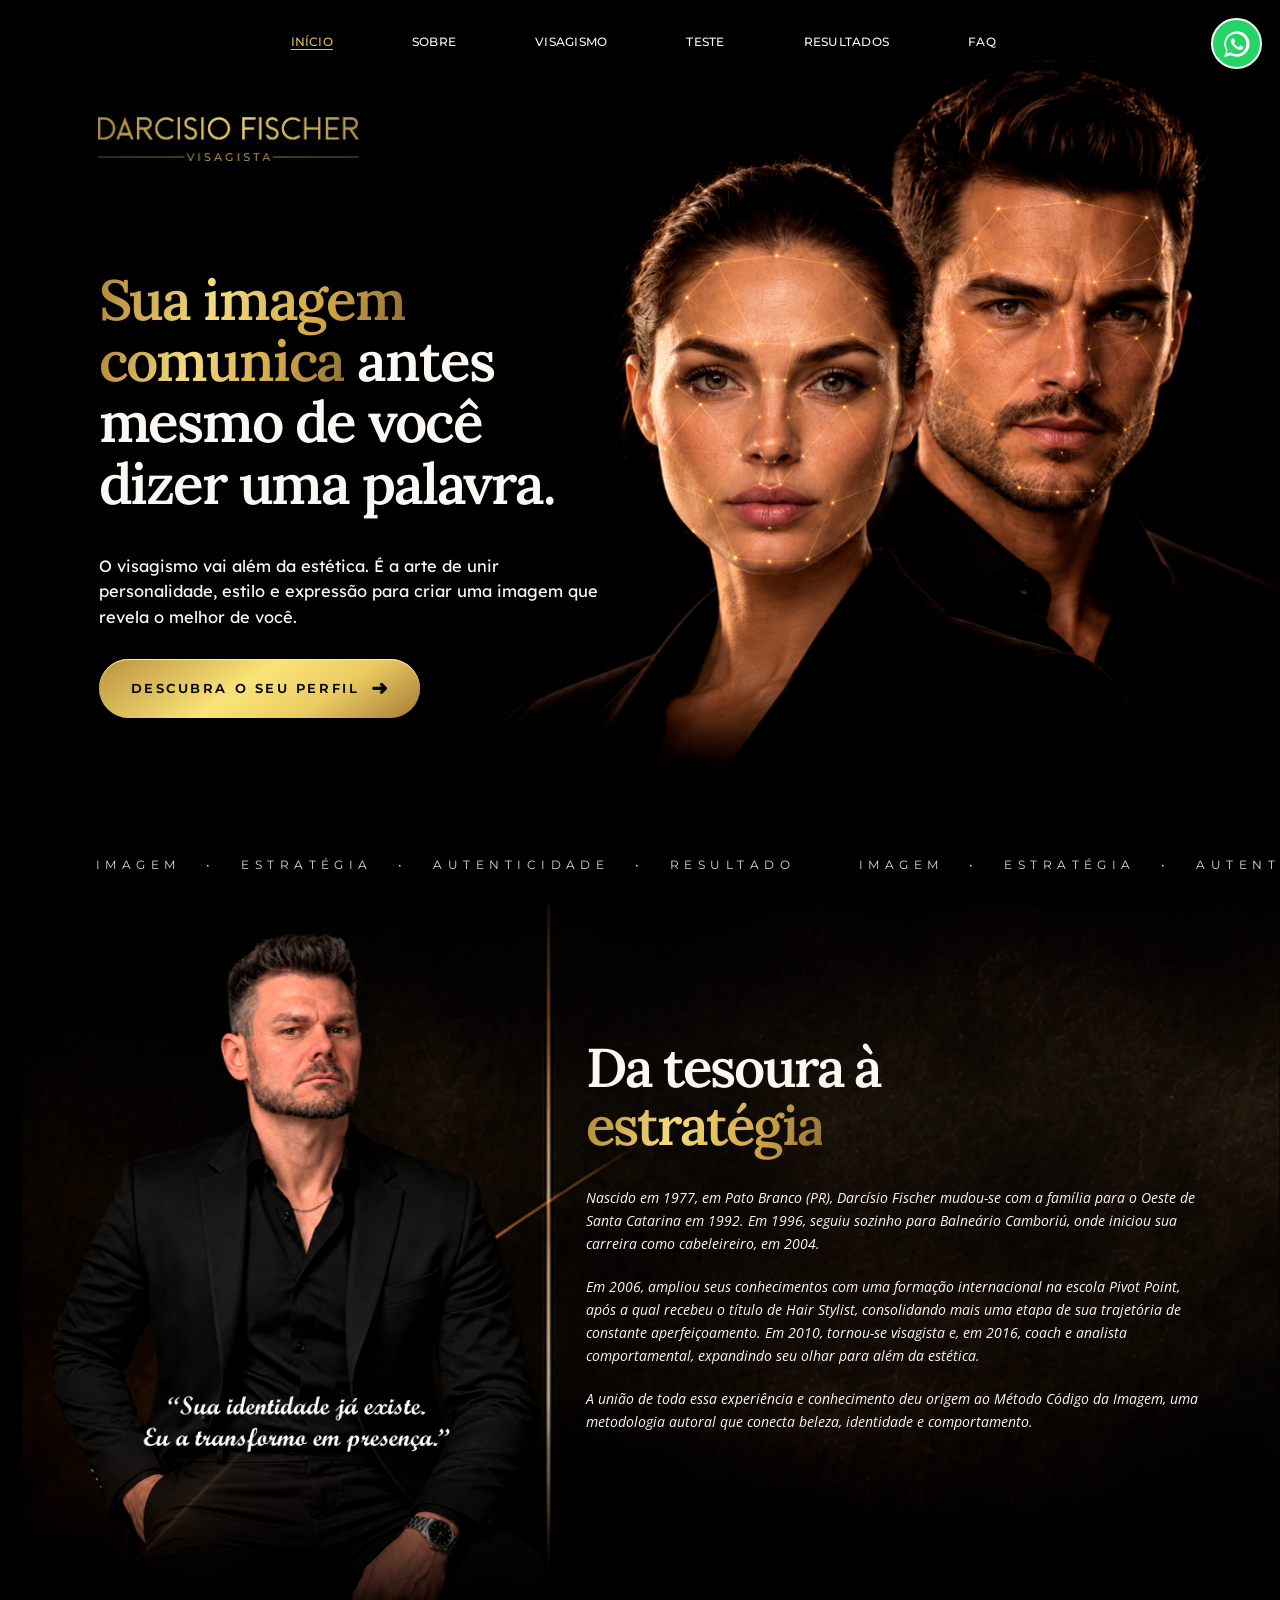
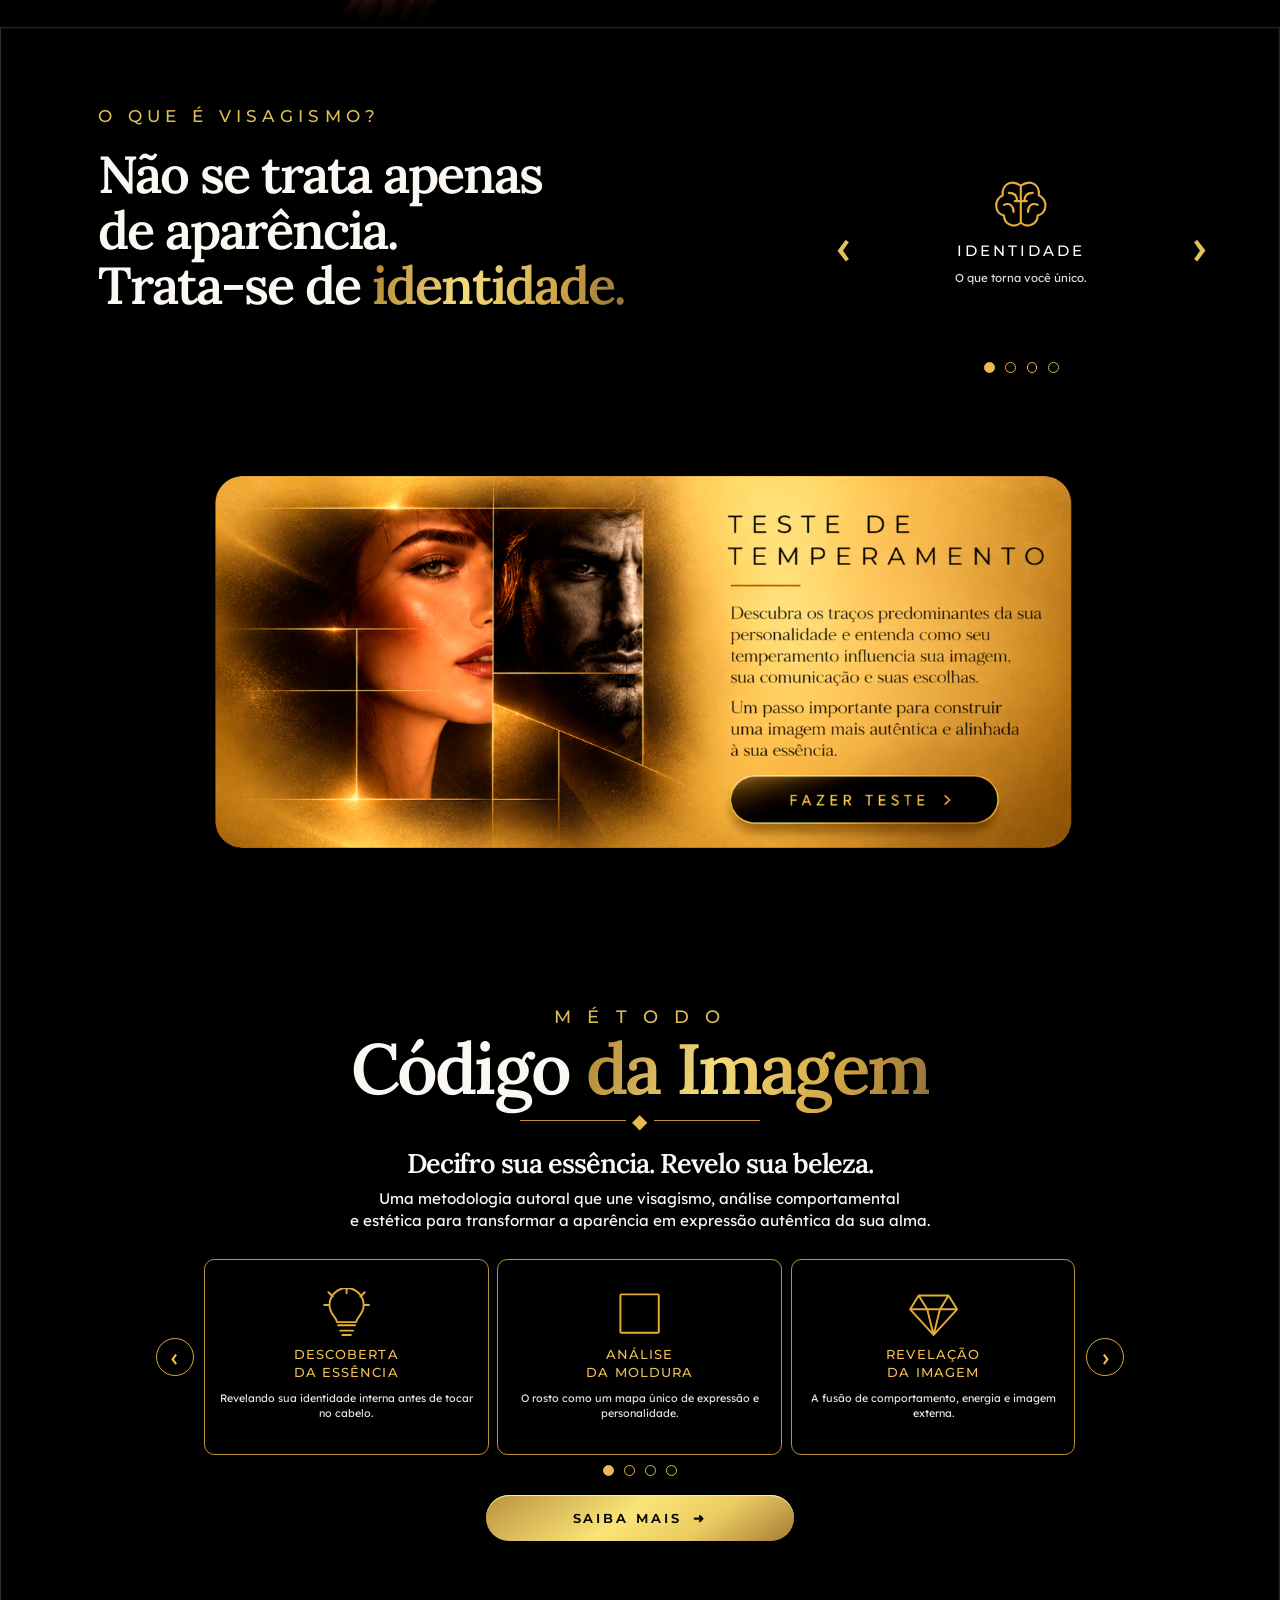
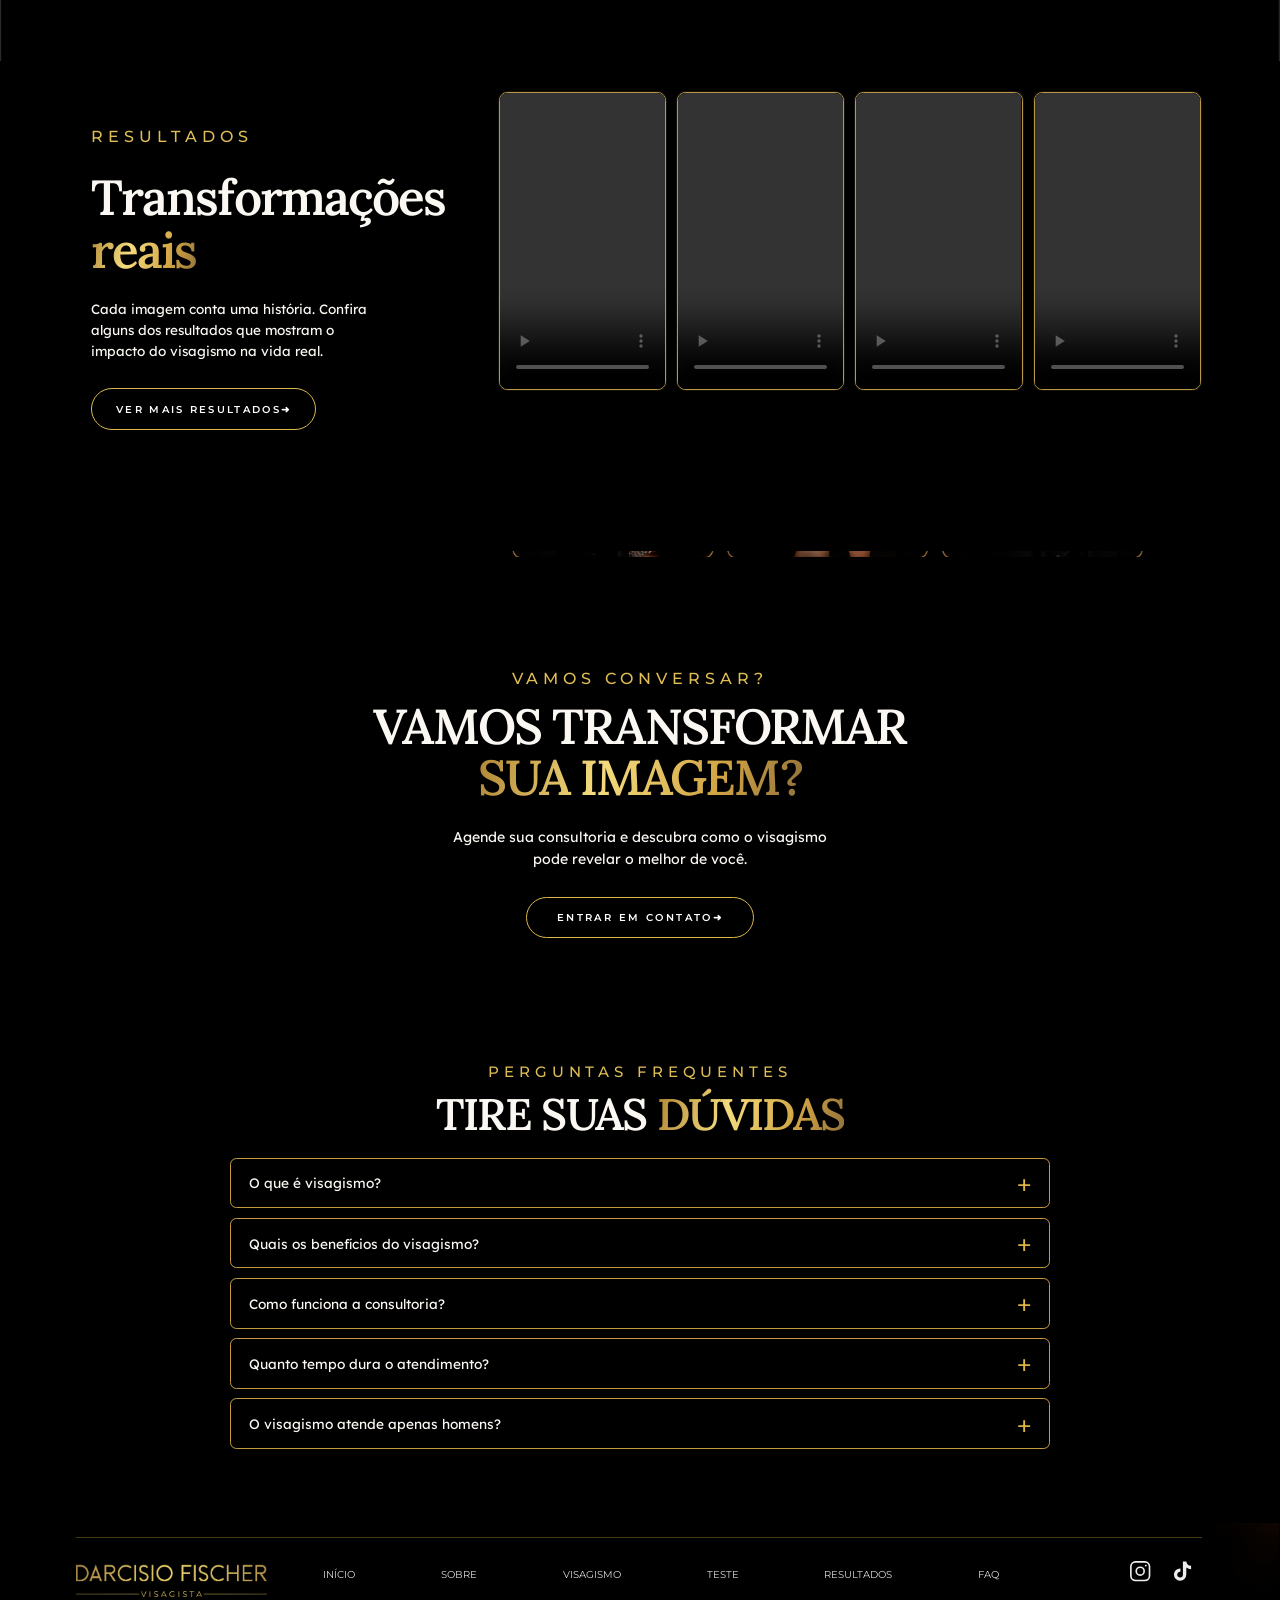
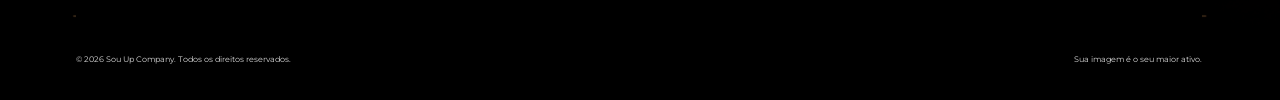
==== commit 1fa57fb8: "Add files via upload" ====
--- a/index.html
+++ b/index.html
@@ -4,6 +4,11 @@
   <meta charset="utf-8">
   <meta name="viewport" content="width=device-width,initial-scale=1">
   <meta name="theme-color" content="#000000">
+  <link rel="icon" href="imagens/foto-perfil-fischer.png" type="image/png" sizes="any">
+  <link rel="apple-touch-icon" href="imagens/foto-perfil-fischer.png">
+  <link rel="manifest" href="manifest.webmanifest">
+  <meta name="apple-mobile-web-app-title" content="Darcísio Fischer">
+  <meta name="application-name" content="Darcísio Fischer">
   <meta name="description" content="Darcísio Fischer, visagista. Conheça o Método Código da Imagem, descubra seu perfil e agende sua consultoria de imagem.">
   <title>Darcísio Fischer | Visagista — Código da Imagem</title>
   <link rel="preconnect" href="https://fonts.googleapis.com">
@@ -577,10 +582,41 @@
 #test-app .retry-send{border:1px solid #d3af4b;border-radius:25px;background:#151109;color:#edcd74;padding:9px 16px;margin-top:9px;font-size:12px}
 @media(max-width:560px){#test-intro .test-intro-fields{grid-template-columns:1fr}}
 
+
+/* Refinamentos pedidos em 27/10/2026: sem alterar demais seções */
+.whatsapp-floating{
+  position:fixed;top:18px;right:18px;z-index:9999;
+  width:51px;height:51px;display:grid;place-items:center;
+  background:#25D366;border:2px solid #f4fff7;
+  border-radius:50%;box-shadow:0 5px 22px rgba(0,0,0,.5);
+  transition:transform .2s ease,box-shadow .2s ease;
+}
+.whatsapp-floating svg{width:32px;height:32px;display:block}
+.whatsapp-floating:hover{transform:scale(1.055);box-shadow:0 7px 25px #0b7b3499}
+@media(min-width:761px){
+  /* Biografia inicia à direita da linha dourada incorporada à arte original. */
+  .stage-one .about-copy{left:45.8%;width:48.3%;top:62.7%;}
+  .stage-one .desktop-about-photo{display:none!important;}
+  .stage-three .reels-desktop-surface{top:1.25%;align-items:flex-start;padding-top:.7cqw;}
+}
+@media(max-width:760px){
+  /* O WhatsApp fica ao lado do menu, sem se sobrepor a ele. */
+  .whatsapp-floating{top:19px;right:79px;width:44px;height:44px}
+  .whatsapp-floating svg{width:28px;height:28px}
+  .m-about .m-photo-quote{display:none!important}
+  /* Como o nome estava duplicado, a história se inicia diretamente pelo título. */
+  .m-about .m-pad{padding-top:5px}
+}
+.reel-video{object-fit:cover;background:#0b0b0b}
+.reel-load-error{font:500 12px/1.5 'Lexend',sans-serif;text-align:center;padding:18px;color:#e7ce83}
 </style>
 
 </head>
 <body data-versao="landing-fischer-duas-fotos-2026-10-27">
+<a class="whatsapp-floating" href="https://wa.me/5547988454663?text=Ol%C3%A1%2C%20Darc%C3%ADsio%21%20Gostaria%20de%20saber%20mais%20sobre%20a%20consultoria." target="_blank" rel="noopener noreferrer" aria-label="Conversar com Darcísio pelo WhatsApp" title="Conversar pelo WhatsApp">
+  <svg xmlns="http://www.w3.org/2000/svg" viewBox="0 0 32 32" role="img" aria-hidden="true"><path fill="#fff" d="M16.03 3.2A12.74 12.74 0 0 0 5.16 22.58L3.2 29l6.6-1.73A12.78 12.78 0 1 0 16.03 3.2Zm0 22.98c-2.17 0-4.3-.59-6.15-1.7l-.44-.26-3.92 1.03 1.05-3.82-.29-.46a10.16 10.16 0 1 1 9.75 5.21Zm5.58-7.6c-.3-.15-1.79-.88-2.07-.98-.27-.1-.47-.15-.67.15-.2.3-.78.98-.96 1.18-.17.2-.35.22-.65.07-.3-.15-1.27-.47-2.43-1.5-.9-.8-1.5-1.79-1.68-2.1-.17-.3-.02-.47.13-.62.14-.14.3-.35.45-.53.15-.18.2-.3.3-.5.1-.2.05-.38-.03-.53-.08-.15-.67-1.64-.93-2.24-.25-.59-.5-.5-.68-.52l-.58-.01c-.2 0-.54.08-.81.38-.28.3-1.06 1.04-1.06 2.52 0 1.48 1.08 2.92 1.24 3.12.15.2 2.12 3.25 5.16 4.56.72.31 1.28.5 1.73.64.73.23 1.38.2 1.91.12.58-.09 1.79-.73 2.04-1.43.25-.7.25-1.31.18-1.43-.08-.13-.28-.2-.58-.35Z"/></svg>
+</a>
+
 <!-- As 3 imagens permanecem no GitHub, sem alterações e sem cópias no ZIP. -->
 <main class="desktop-page" aria-label="Darcísio Fischer - Visagismo">
   <section class="stage stage-one" id="inicio" aria-label="Início e Sobre">
@@ -591,7 +627,7 @@
     <div class="hero-brand-cleanup" aria-hidden="true"></div>
     <a href="#inicio" class="hero-brand" aria-label="Darcísio Fischer — início"><img src="imagens/logo-fischer.png" alt="Darcísio Fischer — Visagista" loading="eager"></a>
     <div class="hero-copy">
-      <h1>Sua imagem <br><span class="gold-gradient">comunica</span> antes<br> mesmo de você<br> dizer uma palavra.</h1>
+      <h1><span class="gold-gradient">Sua imagem</span> <br><span class="gold-gradient">comunica</span> antes<br> mesmo de você<br> dizer uma palavra.</h1>
       <p>O visagismo vai além da estética. É a arte de unir personalidade, estilo e expressão para criar uma imagem que revela o melhor de você.</p>
       <a class="cta-gold hero-cta" href="#teste">DESCUBRA O SEU PERFIL <span aria-hidden="true">➜</span></a>
     </div>
@@ -599,17 +635,12 @@
       <div class="brand-marquee-track" aria-hidden="true"><span>IMAGEM &nbsp; • &nbsp; ESTRATÉGIA &nbsp; • &nbsp; AUTENTICIDADE &nbsp; • &nbsp; RESULTADO</span><span>IMAGEM &nbsp; • &nbsp; ESTRATÉGIA &nbsp; • &nbsp; AUTENTICIDADE &nbsp; • &nbsp; RESULTADO</span><span>IMAGEM &nbsp; • &nbsp; ESTRATÉGIA &nbsp; • &nbsp; AUTENTICIDADE &nbsp; • &nbsp; RESULTADO</span><span>IMAGEM &nbsp; • &nbsp; ESTRATÉGIA &nbsp; • &nbsp; AUTENTICIDADE &nbsp; • &nbsp; RESULTADO</span></div>
     </div>
     <span id="sobre" class="section-anchor anchor-sobre" aria-hidden="true"></span>
-    <div class="desktop-about-photo" aria-label="Retrato do visagista Darcísio Fischer">
-      <img src="imagens/fischer-desktop.png" alt="Darcísio Fischer em retrato, com terno preto" loading="lazy" decoding="async">
-      <blockquote class="desktop-photo-quote">“Sua identidade<br>já existe.<br>Eu a transformo<br>em presença.”</blockquote>
-    </div>
-    <section class="about-copy" aria-label="Sobre Darcísio Fischer">
-      <p class="eyebrow">DARCÍSIO FISCHER</p>
+<section class="about-copy" aria-label="Sobre Darcísio Fischer">
       <h2>Da tesoura à<br><span class="gold-gradient">estratégia</span></h2>
       <div class="about-paragraphs">
         <p>Nascido em 1977, em Pato Branco (PR), Darcísio Fischer mudou-se com a família para o Oeste de Santa Catarina em 1992. Em 1996, seguiu sozinho para Balneário Camboriú, onde iniciou sua carreira como cabeleireiro, em 2004.</p>
         <p>Em 2006, ampliou seus conhecimentos com uma formação internacional na escola Pivot Point, após a qual recebeu o título de <em>Hair Stylist</em>, consolidando mais uma etapa de sua trajetória de constante aperfeiçoamento. Em 2010, tornou-se visagista e, em 2016, coach e analista comportamental, expandindo seu olhar para além da estética.</p>
-        <p>A união de toda essa experiência e conhecimento deu origem ao Método Fischer — Código da Imagem, uma metodologia autoral que conecta beleza, identidade e comportamento.</p>
+        <p>A união de toda essa experiência e conhecimento deu origem ao Método Código da Imagem, uma metodologia autoral que conecta beleza, identidade e comportamento.</p>
       </div>
     </section>
   </section>
@@ -643,10 +674,10 @@
     </section>
     <!-- Vídeos em formato 9:16; prévia obtida do próprio vídeo (0,8 s). -->
     <div class="reels-desktop-surface" aria-label="Quatro vídeos de transformações reais"><div class="reels-desktop-grid">
-      <div class="reel-desktop-card"><video class="reel-video" controls playsinline preload="metadata" data-preview-frame="0.8" data-alt-src="imagens/video-1.mp4" aria-label="Vídeo 1 de 4 — Transformações reais"><source src="imagens/video-1.mp4.mp4#t=0.8" type="video/mp4">Seu navegador não suporta vídeos. <a href="imagens/video-1.mp4.mp4">Abrir vídeo 1</a>.</video></div>
-      <div class="reel-desktop-card"><video class="reel-video" controls playsinline preload="metadata" data-preview-frame="0.8" data-alt-src="imagens/video-2.mp4.mp4" aria-label="Vídeo 2 de 4 — Transformações reais"><source src="imagens/video-2.mp4#t=0.8" type="video/mp4">Seu navegador não suporta vídeos. <a href="imagens/video-2.mp4">Abrir vídeo 2</a>.</video></div>
-      <div class="reel-desktop-card"><video class="reel-video" controls playsinline preload="metadata" data-preview-frame="0.8" data-alt-src="imagens/video-3.mp4.mp4" aria-label="Vídeo 3 de 4 — Transformações reais"><source src="imagens/video-3.mp4#t=0.8" type="video/mp4">Seu navegador não suporta vídeos. <a href="imagens/video-3.mp4">Abrir vídeo 3</a>.</video></div>
-      <div class="reel-desktop-card"><video class="reel-video" controls playsinline preload="metadata" data-preview-frame="0.8" data-alt-src="imagens/video-4.mp4.mp4" aria-label="Vídeo 4 de 4 — Transformações reais"><source src="imagens/video-4.mp4#t=0.8" type="video/mp4">Seu navegador não suporta vídeos. <a href="imagens/video-4.mp4">Abrir vídeo 4</a>.</video></div>
+      <div class="reel-desktop-card"><video data-clip-id="1" class="reel-video" controls playsinline preload="metadata" aria-label="Vídeo 1 de 4 — Transformações reais"><source src="imagens/video-1.MP4" type="video/mp4">Seu navegador não suporta vídeo HTML5.</video></div>
+      <div class="reel-desktop-card"><video data-clip-id="2" class="reel-video" controls playsinline preload="metadata" aria-label="Vídeo 2 de 4 — Transformações reais"><source src="imagens/video-2.MOV">Seu navegador não suporta vídeo HTML5.</video></div>
+      <div class="reel-desktop-card"><video data-clip-id="3" class="reel-video" controls playsinline preload="metadata" aria-label="Vídeo 3 de 4 — Transformações reais"><source src="imagens/video-3.mp4" type="video/mp4">Seu navegador não suporta vídeo HTML5.</video></div>
+      <div class="reel-desktop-card"><video data-clip-id="4" class="reel-video" controls playsinline preload="metadata" aria-label="Vídeo 4 de 4 — Transformações reais"><source src="imagens/video-4.mp4" type="video/mp4">Seu navegador não suporta vídeo HTML5.</video></div>
     </div></div>
     <section class="contact-copy" id="contato">
       <p class="eyebrow">VAMOS CONVERSAR?</p>
@@ -682,8 +713,8 @@
     <button class="menu-toggle" type="button" aria-label="Abrir menu" aria-controls="mobile-nav" aria-expanded="false">☰</button>
     <nav id="mobile-nav" class="mobile-nav" hidden><a href="#m-inicio">Início</a><a href="#m-sobre">Sobre</a><a href="#m-visagismo">Visagismo</a><a href="#m-teste">Teste</a><a href="#m-metodo">Método</a><a href="#m-resultados">Resultados</a><a href="#m-faq">FAQ</a></nav>
   </header>
-  <section class="m-hero" id="m-inicio"><div class="m-people" role="img" aria-label="Mulher e homem com marcações faciais"></div><div class="m-pad"><h1>Sua imagem <span class="gold-gradient">comunica</span> antes mesmo de você dizer uma palavra.</h1><p>O visagismo vai além da estética. É a arte de unir personalidade, estilo e expressão para criar uma imagem que revela o melhor de você.</p><a class="cta-gold" href="#m-teste">DESCUBRA O SEU PERFIL ➜</a><div class="m-marquee-band" aria-label="Imagem, estratégia, autenticidade e resultado"><div class="m-marquee-track" aria-hidden="true"><span class="m-marquee-copy">IMAGEM &nbsp; • &nbsp; ESTRATÉGIA &nbsp; • &nbsp; AUTENTICIDADE &nbsp; • &nbsp; RESULTADO &nbsp; • &nbsp; </span><span class="m-marquee-copy">IMAGEM &nbsp; • &nbsp; ESTRATÉGIA &nbsp; • &nbsp; AUTENTICIDADE &nbsp; • &nbsp; RESULTADO &nbsp; • &nbsp; </span></div></div></div></section>
-  <section class="m-about" id="m-sobre"><div class="m-portrait"><img src="imagens/fischer-mobile.png" alt="Retrato de Darcísio Fischer usando terno preto" loading="lazy" decoding="async"><blockquote class="m-photo-quote">“Sua identidade<br>já existe.<br>Eu a transformo<br>em presença.”</blockquote></div><div class="m-pad"><p class="eyebrow">DARCÍSIO FISCHER</p><h2>Da tesoura à <span class="gold-gradient">estratégia</span></h2><div class="m-bio"><p>Nascido em 1977, em Pato Branco (PR), Darcísio Fischer mudou-se com a família para o Oeste de Santa Catarina em 1992. Em 1996, seguiu sozinho para Balneário Camboriú, onde iniciou sua carreira como cabeleireiro, em 2004.</p><p>Em 2006, ampliou seus conhecimentos com uma formação internacional na escola Pivot Point, após a qual recebeu o título de <em>Hair Stylist</em>, consolidando mais uma etapa de sua trajetória de constante aperfeiçoamento. Em 2010, tornou-se visagista e, em 2016, coach e analista comportamental, expandindo seu olhar para além da estética.</p><p>A união de toda essa experiência e conhecimento deu origem ao Método Fischer — Código da Imagem, uma metodologia autoral que conecta beleza, identidade e comportamento.</p></div></div></section>
+  <section class="m-hero" id="m-inicio"><div class="m-people" role="img" aria-label="Mulher e homem com marcações faciais"></div><div class="m-pad"><h1><span class="gold-gradient">Sua imagem</span> <span class="gold-gradient">comunica</span> antes mesmo de você dizer uma palavra.</h1><p>O visagismo vai além da estética. É a arte de unir personalidade, estilo e expressão para criar uma imagem que revela o melhor de você.</p><a class="cta-gold" href="#m-teste">DESCUBRA O SEU PERFIL ➜</a><div class="m-marquee-band" aria-label="Imagem, estratégia, autenticidade e resultado"><div class="m-marquee-track" aria-hidden="true"><span class="m-marquee-copy">IMAGEM &nbsp; • &nbsp; ESTRATÉGIA &nbsp; • &nbsp; AUTENTICIDADE &nbsp; • &nbsp; RESULTADO &nbsp; • &nbsp; </span><span class="m-marquee-copy">IMAGEM &nbsp; • &nbsp; ESTRATÉGIA &nbsp; • &nbsp; AUTENTICIDADE &nbsp; • &nbsp; RESULTADO &nbsp; • &nbsp; </span></div></div></div></section>
+  <section class="m-about" id="m-sobre"><div class="m-portrait"><img src="imagens/fischer-mobile.png" alt="Retrato de Darcísio Fischer usando terno preto" loading="lazy" decoding="async"></div><div class="m-pad"><h2>Da tesoura à <span class="gold-gradient">estratégia</span></h2><div class="m-bio"><p>Nascido em 1977, em Pato Branco (PR), Darcísio Fischer mudou-se com a família para o Oeste de Santa Catarina em 1992. Em 1996, seguiu sozinho para Balneário Camboriú, onde iniciou sua carreira como cabeleireiro, em 2004.</p><p>Em 2006, ampliou seus conhecimentos com uma formação internacional na escola Pivot Point, após a qual recebeu o título de <em>Hair Stylist</em>, consolidando mais uma etapa de sua trajetória de constante aperfeiçoamento. Em 2010, tornou-se visagista e, em 2016, coach e analista comportamental, expandindo seu olhar para além da estética.</p><p>A união de toda essa experiência e conhecimento deu origem ao Método Código da Imagem, uma metodologia autoral que conecta beleza, identidade e comportamento.</p></div></div></section>
   <section class="m-vis m-pad" id="m-visagismo"><p class="eyebrow">O QUE É VISAGISMO?</p><h2>Não se trata apenas de aparência. Trata-se de <span class="gold-gradient">identidade.</span></h2><div class="carousel-root mobile-vis-carousel" data-carousel="visagismo"></div></section>
   <section class="m-test m-pad" id="m-teste">
     <div class="m-test-poster-wrap">
@@ -696,10 +727,10 @@
   <div class="reels-mobile-shell">
     <button type="button" class="reels-mobile-arrow" data-reel-prev aria-label="Vídeo anterior">‹</button>
     <div class="reels-mobile-viewport"><div class="reels-mobile-track">
-      <div class="reels-mobile-slide"><video class="reel-video" controls playsinline preload="metadata" data-preview-frame="0.8" data-alt-src="imagens/video-1.mp4" aria-label="Vídeo 1 de 4 — Transformações reais"><source src="imagens/video-1.mp4.mp4#t=0.8" type="video/mp4">Seu navegador não suporta vídeos. <a href="imagens/video-1.mp4.mp4">Abrir vídeo 1</a>.</video></div>
-      <div class="reels-mobile-slide"><video class="reel-video" controls playsinline preload="metadata" data-preview-frame="0.8" data-alt-src="imagens/video-2.mp4.mp4" aria-label="Vídeo 2 de 4 — Transformações reais"><source src="imagens/video-2.mp4#t=0.8" type="video/mp4">Seu navegador não suporta vídeos. <a href="imagens/video-2.mp4">Abrir vídeo 2</a>.</video></div>
-      <div class="reels-mobile-slide"><video class="reel-video" controls playsinline preload="metadata" data-preview-frame="0.8" data-alt-src="imagens/video-3.mp4.mp4" aria-label="Vídeo 3 de 4 — Transformações reais"><source src="imagens/video-3.mp4#t=0.8" type="video/mp4">Seu navegador não suporta vídeos. <a href="imagens/video-3.mp4">Abrir vídeo 3</a>.</video></div>
-      <div class="reels-mobile-slide"><video class="reel-video" controls playsinline preload="metadata" data-preview-frame="0.8" data-alt-src="imagens/video-4.mp4.mp4" aria-label="Vídeo 4 de 4 — Transformações reais"><source src="imagens/video-4.mp4#t=0.8" type="video/mp4">Seu navegador não suporta vídeos. <a href="imagens/video-4.mp4">Abrir vídeo 4</a>.</video></div>
+      <div class="reels-mobile-slide"><video data-clip-id="1" class="reel-video" controls playsinline preload="metadata" aria-label="Vídeo 1 de 4 — Transformações reais"><source src="imagens/video-1.MP4" type="video/mp4">Seu navegador não suporta vídeo HTML5.</video></div>
+      <div class="reels-mobile-slide"><video data-clip-id="2" class="reel-video" controls playsinline preload="metadata" aria-label="Vídeo 2 de 4 — Transformações reais"><source src="imagens/video-2.MOV">Seu navegador não suporta vídeo HTML5.</video></div>
+      <div class="reels-mobile-slide"><video data-clip-id="3" class="reel-video" controls playsinline preload="metadata" aria-label="Vídeo 3 de 4 — Transformações reais"><source src="imagens/video-3.mp4" type="video/mp4">Seu navegador não suporta vídeo HTML5.</video></div>
+      <div class="reels-mobile-slide"><video data-clip-id="4" class="reel-video" controls playsinline preload="metadata" aria-label="Vídeo 4 de 4 — Transformações reais"><source src="imagens/video-4.mp4" type="video/mp4">Seu navegador não suporta vídeo HTML5.</video></div>
     </div></div>
     <button type="button" class="reels-mobile-arrow" data-reel-next aria-label="Próximo vídeo">›</button>
   </div>
@@ -709,7 +740,7 @@
   <section class="m-faq m-pad" id="m-faq"><p class="eyebrow">PERGUNTAS FREQUENTES</p><h2>TIRE SUAS <span class="gold-gradient">DÚVIDAS</span></h2><div class="faq-items"><details name="m-faq"><summary>O que é visagismo?</summary><p>O visagismo considera traços faciais, identidade, personalidade e objetivos para orientar escolhas de imagem.</p></details><details name="m-faq"><summary>Quais os benefícios do visagismo?</summary><p>Ajuda a criar uma imagem mais autêntica, coerente e alinhada aos seus objetivos.</p></details><details name="m-faq"><summary>Como funciona a consultoria?</summary><p>A consultoria começa com uma conversa e uma avaliação personalizada de identidade e objetivos.</p></details><details name="m-faq"><summary>Quanto tempo dura o atendimento?</summary><p>A duração varia conforme a necessidade. Converse com Darcísio para mais detalhes.</p></details><details name="m-faq"><summary>O visagismo atende apenas homens?</summary><p>Não. O atendimento é individual e destinado a mulheres e homens.</p></details></div></section>
   <footer class="m-footer"><div class="m-footer-social"><a href="https://www.instagram.com/darcisiofischervisagista/" target="_blank" rel="noopener noreferrer" aria-label="Instagram de Darcísio Fischer"><svg viewBox="0 0 24 24" width="25" height="25" fill="none" stroke="currentColor" stroke-width="1.75" stroke-linecap="round" stroke-linejoin="round" aria-hidden="true"><rect x="2" y="2" width="20" height="20" rx="5"/><circle cx="12" cy="12" r="4.25"/><circle cx="18" cy="6" r="1" fill="currentColor" stroke="none"/></svg></a><button type="button" data-tiktok aria-label="TikTok — endereço ainda não informado"><svg viewBox="0 0 24 24" width="24" height="24" fill="currentColor" aria-hidden="true"><path d="M15.34 1.5H11.7v14.17a3.05 3.05 0 1 1-2.64-3.03V9.01a6.63 6.63 0 1 0 6.28 6.66V8.17a9.04 9.04 0 0 0 5.13 1.64V6.14a5.5 5.5 0 0 1-5.13-4.64Z"/></svg></button></div><a class="m-footer-brand" href="#m-inicio" aria-label="Darcísio Fischer — Visagista, voltar ao início"><img src="imagens/logo-fischer.png" alt="Darcísio Fischer — Visagista" width="740" height="269" loading="lazy"></a><p>© 2026 Sou Up Company. Todos os direitos reservados.</p><a href="#m-inicio">VOLTAR AO INÍCIO ↑</a></footer>
 </div>
-<!-- Cadastro e teste: envio pelo Web3Forms somente após autorização e conclusão, quando configurado. -->
+<!-- Cadastro e teste: registro no Google Sheets e e-mail exclusivo para Darcísio via Google Apps Script. -->
 <dialog id="test-dialog" class="lux-dialog"><div class="dialog-frame">
   <button type="button" class="dialog-close" data-close-test aria-label="Fechar teste">×</button>
   <div id="test-app" aria-live="polite"></div>
@@ -718,13 +749,12 @@
 <dialog id="notice-dialog" class="lux-dialog info-dialog"><div class="dialog-frame"><button class="dialog-close" type="button" data-close-notice aria-label="Fechar">×</button><h2>Link ainda não configurado</h2><p>O endereço oficial dessa rede social será adicionado quando for informado.</p><button class="cta-gold" type="button" data-close-notice>ENTENDI</button></div></dialog>
   <script>
 'use strict';
-/** Landing estática: resultados enviados via Web3Forms apenas após conclusão e consentimento, se houver chave configurada. */
+/** Landing estática: resultados e cadastros encaminhados ao Google Apps Script após conclusão e consentimento. */
 const CONFIG = {
   instagramUrl: '', // inserir a URL oficial completa quando informada
   tiktokUrl: '', // inserir a URL oficial completa quando informada
   whatsapp: '5547988454663',
-  web3FormsAccessKey: '', // Inserir chave Web3Forms cadastrada em darcisiofischer@gmail.com
-  web3FormsRecipient: 'darcisiofischer@gmail.com' // Apenas referência: destino real é definido pela chave
+  appsScriptUrl: '' // Insira aqui a URL /exec da implantação do Google Apps Script
 };
 const ICONS = {
   brain: `<svg viewBox="0 0 48 48" aria-hidden="true"><path d="M24 8C15 2 8 8 9 16c-8 4-7 15 1 17 0 7 8 11 14 6V8Zm0 0c9-6 16 0 15 8 8 4 7 15-1 17 0 7-8 11-14 6V8Z"/><path d="M14 14c5 0 7 3 7 7m-11 3c5-2 8 1 8 6m6-9h-5m15-7c-5 0-7 3-7 7m11 3c-5-2-8 1-8 6m-6-9h5"/></svg>`,
@@ -813,8 +843,7 @@
 let testState=null;
 const escapeHTML=v=>String(v).replace(/[&<>"']/g,c=>({'&':'&amp;','<':'&lt;','>':'&gt;','"':'&quot;',"'":'&#39;'}[c]));
 function intro(){
- const activeDelivery=Boolean(CONFIG.web3FormsAccessKey.trim());
- testApp.innerHTML=`<p class="eyebrow">TESTE DE TEMPERAMENTO</p><h2>Conheça seu perfil</h2><p class="quiz-muted">Para descobrir o seu temperamento, basta responder às perguntas abaixo. Responda com sinceridade e volte a cada pergunta sempre que achar necessário.</p><p class="quiz-note">⏱ Tempo estimado: cerca de 5 minutos.</p><h3 style="font-family:'Lora',Georgia,serif;font-size:23px;margin:16px 0 10px">Antes de começar</h3><p class="quiz-muted">Preencha os quatro campos obrigatórios para realizar o teste. O resultado será exibido ao finalizar.</p><form id="test-intro" style="margin-top:12px"><div class="test-intro-fields"><label>Nome completo *<input name="nome" autocomplete="name" maxlength="100" placeholder="Seu nome completo" required></label><label>WhatsApp com DDD *<input name="telefone" type="tel" autocomplete="tel" placeholder="(47) 99999-9999" maxlength="18" inputmode="tel" required></label><label>E-mail *<input name="email" type="email" autocomplete="email" maxlength="180" placeholder="seuemail@exemplo.com" required></label><label>Data de nascimento *<input name="nascimento" type="date" autocomplete="bday" required></label></div><label class="test-intro-consent"><input name="consentimento" type="checkbox" required><span>Estou ciente e autorizo o uso dos meus dados e das respostas para avaliação de temperamento e contato sobre a consultoria. ${activeDelivery?'Ao concluir, as informações serão encaminhadas a Darcísio Fischer através do serviço Web3Forms.':'O envio por e-mail ainda não está habilitado; os dados permanecerão apenas nesta sessão do navegador.'}</span></label><button class="cta-gold" type="submit" style="width:100%">INICIAR O TESTE →</button></form>`;
+ testApp.innerHTML=`<p class="eyebrow">TESTE DE TEMPERAMENTO</p><h2>Conheça seu perfil</h2><p class="quiz-muted">Para descobrir o seu temperamento, basta responder às perguntas abaixo. Responda com sinceridade e volte a cada pergunta sempre que achar necessário.</p><p class="quiz-note">⏱ Tempo estimado: cerca de 5 minutos.</p><h3 style="font-family:'Lora',Georgia,serif;font-size:23px;margin:16px 0 10px">Antes de começar</h3><p class="quiz-muted">Preencha os quatro campos obrigatórios para realizar o teste. O resultado será exibido ao finalizar.</p><form id="test-intro" style="margin-top:12px"><div class="test-intro-fields"><label>Nome completo *<input name="nome" autocomplete="name" maxlength="100" placeholder="Seu nome completo" required></label><label>WhatsApp com DDD *<input name="telefone" type="tel" autocomplete="tel" placeholder="(47) 99999-9999" maxlength="18" inputmode="tel" required></label><label>E-mail *<input name="email" type="email" autocomplete="email" maxlength="180" placeholder="seuemail@exemplo.com" required></label><label>Data de nascimento *<input name="nascimento" type="date" autocomplete="bday" required></label></div><label class="test-intro-consent"><input name="consentimento" type="checkbox" required><span>Estou ciente e autorizo o uso dos meus dados para realizar o teste e atender eventual pedido de consultoria. Os dados não serão vendidos ou compartilhados com terceiros para fins comerciais.</span></label><label class="test-intro-consent"><input name="marketing" type="checkbox"><span>Opcional: autorizo receber contatos sobre consultorias e serviços do Darcísio por WhatsApp ou e-mail.</span></label><button class="cta-gold" type="submit" style="width:100%">INICIAR O TESTE →</button></form>`;
  const form=testApp.querySelector('form');
  const birthday=form.elements.namedItem('nascimento');
  const dateToday=new Date();
@@ -830,7 +859,7 @@
   if(digits.length<10||digits.length>11){alert('Informe um WhatsApp com DDD (10 ou 11 dígitos).');return}
   if(!/^\d{4}-\d{2}-\d{2}$/.test(dob)||dob>localToday||Number.isNaN(new Date(dob+'T12:00:00').getTime())){alert('Informe uma data de nascimento válida.');return}
   if(!form.checkValidity()){form.reportValidity();return}
-  testState={name:fullName,phone:digits,email,birthDate:dob,consented:true,answers:Array(44).fill(null),index:0,delivered:false,deliveryInProgress:false};
+  testState={name:fullName,phone:digits,email,birthDate:dob,consented:true,marketing:fd.get('marketing')==='on',answers:Array(44).fill(null),index:0,submitted:false,deliveryInProgress:false,submissionId:(window.crypto?.randomUUID?.()||String(Date.now())+'-'+Math.random().toString(36).slice(2))};
   renderQuestion();
  });
 }
@@ -842,36 +871,31 @@
  testApp.querySelector('[data-quiz-back]').addEventListener('click',()=>{if(st.index>0){st.index--;renderQuestion()}});
  testApp.querySelector('[data-quiz-next]').addEventListener('click',()=>{if(st.answers[i]===null)return;if(st.index<43){st.index++;renderQuestion()}else{renderResult()}});
 }
-async function sendResultToDarcisio(primary,secondary,sums,tied){
+async function submitResultToSheets(){
  const st=testState;
- const status=document.getElementById('quiz-delivery-status');
- if(!status||!st)return;
- if(!CONFIG.web3FormsAccessKey.trim()){
-  status.textContent='O resultado foi exibido. O envio automático ao Darcísio ainda não está habilitado; falta configurar a chave Web3Forms.';
+ if(!st||!st.consented||st.submitted||st.deliveryInProgress)return;
+ const endpoint=String(CONFIG.appsScriptUrl||'').trim();
+ if(!/^https:\/\/script\.google\.com\/macros\/s\/[^\s]+\/exec(?:\?.*)?$/.test(endpoint)){
+  console.warn('Teste finalizado, mas o endereço /exec do Apps Script ainda precisa ser configurado.');
   return;
  }
- if(!st.consented||st.delivered||st.deliveryInProgress)return;
- st.deliveryInProgress=true;status.classList.remove('error');status.textContent='Enviando seus dados e resultado ao Darcísio…';
- const options=['Discordo totalmente','Discordo parcialmente','Concordo parcialmente','Concordo totalmente'];
- const detail=QUESTIONS.map((q,i)=>`${i+1}. ${q}\nResposta: ${options[st.answers[i]]}`).join('\n\n');
- const summary=`Perfil: ${primary} + ${secondary}${tied?' (empate na pontuação principal)':''}\nSanguíneo: ${sums[0]}/33\nMelancólico: ${sums[1]}/33\nColérico: ${sums[2]}/33\nFleumático: ${sums[3]}/33`;
- const payload={access_key:CONFIG.web3FormsAccessKey.trim(),from_name:'Darcísio Fischer — Teste de Temperamento',subject:`Novo teste de temperamento — ${st.name}`,
-  name:st.name,email:st.email,telefone:st.phone,data_nascimento:st.birthDate,
-  resultado:summary,consentimento:'Sim, autorizado pelo participante no cadastro do teste',respostas:detail,
-  botcheck:false};
+ const dados={
+  nome:st.name,whatsapp:st.phone,email:st.email,dataNascimento:st.birthDate,
+  aceitePrivacidade:st.consented,autorizacaoMarketing:st.marketing,
+  respostas:st.answers.slice(),identificador:st.submissionId,website:''
+ };
+ st.deliveryInProgress=true;
  try{
-  const response=await fetch('https://api.web3forms.com/submit',{method:'POST',headers:{'Content-Type':'application/json','Accept':'application/json'},body:JSON.stringify(payload)});
-  const data=await response.json();
-  if(!response.ok||data.success!==true)throw new Error(data.message||'Não foi possível confirmar o envio.');
-  st.delivered=true;
-  if(document.getElementById('quiz-delivery-status')===status){status.textContent='Dados e resultado encaminhados ao e-mail associado à chave Web3Forms. Confira também o spam, se necessário.';}
- }catch(err){
-  if(document.getElementById('quiz-delivery-status')===status){
-   status.classList.add('error');status.textContent='Não foi possível confirmar o envio. Seu resultado continua visível. Tente novamente.';
-   const retry=document.createElement('button');retry.className='retry-send';retry.type='button';retry.textContent='TENTAR ENVIO NOVAMENTE';retry.addEventListener('click',()=>{retry.remove();sendResultToDarcisio(primary,secondary,sums,tied)});status.appendChild(document.createElement('br'));status.appendChild(retry);
-  }
- }finally{st.deliveryInProgress=false}
-}
+  // No GitHub Pages o Google Apps Script não oferece resposta CORS legível.
+  // O modo no-cors envia o POST; a confirmação real é a linha na planilha.
+  const form=new URLSearchParams();form.set('payload',JSON.stringify(dados));
+  await fetch(endpoint,{method:'POST',mode:'no-cors',body:form});
+  st.submitted=true;
+ }catch(erro){
+  console.error('Não foi possível solicitar o registro do teste no Apps Script:',erro);
+ }finally{st.deliveryInProgress=false;}
+}
+
 function renderResult(){
  const sums=[0,0,0,0];testState.answers.forEach((score,i)=>{sums[Math.floor(i/11)]+=score??0});
  const order=[0,1,2,3].sort((a,b)=>sums[b]-sums[a]||a-b);
@@ -881,9 +905,9 @@
  const scoreRows=order.map((k,i)=>`<div><strong>${['Primário','Secundário','Terciário','Menor pontuação'][i]}</strong>${TYPES[k]} · ${sums[k]}/33 pontos</div>`).join('');
  const message=`Olá, Darcísio! Fiz o teste de temperamento no seu site. Meu perfil indicado foi ${primary} / ${secondary}. Quero saber mais sobre a consultoria completa de imagem.`;
  const url=`https://wa.me/${CONFIG.whatsapp}?text=${encodeURIComponent(message)}`;
- testApp.innerHTML=`<p class="eyebrow">SEU RESULTADO</p><h2>${escapeHTML(testState.name.split(' ')[0])}, conheça seu perfil</h2><p class="quiz-muted">Esta é uma leitura exploratória de tendências comportamentais com base nas respostas informadas.</p><h3 class="quiz-result-title">${primary} + ${secondary}</h3><div class="quiz-result-grid">${scoreRows}</div>${tied?'<p class="quiz-note">Houve empate entre os temperamentos mais pontuados; por isso, não é possível afirmar predominância clara.</p>':''}<div class="result-detail"><h3>Como esse perfil costuma se expressar</h3><p>O perfil ${primary.toLowerCase()} foi o mais pontuado, seguido pelo ${secondary.toLowerCase()}. Essa combinação sugere tendências que podem aparecer de formas diferentes conforme a situação, a experiência e o contexto.</p><h3>Pontos fortes</h3><p>${descriptions.strength}</p><h3>Pontos de atenção</h3><p>${descriptions.care}</p><h3>O que isso pode representar na sua imagem</h3><p>${descriptions.image} A consultoria considera também características individuais, desejos, rotina e objetivos — muito além de um resultado de questionário.</p></div><div class="quiz-result-cta"><h3>Seu temperamento é apenas o começo. Sua imagem pode comunicar quem você é.</h3><p>Conheça a consultoria completa do Método Código da Imagem e descubra como unir sua essência, sua personalidade e seus objetivos em uma presença autêntica.</p><a class="cta-gold" href="${url}" target="_blank" rel="noopener noreferrer">QUERO MINHA CONSULTORIA →</a></div><p class="quiz-note">Resultado informativo, sem finalidade de diagnóstico psicológico.</p><p id="quiz-delivery-status" class="quiz-delivery-status" role="status" aria-live="polite"></p>`;
+ testApp.innerHTML=`<p class="eyebrow">SEU RESULTADO</p><h2>${escapeHTML(testState.name.split(' ')[0])}, conheça seu perfil</h2><p class="quiz-muted">Esta é uma leitura exploratória de tendências comportamentais com base nas respostas informadas.</p><h3 class="quiz-result-title">${primary} + ${secondary}</h3><div class="quiz-result-grid">${scoreRows}</div>${tied?'<p class="quiz-note">Houve empate entre os temperamentos mais pontuados; por isso, não é possível afirmar predominância clara.</p>':''}<div class="result-detail"><h3>Como esse perfil costuma se expressar</h3><p>O perfil ${primary.toLowerCase()} foi o mais pontuado, seguido pelo ${secondary.toLowerCase()}. Essa combinação sugere tendências que podem aparecer de formas diferentes conforme a situação, a experiência e o contexto.</p><h3>Pontos fortes</h3><p>${descriptions.strength}</p><h3>Pontos de atenção</h3><p>${descriptions.care}</p><h3>O que isso pode representar na sua imagem</h3><p>${descriptions.image} A consultoria considera também características individuais, desejos, rotina e objetivos — muito além de um resultado de questionário.</p></div><div class="quiz-result-cta"><h3>Seu temperamento é apenas o começo. Sua imagem pode comunicar quem você é.</h3><p>Conheça a consultoria completa do Método Código da Imagem e descubra como unir sua essência, sua personalidade e seus objetivos em uma presença autêntica.</p><a class="cta-gold" href="${url}" target="_blank" rel="noopener noreferrer">QUERO MINHA CONSULTORIA →</a></div><p class="quiz-note">Resultado informativo, sem finalidade de diagnóstico psicológico.</p>`;
  testApp.scrollIntoView({block:'start'});
- sendResultToDarcisio(primary,secondary,sums,tied);
+ submitResultToSheets();
 }
 document.querySelectorAll('[data-open-test]').forEach(b=>b.addEventListener('click',()=>{testState=null;intro();testDialog.showModal()}));
 document.querySelector('[data-close-test]').addEventListener('click',()=>testDialog.close());
@@ -892,7 +916,7 @@
   </script>
 
 <script>
-/* Apenas a navegação dos vídeos do mobile; o código original do site permanece. */
+/* Player responsivo: usa os nomes reais dos vídeos e tenta extrair capas de seus quadros. */
 (()=>{
   const track=document.querySelector('.reels-mobile-track');
   const pager=document.getElementById('reels-current');
@@ -903,33 +927,75 @@
     active=(active+step+total)%total;
     track.style.transform='translateX(-'+(active*100)+'%)';
     if(pager)pager.textContent=String(active+1);
-    track.querySelectorAll('video').forEach(v=>{if(!v.paused)v.pause()});
+    document.querySelectorAll('.reel-video').forEach(v=>{if(!v.paused)v.pause()});
   }
   document.querySelector('[data-reel-prev]')?.addEventListener('click',()=>go(-1));
   document.querySelector('[data-reel-next]')?.addEventListener('click',()=>go(1));
-  // Seleciona um quadro do próprio MP4 para ser exibido como prévia.
-  // Em alguns iPhones o frame pode depender do carregamento de dados pelo navegador.
-  document.querySelectorAll('video[data-preview-frame]').forEach(v=>{
-    const source=v.querySelector('source');
-    source?.addEventListener('error',()=>{
-      if(v.dataset.alternativeTried==='1'||!v.dataset.altSrc)return;
-      v.dataset.alternativeTried='1';
-      source.src=v.dataset.altSrc+'#t=0.8';
-      v.load();
+  // Arquivos na pasta imagens; variantes antigas mantidas apenas como fallback.
+  const videos=[...document.querySelectorAll('.reel-video[data-clip-id]')];
+  const covers=new Map();
+  videos.forEach(video=>{
+    const id=video.dataset.clipId;
+    const src=video.querySelector('source');
+    if(!src)return;
+    // Respeitar EXATAMENTE o nome e a extensão do GitHub (maiúsculas incluídas).
+    // O segundo arquivo está em MOV; oferecer MP4 como opção caso seja convertido.
+    const options={
+      '1':['imagens/video-1.MP4','imagens/video-1.mp4','imagens/video-1.mp4.mp4'],
+      '2':['imagens/video-2.MOV','imagens/video-2.mp4','imagens/video-2.mp4.mp4'],
+      '3':['imagens/video-3.mp4','imagens/video-3.mp4.mp4'],
+      '4':['imagens/video-4.mp4','imagens/video-4.mp4.mp4']
+    };
+    const candidates=options[id]||[];
+    let candidate=0,hasPlayed=false,coverAttempted=false,hasCover=false;
+    function setVideoFile(filename){
+      src.src=filename;
+      // Sem 'type' no MOV: deixa o navegador tentar detectar os codecs disponíveis.
+      if(/\.mov$/i.test(filename))src.removeAttribute('type');
+      else src.type='video/mp4';
+      video.load();
+    }
+    video.preload='metadata';
+    if(candidates.length)setVideoFile(candidates[0]);
+    const onError=()=>{
+      candidate++;
+      if(candidate<candidates.length){
+        setVideoFile(candidates[candidate]);return;
+      }
+      const card=video.closest('.reel-desktop-card,.reels-mobile-slide');
+      if(card && !card.querySelector('.reel-load-error')){
+        const notice=document.createElement('p');
+        notice.className='reel-load-error';
+        notice.textContent='Vídeo '+id+' indisponível. Confira o arquivo na pasta imagens.';
+        card.append(notice);
+      }
+    };
+    video.addEventListener('error',onError);
+    video.addEventListener('loadedmetadata',()=>{
+      if(covers.has(id)){video.poster=covers.get(id);return}
+      if(hasPlayed||coverAttempted||!Number.isFinite(video.duration)||video.duration<=0.15)return;
+      coverAttempted=true;
+      try{video.currentTime=Math.min(1.1,video.duration/3)}catch(e){}
     });
-    v.addEventListener('loadedmetadata',()=>{
-      if(v.dataset.thumbnailReady==='1')return;
-      v.dataset.thumbnailReady='1';
-      const at=parseFloat(v.dataset.previewFrame||'0.8');
-      if(Number.isFinite(v.duration)&&v.duration>at){
-        try{v.currentTime=at;}catch(e){}
-      }
+    video.addEventListener('seeked',()=>{
+      if(hasPlayed||hasCover||video.videoWidth<=0)return;
+      try{
+        const canvas=document.createElement('canvas');
+        canvas.width=270;canvas.height=480;
+        const context=canvas.getContext('2d');
+        const w=video.videoWidth,h=video.videoHeight,scale=Math.max(270/w,480/h);
+        const sw=270/scale,sh=480/scale;
+        context.drawImage(video,(w-sw)/2,(h-sh)/2,sw,sh,0,0,270,480);
+        const cover=canvas.toDataURL('image/jpeg',.78);
+        covers.set(id,cover);hasCover=true;
+        videos.filter(v=>v.dataset.clipId===id).forEach(v=>v.poster=cover);
+      }catch(e){console.warn('Prévia automática não disponível para o vídeo '+id,e)}
+    });
+    video.addEventListener('play',()=>{
+      hasPlayed=true;
+      videos.forEach(other=>{if(other!==video&&!other.paused)other.pause()});
     });
   });
-  // Evita dois vídeos reproduzindo áudio ao mesmo tempo.
-  document.querySelectorAll('.reel-video').forEach(v=>v.addEventListener('play',()=>{
-    document.querySelectorAll('.reel-video').forEach(other=>{if(other!==v&&!other.paused)other.pause()});
-  }));
 })();
 </script>
 </body></html>
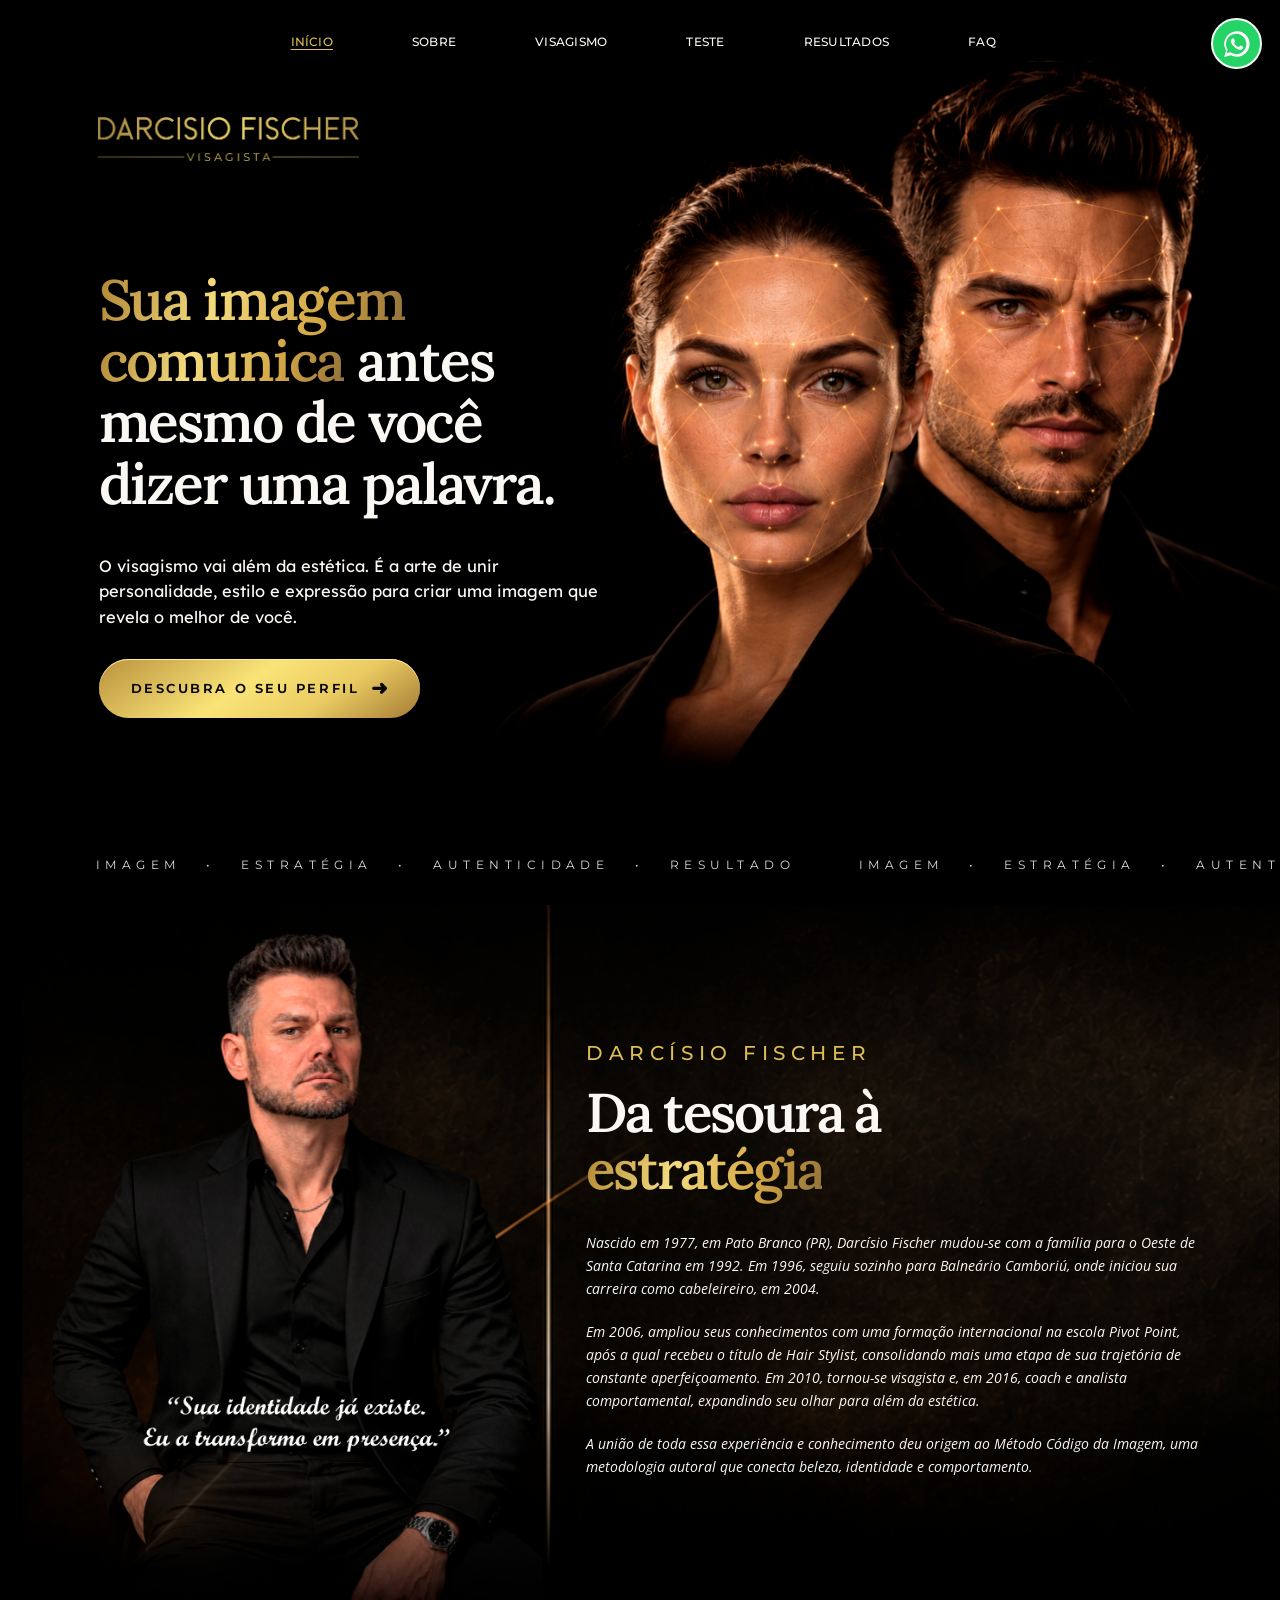
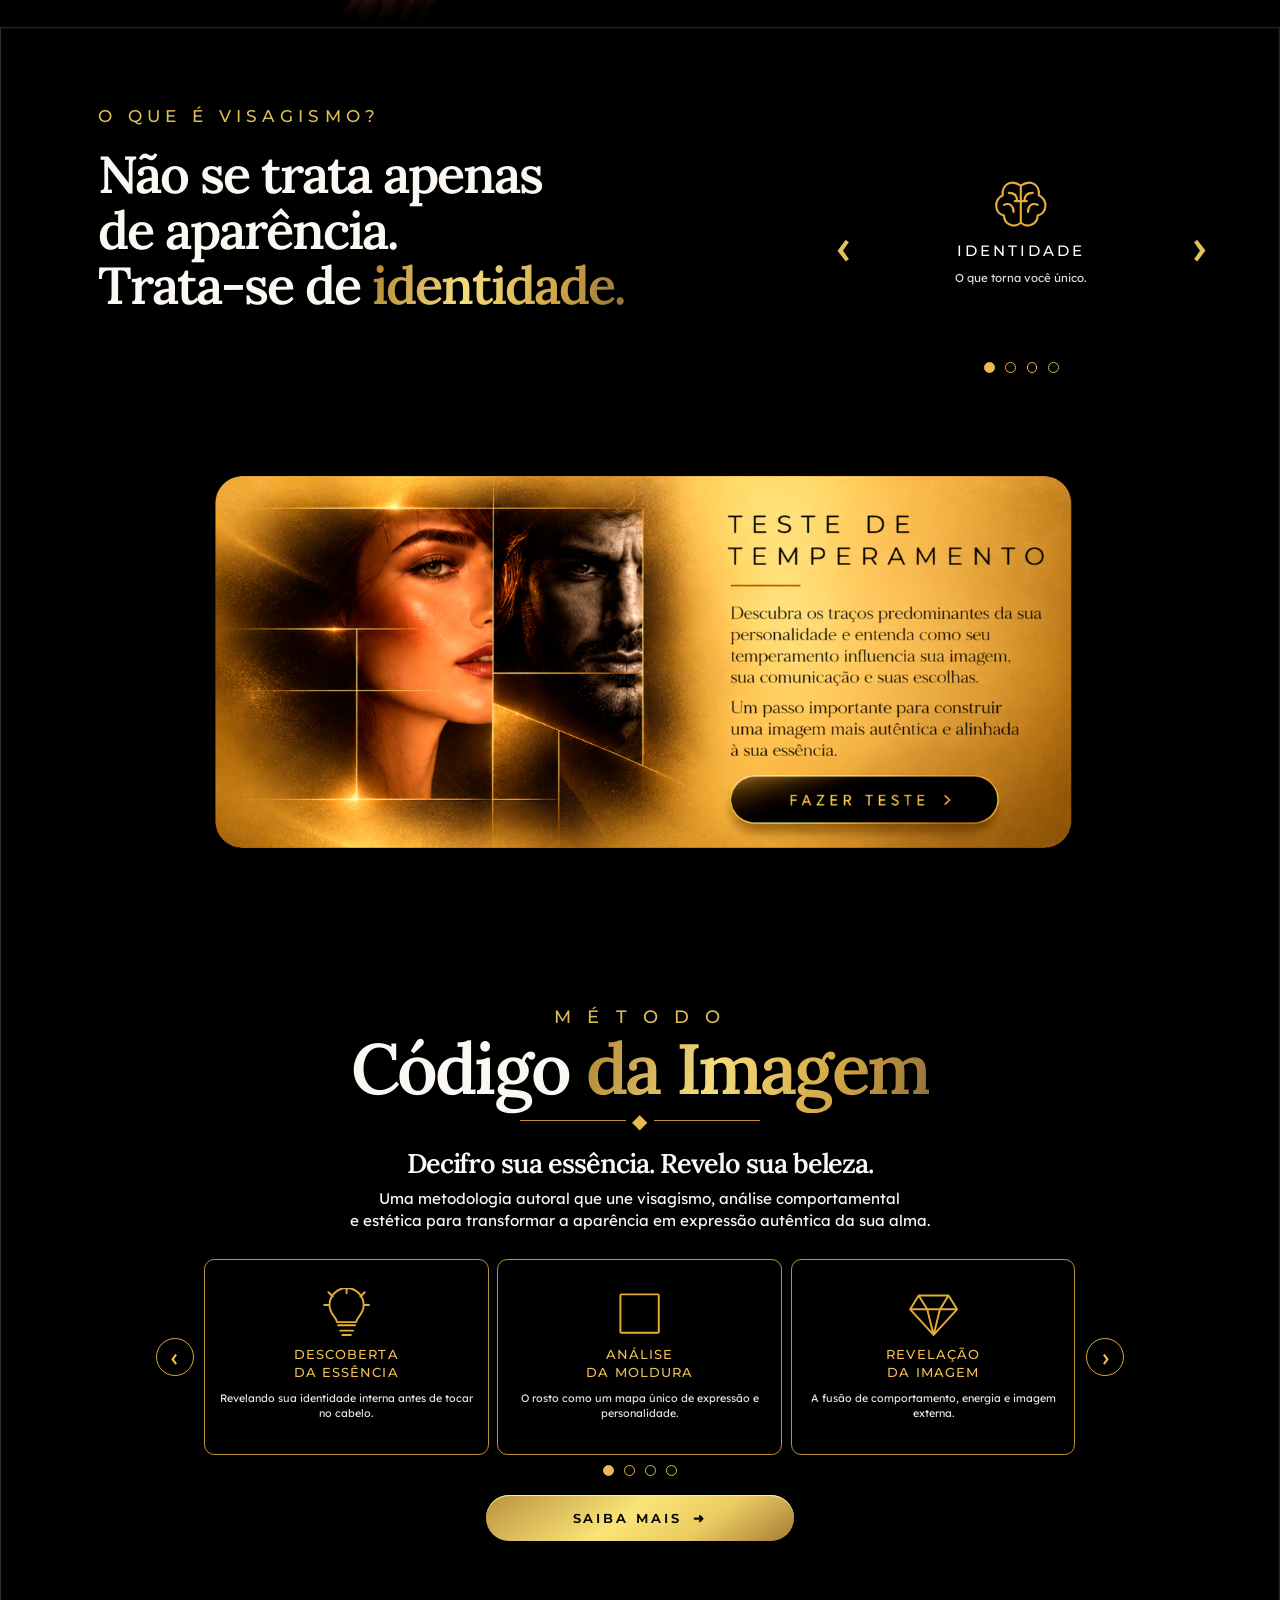
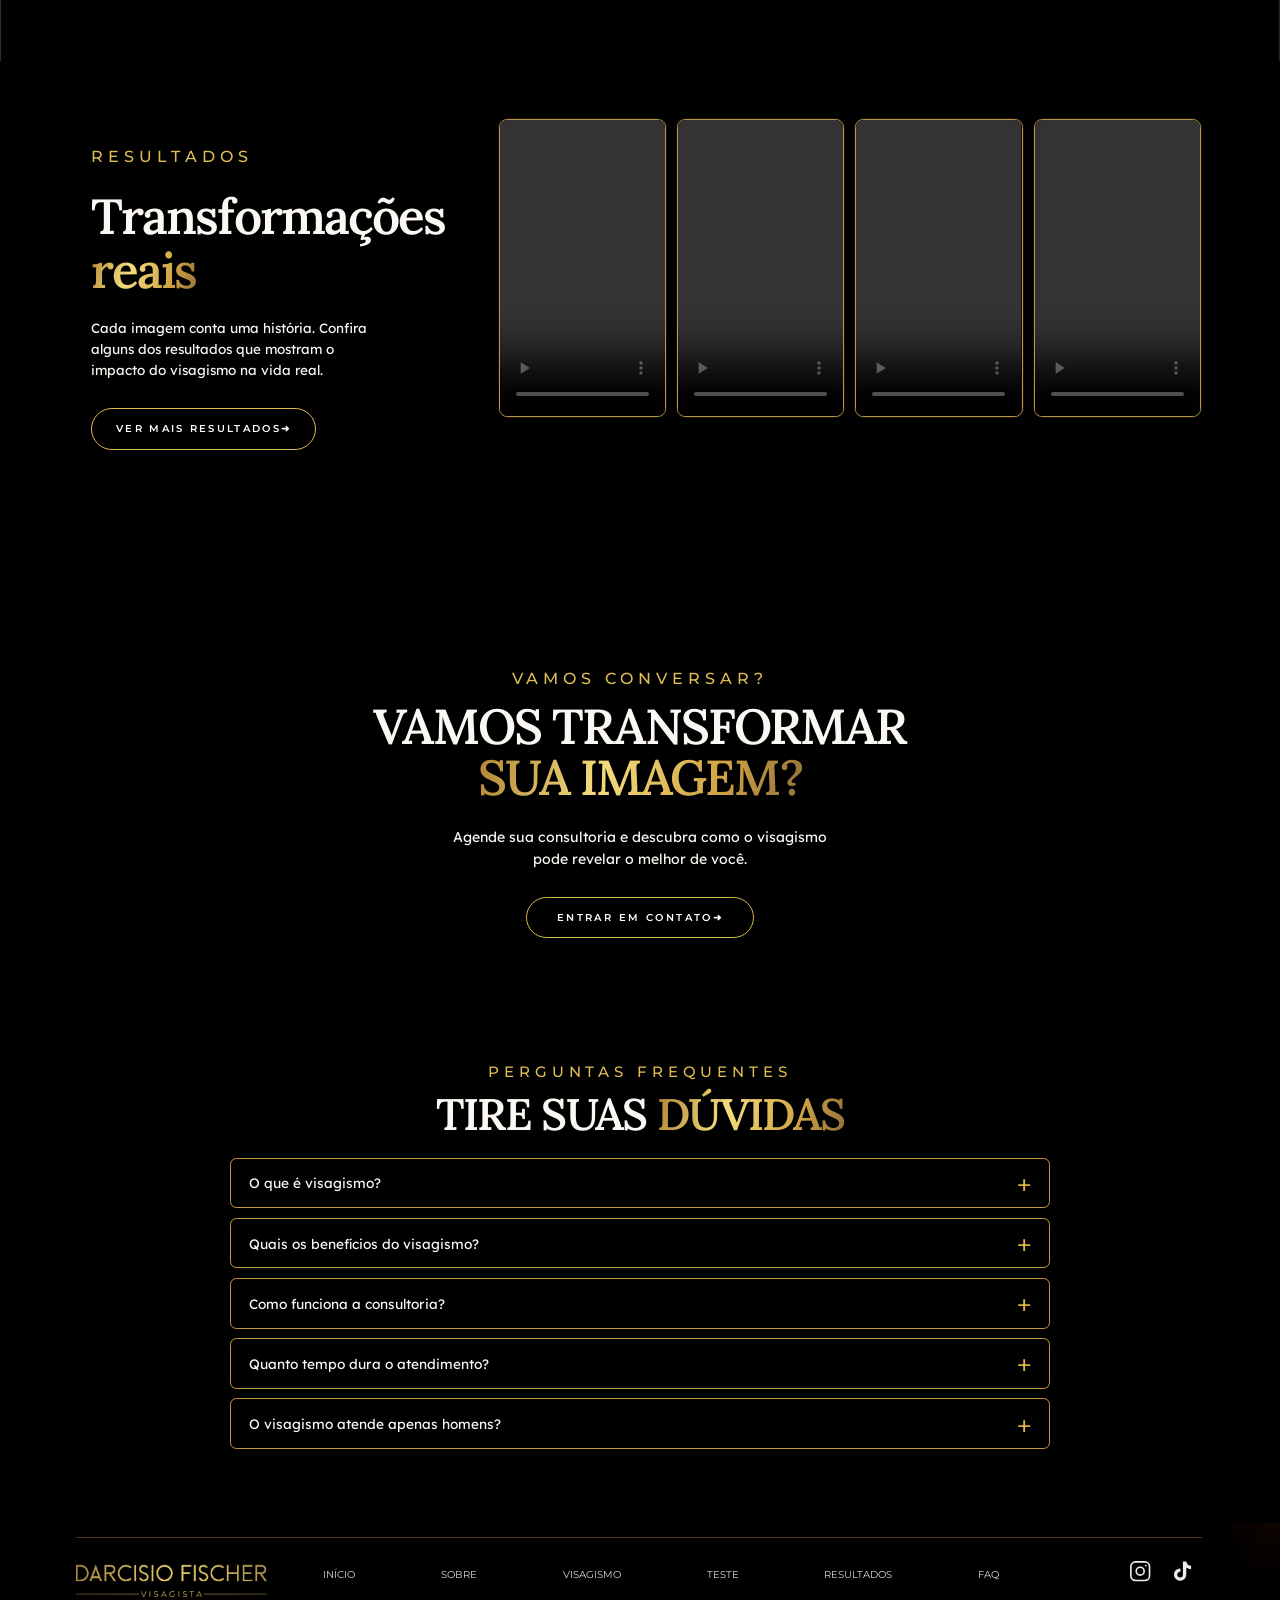
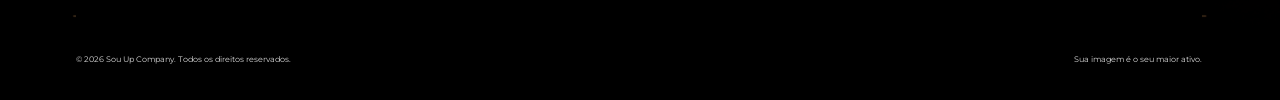
==== commit 91f100dd: "Add files via upload" ====
--- a/index.html
+++ b/index.html
@@ -609,6 +609,36 @@
 }
 .reel-video{object-fit:cover;background:#0b0b0b}
 .reel-load-error{font:500 12px/1.5 'Lexend',sans-serif;text-align:center;padding:18px;color:#e7ce83}
+
+/* 28/10/2026 — AJUSTES PONTUAIS, APENAS DESKTOP
+   A faixa cobre as fotos antigas ainda incorporadas à imagem de fundo.
+   Título e quatro Reels são levemente deslocados para baixo. */
+@media (min-width:761px) {
+  .stage-three .results-background-mask {
+    position:absolute;left:0;top:0;width:100%;height:37.1%;
+    background:#000;z-index:3;pointer-events:none;
+  }
+  .stage-three .results-copy {top:5.1%;z-index:5;}
+  .stage-three .reels-desktop-surface {
+    top:2.8%;height:33.0%;z-index:5;
+    display:flex;align-items:flex-start;justify-content:center;
+    padding-top:.8cqw;background:#000;
+  }
+  /* Devolve o nome ao início da biografia, sem deslocar o título para baixo. */
+  .stage-one .about-copy {top:59.9%;}
+  .stage-one .about-copy > .eyebrow {
+    display:block;font-size:1.55cqw;line-height:1.45;
+    margin-bottom:1.25cqw;letter-spacing:.28em;
+  }
+}
+.reel-desktop-card,.reels-mobile-slide {position:relative;}
+.reel-load-error {
+  position:absolute;left:6%;right:6%;top:36%;margin:0;
+  padding:14px 10px;border-radius:9px;
+  background:rgba(6,6,6,.94);border:1px solid #b99749;
+  font:500 12px/1.5 Lexend,sans-serif;
+  color:#f0d58e;text-align:center;pointer-events:none;
+}
 </style>
 
 </head>
@@ -636,6 +666,7 @@
     </div>
     <span id="sobre" class="section-anchor anchor-sobre" aria-hidden="true"></span>
 <section class="about-copy" aria-label="Sobre Darcísio Fischer">
+      <p class="eyebrow">DARCÍSIO FISCHER</p>
       <h2>Da tesoura à<br><span class="gold-gradient">estratégia</span></h2>
       <div class="about-paragraphs">
         <p>Nascido em 1977, em Pato Branco (PR), Darcísio Fischer mudou-se com a família para o Oeste de Santa Catarina em 1992. Em 1996, seguiu sozinho para Balneário Camboriú, onde iniciou sua carreira como cabeleireiro, em 2004.</p>
@@ -666,6 +697,7 @@
   </section>
   <section class="stage stage-three" aria-label="Resultados, contato e perguntas frequentes">
     <img class="stage-image" src="imagens/secao-4-e-5.png" alt="Fotografias ilustrativas de antes e depois, assinatura dourada e logotipo Darcísio Fischer" width="1601" height="2048" loading="lazy">
+    <div class="results-background-mask" aria-hidden="true"></div>
     <section id="resultados" class="results-copy">
       <p class="eyebrow">RESULTADOS</p>
       <h2>Transformações<br><span class="gold-gradient">reais</span></h2>
@@ -966,7 +998,7 @@
       if(card && !card.querySelector('.reel-load-error')){
         const notice=document.createElement('p');
         notice.className='reel-load-error';
-        notice.textContent='Vídeo '+id+' indisponível. Confira o arquivo na pasta imagens.';
+        notice.textContent='Vídeo '+id+' não pôde ser reproduzido. Verifique o arquivo e exporte em MP4 (H.264), se necessário.';
         card.append(notice);
       }
     };
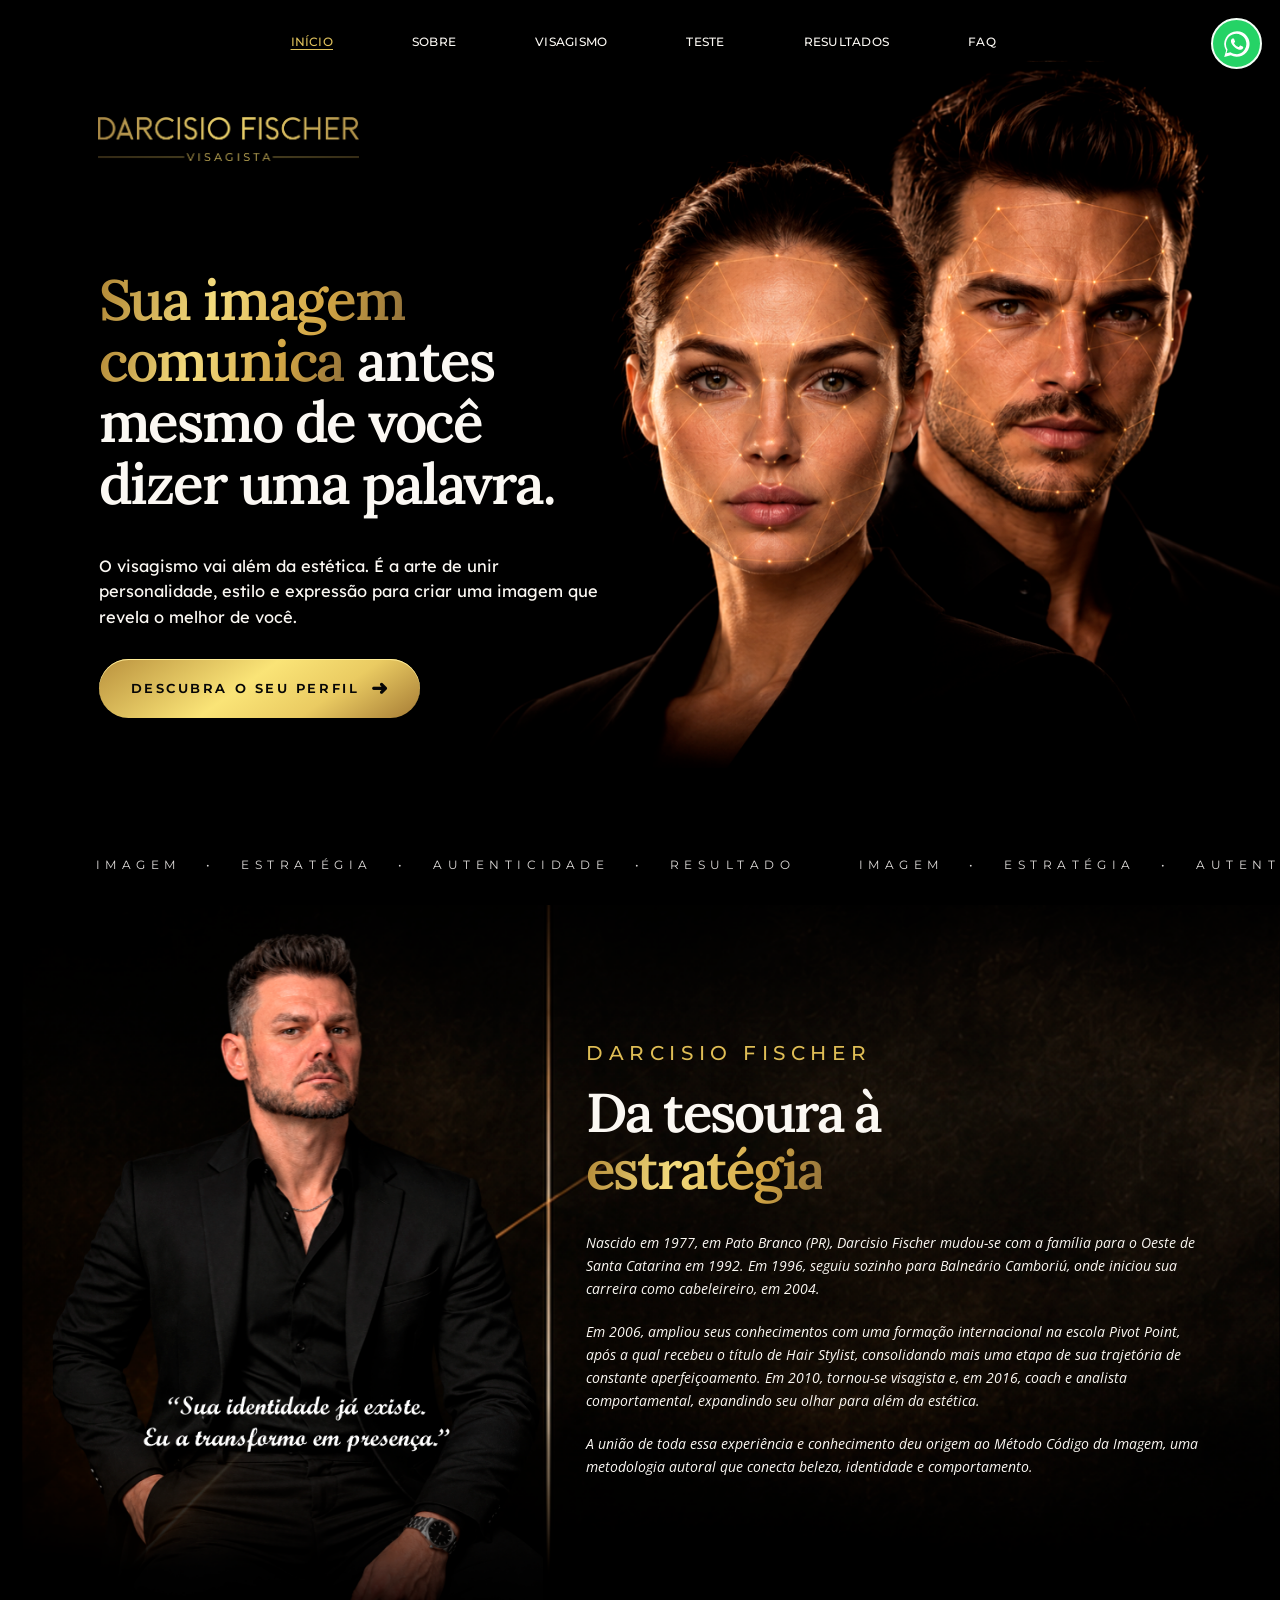
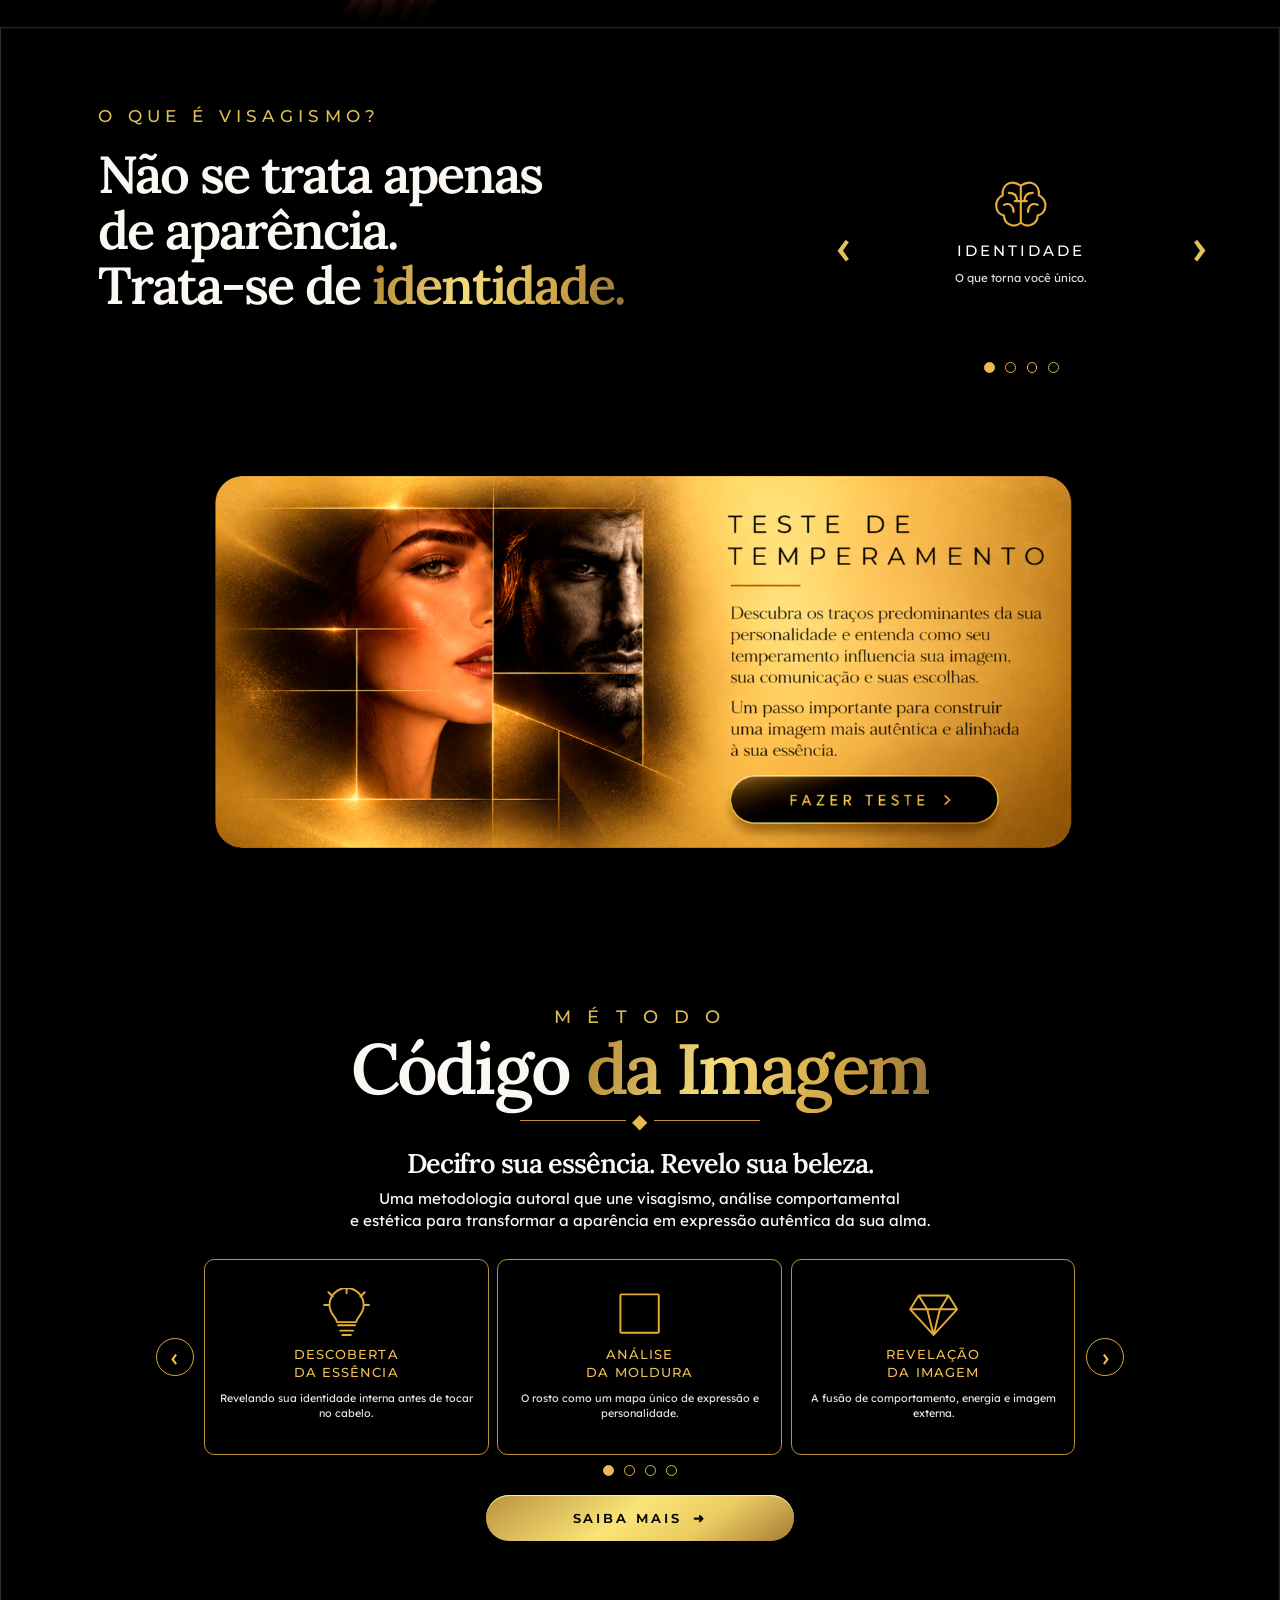
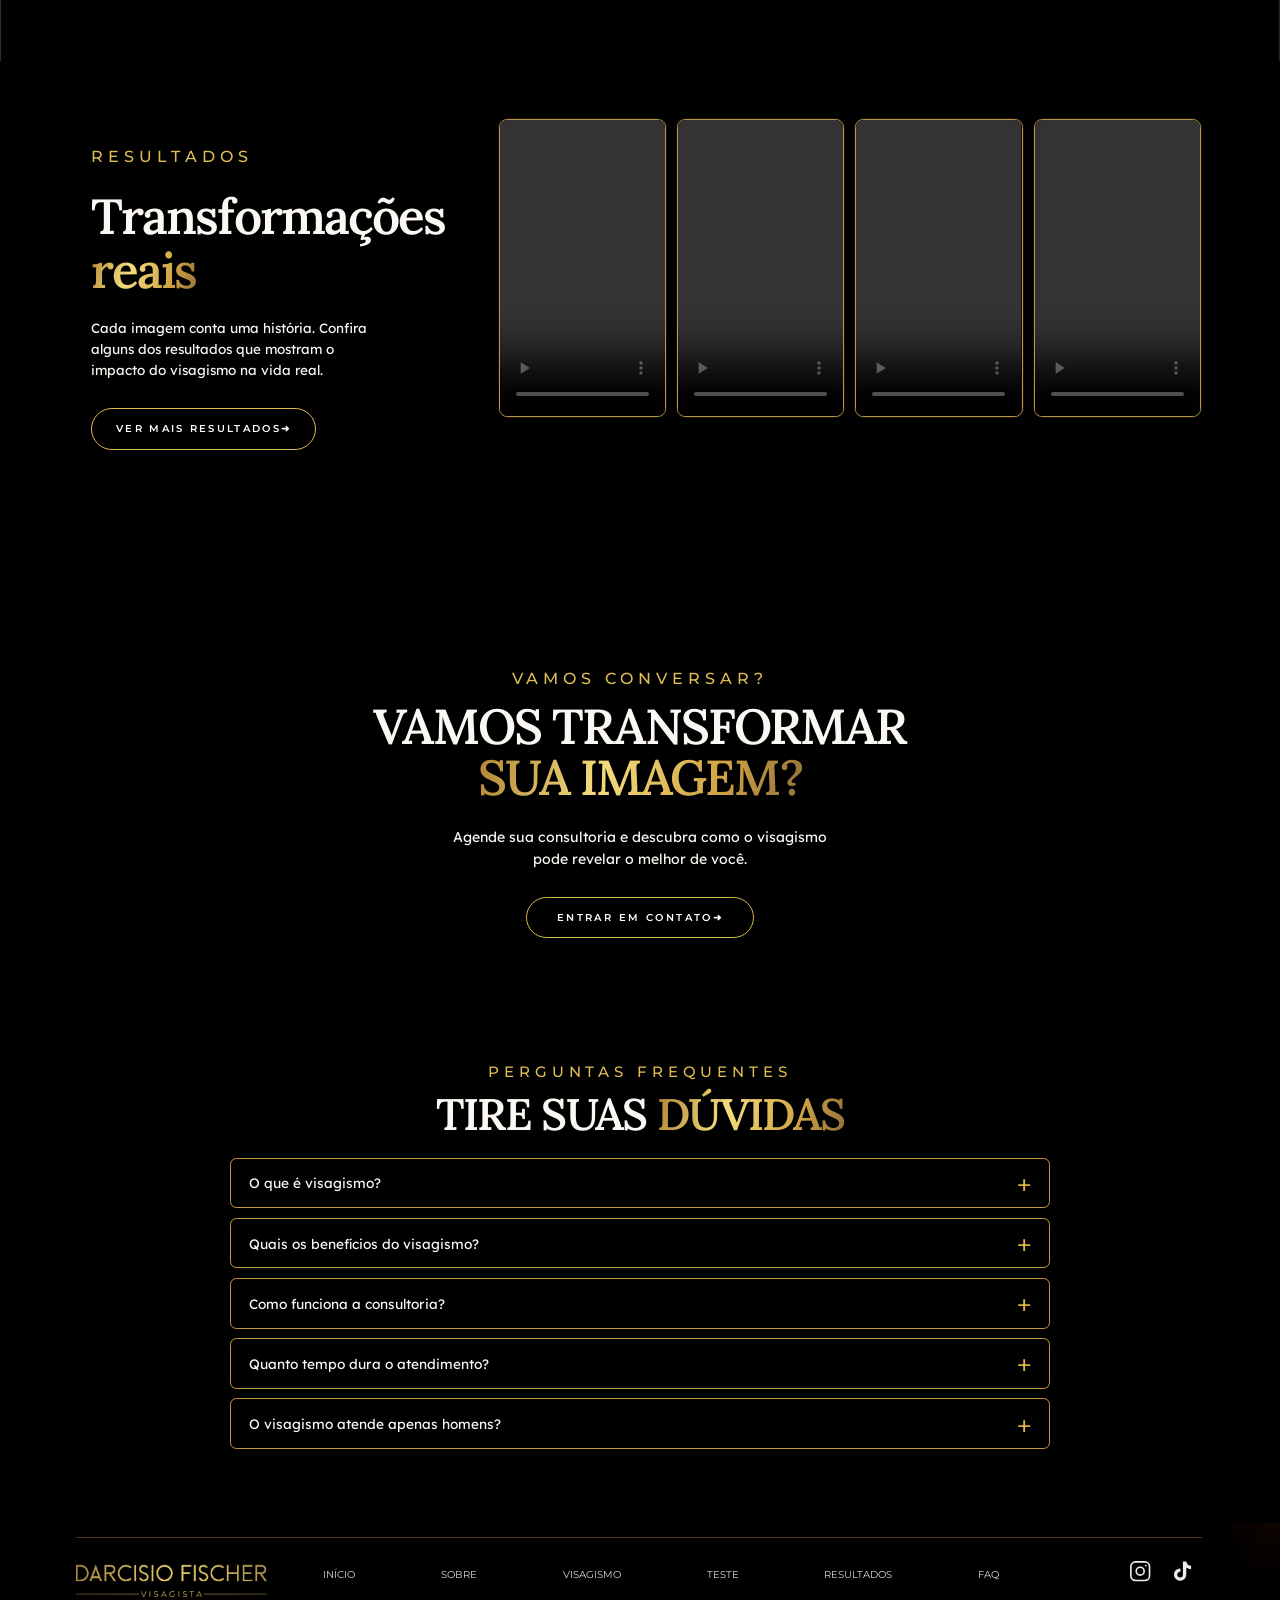
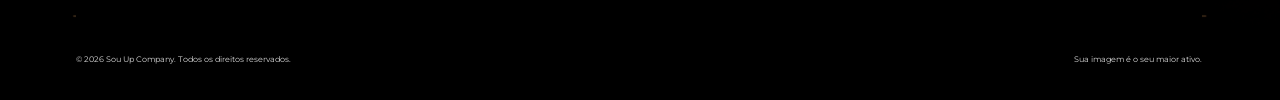
==== commit 77afcb14: "Add files via upload" ====
--- a/index.html
+++ b/index.html
@@ -7,10 +7,10 @@
   <link rel="icon" href="imagens/foto-perfil-fischer.png" type="image/png" sizes="any">
   <link rel="apple-touch-icon" href="imagens/foto-perfil-fischer.png">
   <link rel="manifest" href="manifest.webmanifest">
-  <meta name="apple-mobile-web-app-title" content="Darcísio Fischer">
-  <meta name="application-name" content="Darcísio Fischer">
-  <meta name="description" content="Darcísio Fischer, visagista. Conheça o Método Código da Imagem, descubra seu perfil e agende sua consultoria de imagem.">
-  <title>Darcísio Fischer | Visagista — Código da Imagem</title>
+  <meta name="apple-mobile-web-app-title" content="Darcisio Fischer">
+  <meta name="application-name" content="Darcisio Fischer">
+  <meta name="description" content="Darcisio Fischer, visagista. Conheça o Método Código da Imagem, descubra seu perfil e agende sua consultoria de imagem.">
+  <title>Darcisio Fischer | Visagista — Código da Imagem</title>
   <link rel="preconnect" href="https://fonts.googleapis.com">
   <link rel="preconnect" href="https://fonts.gstatic.com" crossorigin>
   <link href="https://fonts.googleapis.com/css2?family=Bodoni+Moda:opsz,wght@6..96,500;6..96,600;6..96,700&family=Lora:wght@500;600;700&family=Lexend:wght@300;400;500;600&family=Montserrat:wght@400;500;600;700&family=Open+Sans:ital,wght@1,400;1,500&display=swap" rel="stylesheet">
@@ -639,23 +639,53 @@
   font:500 12px/1.5 Lexend,sans-serif;
   color:#f0d58e;text-align:center;pointer-events:none;
 }
+
+/* AJUSTES PONTUAIS MOBILE — 28/10/2026: cabeçalho sem menu hambúrguer,
+   navegação horizontal na primeira dobra e WhatsApp no canto direito. */
+@media (max-width:760px) {
+  .mobile-header {
+    position:relative; top:auto; z-index:3;
+    padding:14px 68px 12px 19px;
+  }
+  #mobile-nav.mobile-nav {
+    position:relative; top:auto; left:auto; right:auto;
+    display:flex; align-items:center; justify-content:space-between;
+    grid-template-columns:none; flex-wrap:nowrap; gap:clamp(2px,.8vw,6px);
+    width:100%; margin:0; padding:10px 8px;
+    background:#050505; border-bottom:1px solid #59461b;
+  }
+  #mobile-nav.mobile-nav a {
+    flex:0 1 auto; min-width:0; padding:4px 1px;
+    border:0; border-radius:0;
+    font:500 clamp(7.5px,2.15vw,10px)/1.3 Montserrat,sans-serif;
+    text-transform:uppercase; white-space:nowrap; letter-spacing:0;
+    color:#edeae4;
+  }
+  #mobile-nav.mobile-nav a:hover,
+  #mobile-nav.mobile-nav a:focus-visible {color:#dfc15c;}
+  .whatsapp-floating {
+    top:12px;right:12px; width:45px;height:45px;
+  }
+  .whatsapp-floating svg {width:29px;height:29px;}
+  .mobile-page > section {scroll-margin-top:12px;}
+}
 </style>
 
 </head>
 <body data-versao="landing-fischer-duas-fotos-2026-10-27">
-<a class="whatsapp-floating" href="https://wa.me/5547988454663?text=Ol%C3%A1%2C%20Darc%C3%ADsio%21%20Gostaria%20de%20saber%20mais%20sobre%20a%20consultoria." target="_blank" rel="noopener noreferrer" aria-label="Conversar com Darcísio pelo WhatsApp" title="Conversar pelo WhatsApp">
+<a class="whatsapp-floating" href="https://wa.me/5547988454663?text=Ol%C3%A1%2C%20Darcisio%21%20Gostaria%20de%20saber%20mais%20sobre%20a%20consultoria." target="_blank" rel="noopener noreferrer" aria-label="Conversar com Darcisio pelo WhatsApp" title="Conversar pelo WhatsApp">
   <svg xmlns="http://www.w3.org/2000/svg" viewBox="0 0 32 32" role="img" aria-hidden="true"><path fill="#fff" d="M16.03 3.2A12.74 12.74 0 0 0 5.16 22.58L3.2 29l6.6-1.73A12.78 12.78 0 1 0 16.03 3.2Zm0 22.98c-2.17 0-4.3-.59-6.15-1.7l-.44-.26-3.92 1.03 1.05-3.82-.29-.46a10.16 10.16 0 1 1 9.75 5.21Zm5.58-7.6c-.3-.15-1.79-.88-2.07-.98-.27-.1-.47-.15-.67.15-.2.3-.78.98-.96 1.18-.17.2-.35.22-.65.07-.3-.15-1.27-.47-2.43-1.5-.9-.8-1.5-1.79-1.68-2.1-.17-.3-.02-.47.13-.62.14-.14.3-.35.45-.53.15-.18.2-.3.3-.5.1-.2.05-.38-.03-.53-.08-.15-.67-1.64-.93-2.24-.25-.59-.5-.5-.68-.52l-.58-.01c-.2 0-.54.08-.81.38-.28.3-1.06 1.04-1.06 2.52 0 1.48 1.08 2.92 1.24 3.12.15.2 2.12 3.25 5.16 4.56.72.31 1.28.5 1.73.64.73.23 1.38.2 1.91.12.58-.09 1.79-.73 2.04-1.43.25-.7.25-1.31.18-1.43-.08-.13-.28-.2-.58-.35Z"/></svg>
 </a>
 
 <!-- As 3 imagens permanecem no GitHub, sem alterações e sem cópias no ZIP. -->
-<main class="desktop-page" aria-label="Darcísio Fischer - Visagismo">
+<main class="desktop-page" aria-label="Darcisio Fischer - Visagismo">
   <section class="stage stage-one" id="inicio" aria-label="Início e Sobre">
-    <img class="stage-image" src="imagens/secao-1-e-2.png" alt="Retratos de duas pessoas com desenho de análise facial e fotografia do visagista Darcísio Fischer" width="1609" height="2048" fetchpriority="high">
+    <img class="stage-image" src="imagens/secao-1-e-2.png" alt="Retratos de duas pessoas com desenho de análise facial e fotografia do visagista Darcisio Fischer" width="1609" height="2048" fetchpriority="high">
     <nav class="stage-nav" aria-label="Navegação principal">
       <a class="active" href="#inicio">INÍCIO</a><a href="#sobre">SOBRE</a><a href="#visagismo">VISAGISMO</a><a href="#teste">TESTE</a><a href="#resultados">RESULTADOS</a><a href="#faq">FAQ</a>
     </nav>
     <div class="hero-brand-cleanup" aria-hidden="true"></div>
-    <a href="#inicio" class="hero-brand" aria-label="Darcísio Fischer — início"><img src="imagens/logo-fischer.png" alt="Darcísio Fischer — Visagista" loading="eager"></a>
+    <a href="#inicio" class="hero-brand" aria-label="Darcisio Fischer — início"><img src="imagens/logo-fischer.png" alt="Darcisio Fischer — Visagista" loading="eager"></a>
     <div class="hero-copy">
       <h1><span class="gold-gradient">Sua imagem</span> <br><span class="gold-gradient">comunica</span> antes<br> mesmo de você<br> dizer uma palavra.</h1>
       <p>O visagismo vai além da estética. É a arte de unir personalidade, estilo e expressão para criar uma imagem que revela o melhor de você.</p>
@@ -665,11 +695,11 @@
       <div class="brand-marquee-track" aria-hidden="true"><span>IMAGEM &nbsp; • &nbsp; ESTRATÉGIA &nbsp; • &nbsp; AUTENTICIDADE &nbsp; • &nbsp; RESULTADO</span><span>IMAGEM &nbsp; • &nbsp; ESTRATÉGIA &nbsp; • &nbsp; AUTENTICIDADE &nbsp; • &nbsp; RESULTADO</span><span>IMAGEM &nbsp; • &nbsp; ESTRATÉGIA &nbsp; • &nbsp; AUTENTICIDADE &nbsp; • &nbsp; RESULTADO</span><span>IMAGEM &nbsp; • &nbsp; ESTRATÉGIA &nbsp; • &nbsp; AUTENTICIDADE &nbsp; • &nbsp; RESULTADO</span></div>
     </div>
     <span id="sobre" class="section-anchor anchor-sobre" aria-hidden="true"></span>
-<section class="about-copy" aria-label="Sobre Darcísio Fischer">
-      <p class="eyebrow">DARCÍSIO FISCHER</p>
+<section class="about-copy" aria-label="Sobre Darcisio Fischer">
+      <p class="eyebrow">DARCISIO FISCHER</p>
       <h2>Da tesoura à<br><span class="gold-gradient">estratégia</span></h2>
       <div class="about-paragraphs">
-        <p>Nascido em 1977, em Pato Branco (PR), Darcísio Fischer mudou-se com a família para o Oeste de Santa Catarina em 1992. Em 1996, seguiu sozinho para Balneário Camboriú, onde iniciou sua carreira como cabeleireiro, em 2004.</p>
+        <p>Nascido em 1977, em Pato Branco (PR), Darcisio Fischer mudou-se com a família para o Oeste de Santa Catarina em 1992. Em 1996, seguiu sozinho para Balneário Camboriú, onde iniciou sua carreira como cabeleireiro, em 2004.</p>
         <p>Em 2006, ampliou seus conhecimentos com uma formação internacional na escola Pivot Point, após a qual recebeu o título de <em>Hair Stylist</em>, consolidando mais uma etapa de sua trajetória de constante aperfeiçoamento. Em 2010, tornou-se visagista e, em 2016, coach e analista comportamental, expandindo seu olhar para além da estética.</p>
         <p>A união de toda essa experiência e conhecimento deu origem ao Método Código da Imagem, uma metodologia autoral que conecta beleza, identidade e comportamento.</p>
       </div>
@@ -696,7 +726,7 @@
     </section>
   </section>
   <section class="stage stage-three" aria-label="Resultados, contato e perguntas frequentes">
-    <img class="stage-image" src="imagens/secao-4-e-5.png" alt="Fotografias ilustrativas de antes e depois, assinatura dourada e logotipo Darcísio Fischer" width="1601" height="2048" loading="lazy">
+    <img class="stage-image" src="imagens/secao-4-e-5.png" alt="Fotografias ilustrativas de antes e depois, assinatura dourada e logotipo Darcisio Fischer" width="1601" height="2048" loading="lazy">
     <div class="results-background-mask" aria-hidden="true"></div>
     <section id="resultados" class="results-copy">
       <p class="eyebrow">RESULTADOS</p>
@@ -715,7 +745,7 @@
       <p class="eyebrow">VAMOS CONVERSAR?</p>
       <h2>VAMOS TRANSFORMAR<br><span class="gold-gradient">SUA IMAGEM?</span></h2>
       <p>Agende sua consultoria e descubra como o visagismo<br>pode revelar o melhor de você.</p>
-      <a class="outline-button" href="https://wa.me/5547988454663?text=Ol%C3%A1%2C%20Darc%C3%ADsio%21%20Gostaria%20de%20saber%20mais%20sobre%20a%20consultoria%20de%20imagem." target="_blank" rel="noopener noreferrer">ENTRAR EM CONTATO <span aria-hidden="true">➜</span></a>
+      <a class="outline-button" href="https://wa.me/5547988454663?text=Ol%C3%A1%2C%20Darcisio%21%20Gostaria%20de%20saber%20mais%20sobre%20a%20consultoria%20de%20imagem." target="_blank" rel="noopener noreferrer">ENTRAR EM CONTATO <span aria-hidden="true">➜</span></a>
     </section>
     <section class="faq-copy" id="faq">
       <p class="eyebrow">PERGUNTAS FREQUENTES</p>
@@ -729,11 +759,11 @@
       </div>
     </section>
     <footer class="stage-footer">
-      <a href="#inicio" class="stage-footer-brand" aria-label="Darcísio Fischer — início"><img src="imagens/logo-fischer.png" alt="Darcísio Fischer Visagista" loading="lazy"></a>
+      <a href="#inicio" class="stage-footer-brand" aria-label="Darcisio Fischer — início"><img src="imagens/logo-fischer.png" alt="Darcisio Fischer Visagista" loading="lazy"></a>
       <nav aria-label="Links do rodapé">
         <a href="#inicio">INÍCIO</a><a href="#sobre">SOBRE</a><a href="#visagismo">VISAGISMO</a><a href="#teste">TESTE</a><a href="#resultados">RESULTADOS</a><a href="#faq">FAQ</a>
       </nav>
-      <div class="stage-social"><a href="https://www.instagram.com/darcisiofischervisagista/" target="_blank" rel="noopener noreferrer" aria-label="Instagram de Darcísio Fischer"><svg viewBox="0 0 24 24" width="25" height="25" fill="none" stroke="currentColor" stroke-width="1.75" stroke-linecap="round" stroke-linejoin="round" aria-hidden="true"><rect x="2" y="2" width="20" height="20" rx="5"/><circle cx="12" cy="12" r="4.25"/><circle cx="18" cy="6" r="1" fill="currentColor" stroke="none"/></svg></a><button type="button" data-tiktok aria-label="TikTok — endereço ainda não informado" title="Link do TikTok pendente"><svg viewBox="0 0 24 24" width="24" height="24" fill="currentColor" aria-hidden="true"><path d="M15.34 1.5H11.7v14.17a3.05 3.05 0 1 1-2.64-3.03V9.01a6.63 6.63 0 1 0 6.28 6.66V8.17a9.04 9.04 0 0 0 5.13 1.64V6.14a5.5 5.5 0 0 1-5.13-4.64Z"/></svg></button></div>
+      <div class="stage-social"><a href="https://www.instagram.com/darcisiofischervisagista/" target="_blank" rel="noopener noreferrer" aria-label="Instagram de Darcisio Fischer"><svg viewBox="0 0 24 24" width="25" height="25" fill="none" stroke="currentColor" stroke-width="1.75" stroke-linecap="round" stroke-linejoin="round" aria-hidden="true"><rect x="2" y="2" width="20" height="20" rx="5"/><circle cx="12" cy="12" r="4.25"/><circle cx="18" cy="6" r="1" fill="currentColor" stroke="none"/></svg></a><button type="button" data-tiktok aria-label="TikTok de Darcisio Fischer" title="TikTok de Darcisio Fischer"><svg viewBox="0 0 24 24" width="24" height="24" fill="currentColor" aria-hidden="true"><path d="M15.34 1.5H11.7v14.17a3.05 3.05 0 1 1-2.64-3.03V9.01a6.63 6.63 0 1 0 6.28 6.66V8.17a9.04 9.04 0 0 0 5.13 1.64V6.14a5.5 5.5 0 0 1-5.13-4.64Z"/></svg></button></div>
       <small>© 2026 Sou Up Company. Todos os direitos reservados.</small><small>Sua imagem é o seu maior ativo.</small>
     </footer>
   </section>
@@ -741,12 +771,11 @@
 <!-- Conteúdo móvel reconstruído com os mesmos arquivos de fundo, sem alterar suas imagens. -->
 <div class="mobile-page">
   <header class="mobile-header">
-    <a class="mobile-brand" href="#m-inicio" aria-label="Darcísio Fischer — início"><img src="imagens/logo-fischer.png" alt="Darcísio Fischer — Visagista" loading="eager"></a>
-    <button class="menu-toggle" type="button" aria-label="Abrir menu" aria-controls="mobile-nav" aria-expanded="false">☰</button>
-    <nav id="mobile-nav" class="mobile-nav" hidden><a href="#m-inicio">Início</a><a href="#m-sobre">Sobre</a><a href="#m-visagismo">Visagismo</a><a href="#m-teste">Teste</a><a href="#m-metodo">Método</a><a href="#m-resultados">Resultados</a><a href="#m-faq">FAQ</a></nav>
+    <a class="mobile-brand" href="#m-inicio" aria-label="Darcisio Fischer — início"><img src="imagens/logo-fischer.png" alt="Darcisio Fischer — Visagista" loading="eager"></a>
   </header>
+  <nav id="mobile-nav" class="mobile-nav" aria-label="Navegação da versão mobile"><a href="#m-inicio">Início</a><a href="#m-sobre">Sobre</a><a href="#m-visagismo">Visagismo</a><a href="#m-teste">Teste</a><a href="#m-metodo">Método</a><a href="#m-resultados">Resultados</a><a href="#m-faq">FAQ</a></nav>
   <section class="m-hero" id="m-inicio"><div class="m-people" role="img" aria-label="Mulher e homem com marcações faciais"></div><div class="m-pad"><h1><span class="gold-gradient">Sua imagem</span> <span class="gold-gradient">comunica</span> antes mesmo de você dizer uma palavra.</h1><p>O visagismo vai além da estética. É a arte de unir personalidade, estilo e expressão para criar uma imagem que revela o melhor de você.</p><a class="cta-gold" href="#m-teste">DESCUBRA O SEU PERFIL ➜</a><div class="m-marquee-band" aria-label="Imagem, estratégia, autenticidade e resultado"><div class="m-marquee-track" aria-hidden="true"><span class="m-marquee-copy">IMAGEM &nbsp; • &nbsp; ESTRATÉGIA &nbsp; • &nbsp; AUTENTICIDADE &nbsp; • &nbsp; RESULTADO &nbsp; • &nbsp; </span><span class="m-marquee-copy">IMAGEM &nbsp; • &nbsp; ESTRATÉGIA &nbsp; • &nbsp; AUTENTICIDADE &nbsp; • &nbsp; RESULTADO &nbsp; • &nbsp; </span></div></div></div></section>
-  <section class="m-about" id="m-sobre"><div class="m-portrait"><img src="imagens/fischer-mobile.png" alt="Retrato de Darcísio Fischer usando terno preto" loading="lazy" decoding="async"></div><div class="m-pad"><h2>Da tesoura à <span class="gold-gradient">estratégia</span></h2><div class="m-bio"><p>Nascido em 1977, em Pato Branco (PR), Darcísio Fischer mudou-se com a família para o Oeste de Santa Catarina em 1992. Em 1996, seguiu sozinho para Balneário Camboriú, onde iniciou sua carreira como cabeleireiro, em 2004.</p><p>Em 2006, ampliou seus conhecimentos com uma formação internacional na escola Pivot Point, após a qual recebeu o título de <em>Hair Stylist</em>, consolidando mais uma etapa de sua trajetória de constante aperfeiçoamento. Em 2010, tornou-se visagista e, em 2016, coach e analista comportamental, expandindo seu olhar para além da estética.</p><p>A união de toda essa experiência e conhecimento deu origem ao Método Código da Imagem, uma metodologia autoral que conecta beleza, identidade e comportamento.</p></div></div></section>
+  <section class="m-about" id="m-sobre"><div class="m-portrait"><img src="imagens/fischer-mobile.png" alt="Retrato de Darcisio Fischer usando terno preto" loading="lazy" decoding="async"></div><div class="m-pad"><h2>Da tesoura à <span class="gold-gradient">estratégia</span></h2><div class="m-bio"><p>Nascido em 1977, em Pato Branco (PR), Darcisio Fischer mudou-se com a família para o Oeste de Santa Catarina em 1992. Em 1996, seguiu sozinho para Balneário Camboriú, onde iniciou sua carreira como cabeleireiro, em 2004.</p><p>Em 2006, ampliou seus conhecimentos com uma formação internacional na escola Pivot Point, após a qual recebeu o título de <em>Hair Stylist</em>, consolidando mais uma etapa de sua trajetória de constante aperfeiçoamento. Em 2010, tornou-se visagista e, em 2016, coach e analista comportamental, expandindo seu olhar para além da estética.</p><p>A união de toda essa experiência e conhecimento deu origem ao Método Código da Imagem, uma metodologia autoral que conecta beleza, identidade e comportamento.</p></div></div></section>
   <section class="m-vis m-pad" id="m-visagismo"><p class="eyebrow">O QUE É VISAGISMO?</p><h2>Não se trata apenas de aparência. Trata-se de <span class="gold-gradient">identidade.</span></h2><div class="carousel-root mobile-vis-carousel" data-carousel="visagismo"></div></section>
   <section class="m-test m-pad" id="m-teste">
     <div class="m-test-poster-wrap">
@@ -768,23 +797,23 @@
   </div>
   <p class="reels-mobile-counter" aria-live="polite"><span id="reels-current">1</span> / 4</p>
 </div><a class="outline-button" href="https://www.instagram.com/darcisiofischervisagista/" target="_blank" rel="noopener noreferrer">VER MAIS RESULTADOS ➜</a></section>
-  <section class="m-contact m-pad"><p class="eyebrow">VAMOS CONVERSAR?</p><h2>VAMOS TRANSFORMAR <span class="gold-gradient">SUA IMAGEM?</span></h2><p>Agende sua consultoria e descubra como o visagismo pode revelar o melhor de você.</p><a class="outline-button" href="https://wa.me/5547988454663?text=Ol%C3%A1%2C%20Darc%C3%ADsio%21%20Gostaria%20de%20saber%20mais%20sobre%20a%20consultoria%20de%20imagem." target="_blank" rel="noopener noreferrer">ENTRAR EM CONTATO ➜</a></section>
-  <section class="m-faq m-pad" id="m-faq"><p class="eyebrow">PERGUNTAS FREQUENTES</p><h2>TIRE SUAS <span class="gold-gradient">DÚVIDAS</span></h2><div class="faq-items"><details name="m-faq"><summary>O que é visagismo?</summary><p>O visagismo considera traços faciais, identidade, personalidade e objetivos para orientar escolhas de imagem.</p></details><details name="m-faq"><summary>Quais os benefícios do visagismo?</summary><p>Ajuda a criar uma imagem mais autêntica, coerente e alinhada aos seus objetivos.</p></details><details name="m-faq"><summary>Como funciona a consultoria?</summary><p>A consultoria começa com uma conversa e uma avaliação personalizada de identidade e objetivos.</p></details><details name="m-faq"><summary>Quanto tempo dura o atendimento?</summary><p>A duração varia conforme a necessidade. Converse com Darcísio para mais detalhes.</p></details><details name="m-faq"><summary>O visagismo atende apenas homens?</summary><p>Não. O atendimento é individual e destinado a mulheres e homens.</p></details></div></section>
-  <footer class="m-footer"><div class="m-footer-social"><a href="https://www.instagram.com/darcisiofischervisagista/" target="_blank" rel="noopener noreferrer" aria-label="Instagram de Darcísio Fischer"><svg viewBox="0 0 24 24" width="25" height="25" fill="none" stroke="currentColor" stroke-width="1.75" stroke-linecap="round" stroke-linejoin="round" aria-hidden="true"><rect x="2" y="2" width="20" height="20" rx="5"/><circle cx="12" cy="12" r="4.25"/><circle cx="18" cy="6" r="1" fill="currentColor" stroke="none"/></svg></a><button type="button" data-tiktok aria-label="TikTok — endereço ainda não informado"><svg viewBox="0 0 24 24" width="24" height="24" fill="currentColor" aria-hidden="true"><path d="M15.34 1.5H11.7v14.17a3.05 3.05 0 1 1-2.64-3.03V9.01a6.63 6.63 0 1 0 6.28 6.66V8.17a9.04 9.04 0 0 0 5.13 1.64V6.14a5.5 5.5 0 0 1-5.13-4.64Z"/></svg></button></div><a class="m-footer-brand" href="#m-inicio" aria-label="Darcísio Fischer — Visagista, voltar ao início"><img src="imagens/logo-fischer.png" alt="Darcísio Fischer — Visagista" width="740" height="269" loading="lazy"></a><p>© 2026 Sou Up Company. Todos os direitos reservados.</p><a href="#m-inicio">VOLTAR AO INÍCIO ↑</a></footer>
+  <section class="m-contact m-pad"><p class="eyebrow">VAMOS CONVERSAR?</p><h2>VAMOS TRANSFORMAR <span class="gold-gradient">SUA IMAGEM?</span></h2><p>Agende sua consultoria e descubra como o visagismo pode revelar o melhor de você.</p><a class="outline-button" href="https://wa.me/5547988454663?text=Ol%C3%A1%2C%20Darcisio%21%20Gostaria%20de%20saber%20mais%20sobre%20a%20consultoria%20de%20imagem." target="_blank" rel="noopener noreferrer">ENTRAR EM CONTATO ➜</a></section>
+  <section class="m-faq m-pad" id="m-faq"><p class="eyebrow">PERGUNTAS FREQUENTES</p><h2>TIRE SUAS <span class="gold-gradient">DÚVIDAS</span></h2><div class="faq-items"><details name="m-faq"><summary>O que é visagismo?</summary><p>O visagismo considera traços faciais, identidade, personalidade e objetivos para orientar escolhas de imagem.</p></details><details name="m-faq"><summary>Quais os benefícios do visagismo?</summary><p>Ajuda a criar uma imagem mais autêntica, coerente e alinhada aos seus objetivos.</p></details><details name="m-faq"><summary>Como funciona a consultoria?</summary><p>A consultoria começa com uma conversa e uma avaliação personalizada de identidade e objetivos.</p></details><details name="m-faq"><summary>Quanto tempo dura o atendimento?</summary><p>A duração varia conforme a necessidade. Converse com Darcisio para mais detalhes.</p></details><details name="m-faq"><summary>O visagismo atende apenas homens?</summary><p>Não. O atendimento é individual e destinado a mulheres e homens.</p></details></div></section>
+  <footer class="m-footer"><div class="m-footer-social"><a href="https://www.instagram.com/darcisiofischervisagista/" target="_blank" rel="noopener noreferrer" aria-label="Instagram de Darcisio Fischer"><svg viewBox="0 0 24 24" width="25" height="25" fill="none" stroke="currentColor" stroke-width="1.75" stroke-linecap="round" stroke-linejoin="round" aria-hidden="true"><rect x="2" y="2" width="20" height="20" rx="5"/><circle cx="12" cy="12" r="4.25"/><circle cx="18" cy="6" r="1" fill="currentColor" stroke="none"/></svg></a><button type="button" data-tiktok aria-label="TikTok de Darcisio Fischer"><svg viewBox="0 0 24 24" width="24" height="24" fill="currentColor" aria-hidden="true"><path d="M15.34 1.5H11.7v14.17a3.05 3.05 0 1 1-2.64-3.03V9.01a6.63 6.63 0 1 0 6.28 6.66V8.17a9.04 9.04 0 0 0 5.13 1.64V6.14a5.5 5.5 0 0 1-5.13-4.64Z"/></svg></button></div><a class="m-footer-brand" href="#m-inicio" aria-label="Darcisio Fischer — Visagista, voltar ao início"><img src="imagens/logo-fischer.png" alt="Darcisio Fischer — Visagista" width="740" height="269" loading="lazy"></a><p>© 2026 Sou Up Company. Todos os direitos reservados.</p><a href="#m-inicio">VOLTAR AO INÍCIO ↑</a></footer>
 </div>
-<!-- Cadastro e teste: registro no Google Sheets e e-mail exclusivo para Darcísio via Google Apps Script. -->
+<!-- Cadastro e teste: registro no Google Sheets e e-mail exclusivo para Darcisio via Google Apps Script. -->
 <dialog id="test-dialog" class="lux-dialog"><div class="dialog-frame">
   <button type="button" class="dialog-close" data-close-test aria-label="Fechar teste">×</button>
   <div id="test-app" aria-live="polite"></div>
 </div></dialog>
-<dialog id="method-dialog" class="lux-dialog info-dialog"><div class="dialog-frame"><button class="dialog-close" type="button" data-close-method aria-label="Fechar">×</button><p class="eyebrow">MÉTODO CÓDIGO DA IMAGEM</p><h2>Mais que aparência, uma expressão da sua identidade.</h2><p>Uma abordagem individual que combina descoberta da essência, análise da moldura do rosto e escolhas de imagem alinhadas à personalidade e aos objetivos.</p><a class="cta-gold" href="https://wa.me/5547988454663?text=Ol%C3%A1%2C%20Darc%C3%ADsio%21%20Gostaria%20de%20conhecer%20o%20M%C3%A9todo%20C%C3%B3digo%20da%20Imagem." target="_blank" rel="noopener noreferrer">CONVERSAR COM DARCÍSIO ➜</a></div></dialog>
+<dialog id="method-dialog" class="lux-dialog info-dialog"><div class="dialog-frame"><button class="dialog-close" type="button" data-close-method aria-label="Fechar">×</button><p class="eyebrow">MÉTODO CÓDIGO DA IMAGEM</p><h2>Mais que aparência, uma expressão da sua identidade.</h2><p>Uma abordagem individual que combina descoberta da essência, análise da moldura do rosto e escolhas de imagem alinhadas à personalidade e aos objetivos.</p><a class="cta-gold" href="https://wa.me/5547988454663?text=Ol%C3%A1%2C%20Darcisio%21%20Gostaria%20de%20conhecer%20o%20M%C3%A9todo%20C%C3%B3digo%20da%20Imagem." target="_blank" rel="noopener noreferrer">CONVERSAR COM DARCISIO ➜</a></div></dialog>
 <dialog id="notice-dialog" class="lux-dialog info-dialog"><div class="dialog-frame"><button class="dialog-close" type="button" data-close-notice aria-label="Fechar">×</button><h2>Link ainda não configurado</h2><p>O endereço oficial dessa rede social será adicionado quando for informado.</p><button class="cta-gold" type="button" data-close-notice>ENTENDI</button></div></dialog>
   <script>
 'use strict';
 /** Landing estática: resultados e cadastros encaminhados ao Google Apps Script após conclusão e consentimento. */
 const CONFIG = {
   instagramUrl: '', // inserir a URL oficial completa quando informada
-  tiktokUrl: '', // inserir a URL oficial completa quando informada
+  tiktokUrl: 'https://www.tiktok.com/@darcisiofischervisagista', // perfil oficial do TikTok
   whatsapp: '5547988454663',
   appsScriptUrl: '' // Insira aqui a URL /exec da implantação do Google Apps Script
 };
@@ -843,9 +872,7 @@
   update();
 }
 document.querySelectorAll('.carousel-root').forEach(renderCarousel);
-const menuBtn=document.querySelector('.menu-toggle');const mobileNav=document.querySelector('#mobile-nav');
-menuBtn?.addEventListener('click',()=>{const v=menuBtn.getAttribute('aria-expanded')==='true';menuBtn.setAttribute('aria-expanded',String(!v));mobileNav.hidden=v;menuBtn.textContent=v?'☰':'×'});
-mobileNav?.addEventListener('click',e=>{if(e.target.closest('a')){mobileNav.hidden=true;menuBtn.setAttribute('aria-expanded','false');menuBtn.textContent='☰'}});
+// No celular, o menu é horizontal e não necessita de botão expansível.
 for(const el of document.querySelectorAll('[data-tiktok]')){
  el.addEventListener('click',()=>{
   const u=el.hasAttribute('data-instagram')?CONFIG.instagramUrl:CONFIG.tiktokUrl;
@@ -875,7 +902,7 @@
 let testState=null;
 const escapeHTML=v=>String(v).replace(/[&<>"']/g,c=>({'&':'&amp;','<':'&lt;','>':'&gt;','"':'&quot;',"'":'&#39;'}[c]));
 function intro(){
- testApp.innerHTML=`<p class="eyebrow">TESTE DE TEMPERAMENTO</p><h2>Conheça seu perfil</h2><p class="quiz-muted">Para descobrir o seu temperamento, basta responder às perguntas abaixo. Responda com sinceridade e volte a cada pergunta sempre que achar necessário.</p><p class="quiz-note">⏱ Tempo estimado: cerca de 5 minutos.</p><h3 style="font-family:'Lora',Georgia,serif;font-size:23px;margin:16px 0 10px">Antes de começar</h3><p class="quiz-muted">Preencha os quatro campos obrigatórios para realizar o teste. O resultado será exibido ao finalizar.</p><form id="test-intro" style="margin-top:12px"><div class="test-intro-fields"><label>Nome completo *<input name="nome" autocomplete="name" maxlength="100" placeholder="Seu nome completo" required></label><label>WhatsApp com DDD *<input name="telefone" type="tel" autocomplete="tel" placeholder="(47) 99999-9999" maxlength="18" inputmode="tel" required></label><label>E-mail *<input name="email" type="email" autocomplete="email" maxlength="180" placeholder="seuemail@exemplo.com" required></label><label>Data de nascimento *<input name="nascimento" type="date" autocomplete="bday" required></label></div><label class="test-intro-consent"><input name="consentimento" type="checkbox" required><span>Estou ciente e autorizo o uso dos meus dados para realizar o teste e atender eventual pedido de consultoria. Os dados não serão vendidos ou compartilhados com terceiros para fins comerciais.</span></label><label class="test-intro-consent"><input name="marketing" type="checkbox"><span>Opcional: autorizo receber contatos sobre consultorias e serviços do Darcísio por WhatsApp ou e-mail.</span></label><button class="cta-gold" type="submit" style="width:100%">INICIAR O TESTE →</button></form>`;
+ testApp.innerHTML=`<p class="eyebrow">TESTE DE TEMPERAMENTO</p><h2>Conheça seu perfil</h2><p class="quiz-muted">Para descobrir o seu temperamento, basta responder às perguntas abaixo. Responda com sinceridade e volte a cada pergunta sempre que achar necessário.</p><p class="quiz-note">⏱ Tempo estimado: cerca de 5 minutos.</p><h3 style="font-family:'Lora',Georgia,serif;font-size:23px;margin:16px 0 10px">Antes de começar</h3><p class="quiz-muted">Preencha os quatro campos obrigatórios para realizar o teste. O resultado será exibido ao finalizar.</p><form id="test-intro" style="margin-top:12px"><div class="test-intro-fields"><label>Nome completo *<input name="nome" autocomplete="name" maxlength="100" placeholder="Seu nome completo" required></label><label>WhatsApp com DDD *<input name="telefone" type="tel" autocomplete="tel" placeholder="(47) 99999-9999" maxlength="18" inputmode="tel" required></label><label>E-mail *<input name="email" type="email" autocomplete="email" maxlength="180" placeholder="seuemail@exemplo.com" required></label><label>Data de nascimento *<input name="nascimento" type="date" autocomplete="bday" required></label></div><label class="test-intro-consent"><input name="consentimento" type="checkbox" required><span>Estou ciente e autorizo o uso dos meus dados para realizar o teste. Os dados não serão vendidos ou compartilhados com terceiros para fins comerciais.</span></label><label class="test-intro-consent"><input name="marketing" type="checkbox"><span>Opcional: autorizo receber contatos sobre consultorias e serviços do Darcisio por WhatsApp ou e-mail.</span></label><button class="cta-gold" type="submit" style="width:100%">INICIAR O TESTE →</button></form>`;
  const form=testApp.querySelector('form');
  const birthday=form.elements.namedItem('nascimento');
  const dateToday=new Date();
@@ -935,7 +962,7 @@
  const tied=sums[order[0]]===sums[order[1]];
  const descriptions=TYPE_DETAILS[primary];
  const scoreRows=order.map((k,i)=>`<div><strong>${['Primário','Secundário','Terciário','Menor pontuação'][i]}</strong>${TYPES[k]} · ${sums[k]}/33 pontos</div>`).join('');
- const message=`Olá, Darcísio! Fiz o teste de temperamento no seu site. Meu perfil indicado foi ${primary} / ${secondary}. Quero saber mais sobre a consultoria completa de imagem.`;
+ const message=`Olá, Darcisio! Fiz o teste de temperamento no seu site. Meu perfil indicado foi ${primary} / ${secondary}. Quero saber mais sobre a consultoria completa de imagem.`;
  const url=`https://wa.me/${CONFIG.whatsapp}?text=${encodeURIComponent(message)}`;
  testApp.innerHTML=`<p class="eyebrow">SEU RESULTADO</p><h2>${escapeHTML(testState.name.split(' ')[0])}, conheça seu perfil</h2><p class="quiz-muted">Esta é uma leitura exploratória de tendências comportamentais com base nas respostas informadas.</p><h3 class="quiz-result-title">${primary} + ${secondary}</h3><div class="quiz-result-grid">${scoreRows}</div>${tied?'<p class="quiz-note">Houve empate entre os temperamentos mais pontuados; por isso, não é possível afirmar predominância clara.</p>':''}<div class="result-detail"><h3>Como esse perfil costuma se expressar</h3><p>O perfil ${primary.toLowerCase()} foi o mais pontuado, seguido pelo ${secondary.toLowerCase()}. Essa combinação sugere tendências que podem aparecer de formas diferentes conforme a situação, a experiência e o contexto.</p><h3>Pontos fortes</h3><p>${descriptions.strength}</p><h3>Pontos de atenção</h3><p>${descriptions.care}</p><h3>O que isso pode representar na sua imagem</h3><p>${descriptions.image} A consultoria considera também características individuais, desejos, rotina e objetivos — muito além de um resultado de questionário.</p></div><div class="quiz-result-cta"><h3>Seu temperamento é apenas o começo. Sua imagem pode comunicar quem você é.</h3><p>Conheça a consultoria completa do Método Código da Imagem e descubra como unir sua essência, sua personalidade e seus objetivos em uma presença autêntica.</p><a class="cta-gold" href="${url}" target="_blank" rel="noopener noreferrer">QUERO MINHA CONSULTORIA →</a></div><p class="quiz-note">Resultado informativo, sem finalidade de diagnóstico psicológico.</p>`;
  testApp.scrollIntoView({block:'start'});
